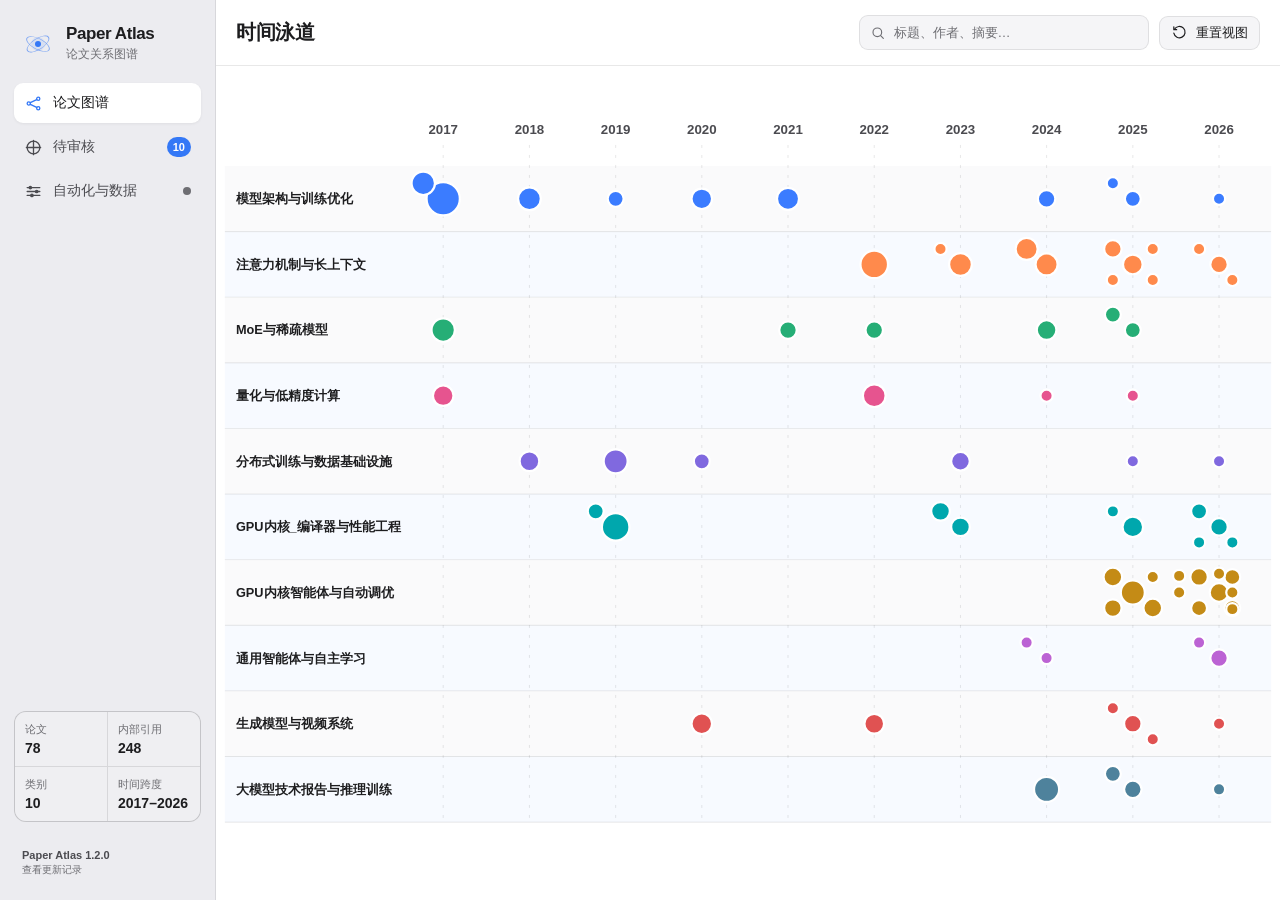
==== web/index.html @ 721827c5 "Improve discovery and review workflows" ====
<!doctype html>
<html lang="zh-CN">
<head>
  <meta charset="utf-8">
  <meta name="viewport" content="width=device-width, initial-scale=1">
  <meta name="description" content="Local interactive citation timeline for a categorized paper library">
  <meta name="theme-color" content="#edf1f8" media="(prefers-color-scheme: light)">
  <meta name="theme-color" content="#090c13" media="(prefers-color-scheme: dark)">
  <title>Paper Atlas · 论文关系图谱</title>
  <link rel="icon" href="data:,">
  <link rel="stylesheet" href="styles.css?v=203">
</head>
<body>
  <main class="app-shell">
    <header class="hero app-sidebar">
      <div class="brand-lockup">
        <div class="brand-mark" aria-hidden="true">
          <span class="brand-orbit orbit-one"></span>
          <span class="brand-orbit orbit-two"></span>
          <span class="brand-core"></span>
        </div>
        <div>
          <h1>Paper Atlas</h1>
          <strong class="brand-subtitle">论文关系图谱</strong>
        </div>
      </div>

      <nav class="sidebar-nav" aria-label="主导航">
        <button type="button" class="sidebar-nav-item active" data-view="graph" aria-pressed="true">
          <svg viewBox="0 0 24 24" aria-hidden="true"><circle cx="6" cy="12" r="2"></circle><circle cx="18" cy="6" r="2"></circle><circle cx="18" cy="18" r="2"></circle><path d="m8 11 8-4M8 13l8 4"></path></svg>
          <span>论文图谱</span>
        </button>
        <button type="button" class="sidebar-nav-item" data-view="discovery" aria-pressed="false">
          <svg viewBox="0 0 24 24" aria-hidden="true"><path d="M12 3v18M3 12h18"></path><circle cx="12" cy="12" r="8"></circle></svg>
          <span>待审核</span>
          <b id="nav-discovery-count" class="nav-count">0</b>
        </button>
        <button type="button" class="sidebar-nav-item" data-view="system" aria-pressed="false">
          <svg viewBox="0 0 24 24" aria-hidden="true"><path d="M4 7h16M4 12h16M4 17h16"></path><circle cx="8" cy="7" r="1.5"></circle><circle cx="16" cy="12" r="1.5"></circle><circle cx="10" cy="17" r="1.5"></circle></svg>
          <span>自动化与数据</span>
          <i id="nav-health-dot" class="nav-health-dot" aria-hidden="true"></i>
        </button>
      </nav>

      <dl class="metric-strip" aria-label="论文库统计">
        <div>
          <dt>论文</dt>
          <dd id="metric-papers">—</dd>
        </div>
        <div>
          <dt>内部引用</dt>
          <dd id="metric-citations">—</dd>
        </div>
        <div>
          <dt>类别</dt>
          <dd id="metric-categories">—</dd>
        </div>
        <div>
          <dt>时间跨度</dt>
          <dd id="metric-years">—</dd>
        </div>
      </dl>
      <footer class="app-footer">
        <button type="button" id="version-history" class="version-history-button" aria-haspopup="dialog">
          <strong>Paper Atlas 1.2.0</strong>
          <span>查看更新记录</span>
        </button>
      </footer>
    </header>

    <div class="workspace app-view active" data-view-panel="graph">
      <section class="graph-card" aria-labelledby="graph-heading">
        <header class="graph-card-header">
          <div class="graph-header-copy">
            <h2 id="graph-heading">时间泳道</h2>
          </div>
          <div class="graph-header-actions" aria-label="时间泳道控制">
            <label class="search-control graph-header-search" for="paper-search">
              <span class="search-shell">
                <svg viewBox="0 0 24 24" aria-hidden="true"><circle cx="11" cy="11" r="6.5"></circle><path d="m16 16 4 4"></path></svg>
                <input id="paper-search" type="search" aria-label="搜索论文" placeholder="标题、作者、摘要…" autocomplete="off">
                <button type="button" id="clear-search" aria-label="清除搜索" hidden>×</button>
              </span>
            </label>
            <button type="button" id="reset-view" class="reset-button">
              <svg viewBox="0 0 24 24" aria-hidden="true">
                <path d="M4.9 7.5A8 8 0 1 1 4 13"></path>
                <path d="M4 4v4h4"></path>
              </svg>
              重置视图
            </button>
          </div>
        </header>

        <div class="graph-stage">
          <div id="relation-legend" class="relation-legend" hidden>
            <strong id="relation-paper-title"></strong>
            <span class="legend-outgoing">本文引用 <b id="legend-outgoing-count">0</b></span>
            <span class="legend-incoming">引用本文 <b id="legend-incoming-count">0</b></span>
          </div>
          <svg id="graph-svg" viewBox="0 0 960 680" role="img" aria-labelledby="graph-title graph-description">
            <title id="graph-title">论文引用时间泳道图</title>
            <desc id="graph-description">每个节点代表一篇唯一论文，横向位置表示年份，纵向泳道表示论文类别。节点越大表示被库内论文引用越多。选择节点后，橙色表示本文引用，蓝色表示引用本文。单击节点聚焦引用关系，双击打开论文详情。</desc>
            <defs>
              <filter id="node-glow" x="-100%" y="-100%" width="300%" height="300%">
                <feGaussianBlur stdDeviation="5" result="blur"></feGaussianBlur>
                <feMerge><feMergeNode in="blur"></feMergeNode><feMergeNode in="SourceGraphic"></feMergeNode></feMerge>
              </filter>
            </defs>
            <g id="timeline-grid" class="timeline-grid" aria-hidden="true"></g>
            <g id="edge-layer"></g>
            <g id="node-layer"></g>
          </svg>
          <div id="tooltip" class="tooltip" role="status" aria-live="polite"></div>
        </div>

      </section>
    </div>

    <section class="system-card app-view" data-view-panel="system" aria-labelledby="system-heading" hidden>
      <header class="system-header">
        <div>
          <h2 id="system-heading">运行与数据</h2>
          <p id="health-summary">正在检查论文库</p>
        </div>
        <div class="system-actions">
          <button type="button" id="rebuild-graph" class="toolbar-action">重新检查并构建</button>
          <button type="button" id="export-backup" class="toolbar-action">导出备份</button>
          <button type="button" id="import-backup" class="toolbar-action">恢复备份</button>
          <input id="backup-file" type="file" accept="application/json,.json" hidden>
        </div>
      </header>
      <div id="health-panel" class="health-panel" data-status="checking">
        <span id="health-indicator" class="health-indicator" aria-hidden="true"></span>
        <div id="health-issues" class="health-issues"></div>
      </div>

      <section id="classification-review-panel" class="classification-review-panel" hidden>
        <header>
          <div>
            <h3>分类待审核</h3>
            <p id="classification-review-summary"></p>
          </div>
          <strong id="classification-review-count">0</strong>
        </header>
        <div id="classification-review-list" class="classification-review-list"></div>
      </section>

      <div class="task-center">
        <header class="task-center-header">
          <h3>App 本机每日任务</h3>
          <button type="button" id="save-tasks" class="toolbar-action primary-action">保存并启用</button>
        </header>
        <div id="task-list" class="task-list"></div>
      </div>

      <details class="discovery-debug-log">
        <summary>发现调试日志</summary>
        <pre id="discovery-debug-output">尚无日志</pre>
      </details>
    </section>

    <div id="detail-backdrop" class="detail-backdrop" hidden></div>
    <aside id="paper-detail" class="paper-detail" role="dialog" aria-modal="true" aria-labelledby="detail-title" aria-live="polite" hidden>
        <div id="detail-content">
          <div class="detail-heading">
            <span id="detail-main-badge" class="main-badge" hidden>类别主节点</span>
            <button type="button" id="detail-close" class="detail-close" aria-label="关闭论文详情">×</button>
          </div>
          <h2 id="detail-title"></h2>
          <p id="detail-meta" class="detail-meta"></p>
          <p id="detail-authors" class="detail-authors"></p>
          <a id="detail-pdf" class="pdf-button" target="_blank" rel="noopener">
            <svg viewBox="0 0 24 24" aria-hidden="true">
              <path d="M14 3h5v5"></path>
              <path d="m10 14 9-9"></path>
              <path d="M19 13v6a2 2 0 0 1-2 2H5a2 2 0 0 1-2-2V7a2 2 0 0 1 2-2h6"></path>
            </svg>
            打开本地 PDF
          </a>

          <section class="relation-overview" aria-label="论文引用关系">
            <article class="relation-panel relation-outgoing">
              <header id="outgoing-heading"><h3>本文引用</h3><strong id="outgoing-count">0</strong></header>
              <p>图谱中以橙色显示</p>
              <ul id="detail-outgoing" class="relation-list" aria-labelledby="outgoing-heading"></ul>
            </article>

            <article class="relation-panel relation-incoming">
              <header id="incoming-heading"><h3>引用本文</h3><strong id="incoming-count">0</strong></header>
              <p>图谱中以蓝色显示</p>
              <ul id="detail-incoming" class="relation-list" aria-labelledby="incoming-heading"></ul>
            </article>
          </section>

          <section class="detail-section abstract-section" aria-labelledby="abstract-heading">
            <h3 id="abstract-heading">摘要</h3>
            <p id="detail-abstract"></p>
          </section>
        </div>
    </aside>

    <div id="topics-backdrop" class="detail-backdrop" hidden></div>
    <section id="topics-dialog" class="topics-dialog" role="dialog" aria-modal="true" aria-labelledby="topics-title" hidden>
      <header class="topics-dialog-header">
        <div>
          <h2 id="topics-title">每日搜索主题</h2>
          <p>关键词用于描述研究方向：arXiv 匹配题目和摘要，高被引搜索按语义相近程度召回论文。</p>
        </div>
        <button type="button" id="topics-close" class="detail-close" aria-label="关闭搜索主题">×</button>
      </header>
      <section class="topic-templates" aria-labelledby="topic-templates-title">
        <h3 id="topic-templates-title">分类模板</h3>
        <div id="topic-templates-list" class="topic-templates-list"></div>
      </section>
      <div id="topics-list" class="topics-list"></div>
      <footer class="topics-actions">
        <button type="button" id="add-topic" class="topic-add-button">＋ 添加主题</button>
        <button type="button" id="save-topics" class="candidate-action secondary-action">保存主题</button>
        <button type="button" id="save-and-discover" class="candidate-action primary-action">保存并立即发现</button>
      </footer>
    </section>

    <div id="release-notes-backdrop" class="detail-backdrop" hidden></div>
    <section id="release-notes-dialog" class="topics-dialog release-notes-dialog" role="dialog" aria-modal="true" aria-labelledby="release-notes-title" hidden>
      <header class="topics-dialog-header">
        <div>
          <span class="release-current-badge">当前版本 · 1.2.0</span>
          <h2 id="release-notes-title">更新记录</h2>
        </div>
        <button type="button" id="release-notes-close" class="detail-close" aria-label="关闭更新记录">×</button>
      </header>
      <div id="release-notes-list" class="release-notes-list"></div>
    </section>

    <div id="app-toast" class="app-toast" role="status" aria-live="polite" hidden></div>

    <section class="discovery-card app-view" data-view-panel="discovery" aria-labelledby="discovery-heading" hidden>
      <header class="discovery-header">
        <div>
          <h2 id="discovery-heading">待审核论文</h2>
          <div class="discovery-summary" aria-label="候选统计">
            <span><strong id="discovery-count">0</strong> 篇待处理</span>
            <span id="discovery-updated" hidden>尚未运行发现任务</span>
          </div>
        </div>
        <div class="discovery-header-actions">
          <button type="button" id="manage-topics" class="toolbar-action">搜索主题</button>
          <details class="discovery-command-menu">
            <summary class="toolbar-action primary-action">发现论文⌄</summary>
            <div class="discovery-command-panel">
              <button type="button" id="run-discovery" class="command-row"><span>最新 arXiv</span><b>按主题</b></button>
              <div class="command-row command-row-with-input">
                <button type="button" id="run-highly-cited"><span>领域高被引</span></button>
                <label for="highly-cited-minimum">下限 <input id="highly-cited-minimum" type="number" min="1" max="1000000" step="1" value="50" aria-label="高被引次数下限"></label>
              </div>
              <div class="command-row command-row-with-input">
                <button type="button" id="run-shared-discovery"><span>共同引用</span></button>
                <label for="shared-reference-minimum">下限 <input id="shared-reference-minimum" type="number" min="2" max="20" step="1" value="2" aria-label="共同引用次数下限"></label>
              </div>
              <button type="button" id="clear-candidates" class="command-row command-danger"><span>清空待审核</span></button>
            </div>
          </details>
        </div>
      </header>

      <div id="discovery-progress" class="discovery-progress" role="status" aria-live="polite" hidden>
        <span class="discovery-spinner" aria-hidden="true"></span>
        <div>
          <strong id="discovery-progress-title">正在搜索 arXiv</strong>
          <span id="discovery-progress-meta">正在按搜索主题获取最新论文</span>
        </div>
      </div>

      <div id="discovery-result" class="discovery-result" role="status" aria-live="polite" hidden>
        <span class="discovery-result-icon" aria-hidden="true">✓</span>
        <div>
          <strong id="discovery-result-title">发现完成</strong>
          <span id="discovery-result-meta"></span>
        </div>
      </div>

      <div id="service-notice" class="service-notice" hidden>
        <strong>应用管理功能暂未连接</strong>
        <span>请退出并重新打开 Paper Atlas.app。</span>
      </div>

      <div class="review-workspace">
        <aside class="candidate-master" aria-label="候选论文列表">
          <div class="discovery-toolbar">
            <div class="filter-pills" role="group" aria-label="候选来源">
              <button type="button" class="filter-pill active" data-source="all">全部</button>
              <button type="button" class="filter-pill" data-source="shared_reference">共同引用</button>
              <button type="button" class="filter-pill" data-source="arxiv_topic">arXiv</button>
              <button type="button" class="filter-pill" data-source="highly_cited">高被引</button>
            </div>
            <p id="search-status" class="search-status" aria-live="polite" hidden></p>
          </div>
          <div id="discovery-list" class="discovery-list"></div>
          <div id="discovery-empty" class="discovery-empty" hidden>
            <h3>当前没有匹配的推荐</h3>
          </div>
        </aside>
        <section id="candidate-preview" class="candidate-preview" aria-live="polite">
          <div id="candidate-preview-empty" class="candidate-preview-empty">
            <span aria-hidden="true">◌</span>
            <h3>选择一篇论文</h3>
          </div>
        </section>
      </div>
    </section>
  </main>

  <script>
    document.write(`<script src="data/graph-data.js?v=${Date.now()}"><\/script>`);
  </script>
  <script src="data/discovery-data.js?v=202"></script>
  <script src="data/releases-data.js?v=120"></script>
  <script src="app.js?v=205"></script>
</body>
</html>
---- web/styles.css ----
:root {
  color-scheme: light dark;
  --background: #edf1f8;
  --foreground: #121a2a;
  --muted: #637089;
  --muted-strong: #46536b;
  --surface: rgba(250, 252, 255, 0.82);
  --surface-strong: rgba(255, 255, 255, 0.94);
  --surface-soft: rgba(229, 235, 246, 0.68);
  --border: rgba(35, 53, 86, 0.12);
  --border-strong: rgba(35, 53, 86, 0.20);
  --accent: #3267e3;
  --accent-bright: #6093ff;
  --accent-soft: rgba(50, 103, 227, 0.10);
  --accent-faint: rgba(50, 103, 227, 0.05);
  --citation: #3473f5;
  --shadow: 0 28px 72px rgba(36, 54, 88, 0.11), 0 2px 12px rgba(36, 54, 88, 0.04);
  --shadow-soft: 0 14px 34px rgba(36, 54, 88, 0.08);
  --cat-0: #3b7cff;
  --cat-1: #ff8a4c;
  --cat-2: #26ae76;
  --cat-3: #e6548f;
  --cat-4: #8069df;
  --cat-5: #00a7ad;
  --cat-6: #c48b16;
  --cat-7: #bc63d4;
  --cat-8: #e05252;
  --cat-9: #4e829c;
}

@media (prefers-color-scheme: dark) {
  :root {
    --background: #090c13;
    --foreground: #edf3ff;
    --muted: #99a8c1;
    --muted-strong: #bdc9dc;
    --surface: rgba(17, 22, 34, 0.82);
    --surface-strong: rgba(21, 27, 41, 0.94);
    --surface-soft: rgba(27, 35, 52, 0.72);
    --border: rgba(204, 220, 255, 0.11);
    --border-strong: rgba(204, 220, 255, 0.19);
    --accent: #78a7ff;
    --accent-bright: #a7c4ff;
    --accent-soft: rgba(120, 167, 255, 0.14);
    --accent-faint: rgba(120, 167, 255, 0.07);
    --citation: #76a8ff;
    --shadow: 0 30px 80px rgba(0, 0, 0, 0.34), 0 2px 14px rgba(0, 0, 0, 0.25);
    --shadow-soft: 0 14px 38px rgba(0, 0, 0, 0.25);
    --cat-0: #75a6ff;
    --cat-1: #ff9c66;
    --cat-2: #65d39b;
    --cat-3: #f17bac;
    --cat-4: #a493f2;
    --cat-5: #53cbd0;
    --cat-6: #e5ba5d;
    --cat-7: #db91ed;
    --cat-8: #f17c7c;
    --cat-9: #86b3c8;
  }
}

* { box-sizing: border-box; }
[hidden] { display: none !important; }

html { min-width: 320px; }

body {
  margin: 0;
  min-height: 100vh;
  background:
    radial-gradient(circle at 8% 0%, color-mix(in srgb, var(--accent) 10%, transparent), transparent 28rem),
    radial-gradient(circle at 92% 18%, color-mix(in srgb, var(--cat-7) 7%, transparent), transparent 25rem),
    var(--background);
  color: var(--foreground);
  font-family: Inter, ui-sans-serif, system-ui, -apple-system, BlinkMacSystemFont, "Segoe UI", sans-serif;
  -webkit-font-smoothing: antialiased;
}

button, input, select { font: inherit; }
button, select, a { -webkit-tap-highlight-color: transparent; }

button:focus-visible,
input:focus-visible,
select:focus-visible,
a:focus-visible,
.node:focus-visible .node-mark {
  outline: 3px solid color-mix(in srgb, var(--accent) 40%, transparent);
  outline-offset: 3px;
}

.app-shell {
  width: min(1440px, calc(100% - 48px));
  margin: 0 auto;
  padding: 36px 0 28px;
}

.hero {
  display: flex;
  align-items: flex-end;
  justify-content: space-between;
  gap: 40px;
  margin-bottom: 24px;
}

.brand-lockup { display: flex; align-items: center; gap: 18px; }

.brand-mark {
  position: relative;
  flex: 0 0 58px;
  width: 58px;
  height: 58px;
}

.brand-orbit {
  position: absolute;
  inset: 7px;
  border: 1px solid color-mix(in srgb, var(--accent) 62%, transparent);
  border-radius: 50%;
}

.orbit-one { transform: rotate(28deg) scaleY(0.43); }
.orbit-two { transform: rotate(-33deg) scaleY(0.43); }

.brand-core {
  position: absolute;
  top: 24px;
  left: 24px;
  width: 10px;
  height: 10px;
  border-radius: 50%;
  background: var(--accent);
  box-shadow: 0 0 0 7px var(--accent-soft), 0 0 24px var(--accent);
}

.eyebrow,
.section-label {
  margin: 0;
  color: var(--accent);
  font-size: 0.69rem;
  font-weight: 700;
  letter-spacing: 0.16em;
}

h1 {
  margin: 3px 0 0;
  font-size: clamp(2rem, 4vw, 3.35rem);
  line-height: 1.04;
  letter-spacing: -0.055em;
}

.hero-copy { margin: 8px 0 0; color: var(--muted); font-size: 0.93rem; }

.metric-strip {
  display: flex;
  margin: 0;
  padding: 0;
  color: var(--muted);
}

.metric-strip > div {
  min-width: 92px;
  padding: 0 22px;
  border-left: 1px solid var(--border);
}

.metric-strip > div:last-child { padding-right: 0; }
.metric-strip dt { margin-bottom: 5px; font-size: 0.9rem; font-weight: 600; }
.metric-strip dd { margin: 0; color: var(--foreground); font-size: 1.35rem; font-weight: 700; font-variant-numeric: tabular-nums; }

.control-dock {
  display: flex;
  align-items: center;
  justify-content: space-between;
  gap: 16px;
  margin-bottom: 16px;
  padding: 11px 12px 11px 16px;
  border: 1px solid var(--border);
  border-radius: 18px;
  background: var(--surface);
  box-shadow: var(--shadow-soft);
  backdrop-filter: blur(20px);
}

.control-group { display: flex; align-items: center; gap: 28px; min-width: 0; }

.switch-control { display: flex; align-items: center; gap: 10px; cursor: pointer; }
.switch-control input { position: absolute; opacity: 0; pointer-events: none; }

.switch-track {
  position: relative;
  flex: 0 0 36px;
  width: 36px;
  height: 22px;
  border: 1px solid var(--border-strong);
  border-radius: 999px;
  background: var(--surface-soft);
  transition: 160ms ease;
}

.switch-track span {
  position: absolute;
  top: 3px;
  left: 3px;
  width: 14px;
  height: 14px;
  border-radius: 50%;
  background: var(--muted);
  transition: 160ms ease;
}

.switch-control input:checked + .switch-track { border-color: var(--accent); background: var(--accent-soft); }
.switch-control input:checked + .switch-track span { left: 17px; background: var(--accent); box-shadow: 0 0 12px color-mix(in srgb, var(--accent) 50%, transparent); }
.switch-control input:focus-visible + .switch-track { outline: 3px solid color-mix(in srgb, var(--accent) 30%, transparent); outline-offset: 2px; }

.control-copy { display: grid; gap: 1px; }
.control-copy strong { font-size: 0.96rem; font-weight: 650; }
.control-copy small { color: var(--muted); font-size: 0.7rem; }

.search-control { display: flex; align-items: center; gap: 10px; min-width: 0; }
.search-shell { position: relative; display: block; min-width: 230px; }
.search-shell > svg {
  position: absolute;
  left: 11px;
  top: 50%;
  width: 16px;
  height: 16px;
  transform: translateY(-50%);
  fill: none;
  stroke: var(--muted);
  stroke-width: 1.7;
  stroke-linecap: round;
  pointer-events: none;
}
.search-shell input {
  width: 100%;
  border: 1px solid var(--border);
  border-radius: 10px;
  background: var(--surface-soft);
  color: var(--foreground);
  padding: 0.54rem 2.1rem 0.54rem 2.1rem;
  font-size: 0.96rem;
}
.search-shell input::placeholder { color: var(--muted); }
.search-shell input:focus { border-color: var(--accent); outline: 3px solid color-mix(in srgb, var(--accent) 18%, transparent); }
.search-shell input::-webkit-search-cancel-button { display: none; }
.search-shell button {
  position: absolute;
  right: 7px;
  top: 50%;
  width: 24px;
  height: 24px;
  padding: 0;
  transform: translateY(-50%);
  border: 0;
  border-radius: 50%;
  background: transparent;
  color: var(--muted);
  cursor: pointer;
}
.search-shell button:hover { background: var(--accent-soft); color: var(--accent); }

.reset-button,
.pdf-button {
  display: inline-flex;
  align-items: center;
  justify-content: center;
  gap: 8px;
  border: 1px solid var(--border);
  border-radius: 10px;
  color: var(--foreground);
  text-decoration: none;
  cursor: pointer;
  transition: 160ms ease;
}

.reset-button {
  flex: 0 0 auto;
  background: transparent;
  padding: 0.58rem 0.78rem;
  font-size: 0.94rem;
}

.reset-button svg,
.pdf-button svg { width: 17px; height: 17px; fill: none; stroke: currentColor; stroke-width: 1.7; stroke-linecap: round; stroke-linejoin: round; }
.reset-button:hover { border-color: var(--accent); background: var(--accent-soft); color: var(--accent); }

.workspace {
  display: block;
}

.graph-card,
.paper-detail {
  border: 1px solid var(--border);
  background: var(--surface);
  box-shadow: var(--shadow);
  backdrop-filter: blur(22px);
}

.graph-card { overflow: hidden; border-radius: 24px; }

.graph-card-header {
  display: flex;
  align-items: center;
  justify-content: space-between;
  gap: 24px;
  padding: 20px 22px 15px;
  border-bottom: 1px solid var(--border);
}

.graph-header-copy { display: grid; min-width: 0; gap: 5px; }
.graph-header-actions { display: flex; align-items: center; justify-content: flex-end; flex: 1 1 auto; gap: 14px; }
.graph-header-search { width: min(420px, 45vw); }
.graph-header-search .search-shell { width: 100%; }
.graph-card-header h2 { margin: 0; font-size: 1.4rem; letter-spacing: -0.03em; }

.graph-stage {
  position: relative;
  overflow: hidden;
  background:
    linear-gradient(var(--accent-faint) 1px, transparent 1px),
    linear-gradient(90deg, var(--accent-faint) 1px, transparent 1px);
  background-size: 42px 42px;
  touch-action: none;
}

.graph-stage::before {
  content: "";
  position: absolute;
  inset: 0;
  pointer-events: none;
  background: radial-gradient(circle at 50% 50%, transparent 35%, color-mix(in srgb, var(--surface-strong) 68%, transparent) 100%);
}

.relation-legend {
  position: absolute;
  z-index: 5;
  top: 14px;
  left: 50%;
  display: flex;
  max-width: calc(100% - 32px);
  align-items: center;
  gap: 12px;
  transform: translateX(-50%);
  border: 1px solid var(--border-strong);
  border-radius: 999px;
  background: var(--surface-strong);
  box-shadow: var(--shadow-soft);
  padding: 8px 13px;
  white-space: nowrap;
}
.relation-legend strong { max-width: 360px; overflow: hidden; text-overflow: ellipsis; }
.relation-legend span { border-radius: 999px; padding: 4px 8px; font-weight: 650; }
.relation-legend span::before { content: ""; display: inline-block; width: 7px; height: 7px; margin-right: 6px; border-radius: 50%; background: currentColor; }
.legend-outgoing { background: color-mix(in srgb, #f08a3e 14%, transparent); color: #d86f26; }
.legend-incoming { background: var(--accent-soft); color: var(--citation); }

#graph-svg {
  position: relative;
  display: block;
  width: 100%;
  height: min(72vh, 760px);
  min-height: 560px;
  cursor: default;
}

.timeline-grid .lane-fill { fill: color-mix(in srgb, var(--surface-soft) 48%, transparent); }
.timeline-grid .lane-fill.alternate { fill: color-mix(in srgb, var(--accent-faint) 72%, transparent); }
.timeline-grid .lane-rule,
.timeline-grid .year-rule {
  stroke: var(--border);
  stroke-width: 1;
  vector-effect: non-scaling-stroke;
}
.timeline-grid .year-rule { stroke-dasharray: 3 7; }
.timeline-grid text {
  fill: var(--muted-strong);
  font-size: 12px;
  font-weight: 620;
  font-variant-numeric: tabular-nums;
}
.timeline-grid .lane-label { fill: var(--foreground); font-size: 11.5px; }
.timeline-grid .year-label { text-anchor: middle; }

.edge {
  fill: none;
  vector-effect: non-scaling-stroke;
  transition: opacity 180ms ease, stroke-width 180ms ease;
}

.edge.citation { stroke: var(--muted); stroke-width: 1; stroke-opacity: 0.14; }
.edge.focused { stroke-width: 2.4; stroke-opacity: 0.94; }
.edge.focused.outgoing { stroke: #f08a3e; }
.edge.focused.incoming { stroke: var(--citation); }

.node { cursor: pointer; transition: opacity 180ms ease; }
.node-hit { fill: transparent; stroke: none; pointer-events: all; transition: fill 160ms ease; }
.node .node-mark { stroke: var(--surface-strong); stroke-width: 2.2; vector-effect: non-scaling-stroke; transition: stroke-width 160ms ease, filter 160ms ease; }
.node:hover .node-hit { fill: var(--accent-soft); }
.node:hover .node-mark { stroke-width: 3.1; filter: drop-shadow(0 0 5px color-mix(in srgb, var(--accent) 55%, transparent)); }
.node.referenced-by-selected .node-hit { fill: color-mix(in srgb, #f08a3e 13%, transparent); }
.node.referenced-by-selected .node-mark { stroke: #f08a3e; stroke-width: 3; }
.node.cites-selected .node-hit { fill: color-mix(in srgb, var(--citation) 13%, transparent); }
.node.cites-selected .node-mark { stroke: var(--citation); stroke-width: 3; }
.node.selected .node-mark { stroke: var(--foreground); stroke-width: 3.4; filter: url(#node-glow); }
.node.search-match .node-mark { stroke: var(--foreground); stroke-width: 3; filter: drop-shadow(0 0 7px color-mix(in srgb, var(--accent) 55%, transparent)); }
.node.dimmed { opacity: 0.075; }

.node text {
  fill: var(--foreground);
  font-size: 14px;
  font-weight: 650;
  paint-order: stroke;
  stroke: var(--surface-strong);
  stroke-width: 5px;
  stroke-linejoin: round;
  pointer-events: none;
}

.tooltip {
  position: absolute;
  z-index: 4;
  display: none;
  max-width: 340px;
  padding: 9px 11px;
  border: 1px solid var(--border-strong);
  border-radius: 10px;
  background: var(--surface-strong);
  color: var(--foreground);
  box-shadow: var(--shadow-soft);
  font-size: 0.96rem;
  line-height: 1.4;
  pointer-events: none;
}

.system-card {
  margin-top: 16px;
  overflow: hidden;
  border: 1px solid var(--border);
  border-radius: 24px;
  background: var(--surface);
  box-shadow: var(--shadow);
  backdrop-filter: blur(22px);
}
.system-header,
.task-center-header {
  display: flex;
  align-items: center;
  justify-content: space-between;
  gap: 18px;
}
.system-header { padding: 22px 26px; border-bottom: 1px solid var(--border); }
.system-header h2 { margin: 0; font-size: 1.5rem; }
.system-header p { margin: 7px 0 0; color: var(--muted-strong); font-size: 1rem; }
.system-actions { display: flex; flex-wrap: wrap; justify-content: flex-end; gap: 8px; }
.health-panel {
  display: flex;
  align-items: flex-start;
  gap: 14px;
  padding: 16px 26px;
  border-bottom: 1px solid var(--border);
  background: var(--accent-faint);
}
.health-indicator { flex: 0 0 12px; width: 12px; height: 12px; margin-top: 5px; border-radius: 50%; background: var(--muted); box-shadow: 0 0 0 5px color-mix(in srgb, var(--muted) 12%, transparent); }
.health-panel[data-status="healthy"] .health-indicator { background: var(--cat-2); box-shadow: 0 0 0 5px color-mix(in srgb, var(--cat-2) 14%, transparent); }
.health-panel[data-status="warning"] .health-indicator { background: var(--cat-6); box-shadow: 0 0 0 5px color-mix(in srgb, var(--cat-6) 14%, transparent); }
.health-panel[data-status="error"] .health-indicator { background: var(--cat-8); box-shadow: 0 0 0 5px color-mix(in srgb, var(--cat-8) 14%, transparent); }
.health-issues { display: grid; flex: 1; gap: 8px; }
.health-issue { display: grid; gap: 2px; }
.health-issue span { color: var(--muted-strong); font-size: 0.94rem; line-height: 1.45; }
.health-error strong { color: var(--cat-8); }
.health-warning strong { color: var(--cat-6); }
.task-center { padding: 20px 26px 24px; }
.task-center-header h3 { margin: 0; font-size: 1.15rem; }
.task-list { display: grid; grid-template-columns: repeat(2, minmax(0, 1fr)); gap: 12px; margin-top: 14px; }
.task-item { padding: 16px; border: 1px solid var(--border); border-radius: 16px; background: var(--surface-strong); }
.task-heading { display: flex; align-items: center; justify-content: space-between; gap: 12px; }
.task-toggle { display: flex; align-items: center; gap: 9px; cursor: pointer; }
.task-toggle input { width: 18px; height: 18px; accent-color: var(--accent); }
.task-heading input[type="time"] { border: 1px solid var(--border); border-radius: 9px; background: var(--surface-soft); color: var(--foreground); padding: 0.5rem 0.6rem; }
.task-status { min-height: 2.7em; margin: 12px 0; color: var(--muted-strong); font-size: 0.94rem; line-height: 1.45; }
.task-failed { color: var(--cat-8); }
.task-running { color: var(--accent); }
.task-actions { display: flex; align-items: center; gap: 12px; }
.task-actions details { min-width: 0; }
.task-actions summary { color: var(--accent); cursor: pointer; font-weight: 650; }
.task-actions pre { max-height: 180px; max-width: 580px; overflow: auto; padding: 10px; border-radius: 8px; background: var(--surface-soft); color: var(--muted-strong); white-space: pre-wrap; }

.graph-legend {
  display: flex;
  align-items: center;
  flex-wrap: wrap;
  gap: 17px;
  min-height: 44px;
  padding: 9px 20px;
  border-top: 1px solid var(--border);
  color: var(--muted);
  font-size: 0.72rem;
}

.graph-legend span { display: inline-flex; align-items: center; gap: 7px; }
.legend-line { position: relative; width: 26px; height: 1px; background: var(--citation); }
.legend-line::after { content: ""; position: absolute; right: -1px; top: -3px; border: 3.5px solid transparent; border-left-color: var(--citation); }
.legend-orbit { width: 14px; height: 8px; border: 1px solid var(--muted); border-radius: 50%; transform: rotate(-16deg); }
.legend-node { width: 10px; height: 10px; border-radius: 50%; background: var(--accent); box-shadow: -10px 3px 0 -3px var(--accent); }

.paper-detail {
  position: fixed;
  z-index: 21;
  top: 50%;
  left: 50%;
  width: min(860px, calc(100vw - 40px));
  max-height: min(84vh, 820px);
  min-width: 0;
  overflow: auto;
  transform: translate(-50%, -50%);
  border-radius: 24px;
  padding: 26px 28px 30px;
  overflow-wrap: anywhere;
}

.detail-backdrop {
  position: fixed;
  z-index: 20;
  inset: 0;
  background: color-mix(in srgb, var(--background) 45%, transparent);
  backdrop-filter: blur(8px);
}

#detail-backdrop {
  background: color-mix(in srgb, var(--background) 10%, transparent);
  backdrop-filter: none;
}

body.detail-open,
body.topics-open { overflow: hidden; }

.detail-empty { min-height: 500px; display: flex; flex-direction: column; justify-content: center; }
.detail-empty h2 { margin: 9px 0 8px; font-size: 1.55rem; letter-spacing: -0.035em; }
.detail-empty > p:not(.section-label) { margin: 0; color: var(--muted-strong); font-size: 1rem; line-height: 1.65; }

.detail-constellation {
  position: relative;
  width: 128px;
  height: 128px;
  margin: 0 auto 38px;
  border: 1px solid color-mix(in srgb, var(--accent) 22%, transparent);
  border-radius: 50%;
  box-shadow: inset 0 0 40px var(--accent-faint), 0 0 55px var(--accent-faint);
}

.detail-constellation::before,
.detail-constellation::after {
  content: "";
  position: absolute;
  inset: 23px -10px;
  border: 1px dashed color-mix(in srgb, var(--accent) 30%, transparent);
  border-radius: 50%;
  transform: rotate(32deg);
}

.detail-constellation::after { transform: rotate(-32deg); }
.detail-constellation span { position: absolute; width: 8px; height: 8px; border-radius: 50%; background: var(--accent); box-shadow: 0 0 14px var(--accent); }
.detail-constellation span:nth-child(1) { top: 27px; left: 24px; }
.detail-constellation span:nth-child(2) { top: 42px; right: 15px; width: 5px; height: 5px; }
.detail-constellation span:nth-child(3) { bottom: 18px; left: 50px; width: 6px; height: 6px; }
.detail-constellation span:nth-child(4) { top: 58px; left: 58px; width: 12px; height: 12px; }

.detail-guide { display: grid; gap: 10px; margin: 28px 0 0; padding: 18px 0 0; border-top: 1px solid var(--border); list-style: none; }
.detail-guide li { display: flex; align-items: center; gap: 10px; color: var(--muted-strong); font-size: 0.78rem; }
.detail-guide span { color: var(--accent); font-size: 0.68rem; font-variant-numeric: tabular-nums; }

.detail-heading { display: flex; min-height: 38px; align-items: center; justify-content: space-between; gap: 10px; }
.detail-close {
  margin-left: auto;
  width: 38px;
  height: 38px;
  border: 1px solid var(--border);
  border-radius: 50%;
  background: var(--surface-soft);
  color: var(--foreground);
  font-size: 1.55rem;
  line-height: 1;
  cursor: pointer;
}
.detail-close:hover { border-color: var(--accent); background: var(--accent-soft); color: var(--accent); }
.main-badge { border: 1px solid color-mix(in srgb, var(--accent) 28%, transparent); border-radius: 999px; background: var(--accent-soft); color: var(--accent); padding: 0.36rem 0.66rem; font-size: 0.9rem; white-space: nowrap; }
.paper-detail h2 { margin: 12px 0 12px; font-size: 1.5rem; line-height: 1.35; letter-spacing: -0.03em; }
.detail-meta { margin: 0 0 10px; color: var(--accent); font-size: 0.96rem; }
.detail-authors { margin: 0 0 18px; color: var(--muted-strong); font-size: 0.96rem; line-height: 1.55; }

.pdf-button {
  width: 100%;
  border-color: var(--accent);
  background: var(--accent);
  color: light-dark(#ffffff, #09101d);
  padding: 0.66rem 0.85rem;
  font-size: 0.98rem;
  font-weight: 650;
}

.pdf-button:hover { background: var(--accent-bright); border-color: var(--accent-bright); transform: translateY(-1px); box-shadow: 0 8px 20px color-mix(in srgb, var(--accent) 22%, transparent); }

.detail-section { margin-top: 22px; padding-top: 17px; border-top: 1px solid var(--border); }
.detail-section h3 { margin: 0 0 12px; font-size: 1.05rem; }
.abstract-section p { margin: 0; color: var(--muted-strong); font-size: 0.96rem; line-height: 1.7; }

.relation-overview {
  display: grid;
  grid-template-columns: 1fr 1fr;
  gap: 12px;
  margin-top: 22px;
}

.relation-panel {
  min-width: 0;
  border: 1px solid var(--border);
  border-radius: 14px;
  background: var(--surface-soft);
  padding: 14px;
}

.relation-panel header {
  display: flex;
  align-items: center;
  justify-content: space-between;
  gap: 10px;
}

.relation-panel h3 { margin: 0; font-size: 1rem; }
.relation-panel header strong {
  min-width: 29px;
  border-radius: 999px;
  background: var(--surface-strong);
  padding: 0.25rem 0.5rem;
  text-align: center;
  font-size: 0.9rem;
}
.relation-panel > p { margin: 5px 0 9px; color: var(--muted); font-size: 0.82rem; }
.relation-outgoing header strong { color: #d96f24; }
.relation-incoming header strong { color: var(--citation); }
.relation-list {
  display: grid;
  gap: 4px;
  max-height: 190px;
  margin: 0;
  padding: 0;
  overflow: auto;
  list-style: none;
}

.relation-button {
  position: relative;
  width: 100%;
  border: 0;
  border-radius: 9px;
  background: transparent;
  color: var(--muted-strong);
  padding: 0.5rem 0.55rem 0.5rem 1.25rem;
  text-align: left;
  font-size: 0.92rem;
  line-height: 1.42;
  cursor: pointer;
  transition: 140ms ease;
}
.relation-list li { display: flex; align-items: center; gap: 6px; }
.relation-confidence { flex: 0 0 auto; border-radius: 999px; padding: 0.24rem 0.45rem; font-size: 0.78rem; font-weight: 700; }
.relation-confidence.confidence-high { background: color-mix(in srgb, var(--cat-2) 15%, transparent); color: var(--cat-2); }
.relation-confidence.confidence-medium { background: color-mix(in srgb, var(--cat-6) 16%, transparent); color: var(--cat-6); }

.relation-button::before { content: ""; position: absolute; left: 0.48rem; top: 0.88rem; width: 4px; height: 4px; border-radius: 50%; background: var(--accent); }
.relation-outgoing .relation-button::before { background: #f08a3e; }
.relation-incoming .relation-button::before { background: var(--citation); }
.relation-button:hover { background: var(--accent-soft); color: var(--foreground); transform: translateX(2px); }
.empty-relation { color: var(--muted); font-size: 0.92rem; }

.discovery-card {
  margin-top: 16px;
  overflow: hidden;
  border: 1px solid var(--border);
  border-radius: 24px;
  background: var(--surface);
  box-shadow: var(--shadow);
  backdrop-filter: blur(22px);
}

.discovery-header {
  display: flex;
  align-items: flex-end;
  justify-content: space-between;
  gap: 28px;
  padding: 24px 26px 20px;
  border-bottom: 1px solid var(--border);
}
.discovery-header h2 { margin: 0; font-size: 1.5rem; letter-spacing: -0.035em; }
.discovery-copy { max-width: 720px; margin: 0; color: var(--muted); font-size: 0.82rem; line-height: 1.55; }
.discovery-summary { display: flex; align-items: center; gap: 16px; color: var(--muted-strong); font-size: 1rem; white-space: nowrap; }
.discovery-summary span:first-child { padding-right: 16px; border-right: 1px solid var(--border); }
.discovery-summary strong { color: var(--accent); font-size: 1.5rem; font-variant-numeric: tabular-nums; }
.discovery-header-actions { display: flex; align-items: center; justify-content: flex-end; flex-wrap: wrap; gap: 10px; }
.threshold-discovery-action {
  display: flex;
  align-items: center;
  gap: 7px;
  border: 1px solid var(--border);
  border-radius: 12px;
  background: var(--surface-soft);
  padding: 4px;
}
.threshold-discovery-action label { padding-left: 7px; color: var(--muted-strong); font-size: 0.86rem; font-weight: 650; white-space: nowrap; }
.threshold-discovery-action input {
  width: 48px;
  border: 1px solid var(--border-strong);
  border-radius: 8px;
  background: var(--surface-strong);
  color: var(--foreground);
  padding: 0.48rem 0.35rem;
  text-align: center;
  font-size: 0.94rem;
  font-weight: 700;
}
.threshold-discovery-action .toolbar-action { border-color: transparent; background: var(--accent-soft); color: var(--accent); }
.clear-action { color: var(--muted-strong); }
.clear-action:hover { border-color: var(--cat-8); color: var(--cat-8); }
.toolbar-action,
.candidate-action,
.topic-add-button {
  border: 1px solid var(--border-strong);
  border-radius: 10px;
  background: var(--surface-soft);
  color: var(--foreground);
  padding: 0.62rem 0.85rem;
  font-size: 0.94rem;
  font-weight: 650;
  cursor: pointer;
}
.toolbar-action:hover,
.candidate-action:hover,
.topic-add-button:hover { border-color: var(--accent); color: var(--accent); }
.primary-action { border-color: var(--accent); background: var(--accent); color: light-dark(#fff, #09101d); }
.primary-action:hover { background: var(--accent-bright); color: light-dark(#fff, #09101d); }
button:disabled,
select:disabled { opacity: 0.55; cursor: wait; }

.discovery-progress {
  display: flex;
  align-items: center;
  gap: 13px;
  border-bottom: 1px solid color-mix(in srgb, var(--accent) 30%, var(--border));
  background: color-mix(in srgb, var(--accent) 9%, var(--surface));
  padding: 14px 26px;
}
.discovery-progress[hidden] { display: none; }
.discovery-progress > div { display: grid; gap: 3px; }
.discovery-progress strong { color: var(--foreground); font-size: 0.98rem; }
.discovery-progress span:not(.discovery-spinner) { color: var(--muted-strong); font-size: 0.88rem; }
.discovery-spinner {
  width: 18px;
  height: 18px;
  flex: 0 0 18px;
  border: 2px solid color-mix(in srgb, var(--accent) 25%, transparent);
  border-top-color: var(--accent);
  border-radius: 50%;
  animation: discovery-spin 0.8s linear infinite;
}
@keyframes discovery-spin { to { transform: rotate(360deg); } }

.discovery-result {
  display: flex;
  align-items: center;
  gap: 13px;
  border-bottom: 1px solid color-mix(in srgb, var(--accent) 35%, var(--border));
  background: linear-gradient(90deg, color-mix(in srgb, var(--accent) 13%, var(--surface)), var(--surface));
  padding: 14px 26px;
}
.discovery-result[hidden] { display: none; }
.discovery-result > div { display: grid; gap: 3px; }
.discovery-result strong { color: var(--foreground); font-size: 1rem; }
.discovery-result span:not(.discovery-result-icon) { color: var(--muted-strong); font-size: 0.9rem; }
.discovery-result-icon {
  display: grid;
  width: 24px;
  height: 24px;
  flex: 0 0 24px;
  place-items: center;
  border-radius: 50%;
  background: var(--accent);
  color: light-dark(#fff, #09101d);
  font-size: 0.84rem;
  font-weight: 800;
}
.discovery-result[data-tone="empty"] { background: var(--surface-soft); }
.discovery-result[data-tone="empty"] .discovery-result-icon { background: var(--muted); }

.discovery-toolbar {
  display: flex;
  align-items: center;
  justify-content: space-between;
  gap: 18px;
  padding: 13px 26px;
  border-bottom: 1px solid var(--border);
  background: var(--accent-faint);
}
.filter-pills { display: flex; gap: 7px; }
.filter-pill {
  border: 1px solid var(--border);
  border-radius: 999px;
  background: transparent;
  color: var(--muted-strong);
  padding: 0.4rem 0.72rem;
  font-size: 0.9rem;
  cursor: pointer;
  transition: 150ms ease;
}
.filter-pill:hover { border-color: var(--accent); color: var(--accent); }
.filter-pill.active { border-color: var(--accent); background: var(--accent); color: light-dark(#fff, #09101d); }
.search-status { margin: 0; color: var(--muted); font-size: 0.72rem; }
.service-notice {
  display: flex;
  align-items: center;
  gap: 12px;
  border-bottom: 1px solid color-mix(in srgb, var(--cat-6) 35%, var(--border));
  background: color-mix(in srgb, var(--cat-6) 10%, var(--surface));
  padding: 14px 26px;
  color: var(--muted-strong);
  font-size: 0.96rem;
  line-height: 1.5;
}
.service-notice strong { color: var(--cat-6); white-space: nowrap; }

.discovery-list {
  display: grid;
  grid-template-columns: repeat(2, minmax(0, 1fr));
  gap: 16px;
  padding: 20px;
}
.candidate-card {
  position: relative;
  display: flex;
  min-width: 0;
  min-height: 430px;
  flex-direction: column;
  padding: 19px;
  border: 1px solid var(--border);
  border-radius: 19px;
  background:
    linear-gradient(150deg, color-mix(in srgb, var(--surface-strong) 96%, var(--accent) 4%), var(--surface-strong));
  box-shadow: 0 8px 24px color-mix(in srgb, var(--foreground) 4%, transparent);
  transition: 160ms ease;
}
.candidate-card:hover { border-color: color-mix(in srgb, var(--accent) 42%, var(--border)); transform: translateY(-2px); box-shadow: var(--shadow-soft); }
.candidate-card:has(.candidate-inspector[open]) { z-index: 6; border-color: color-mix(in srgb, var(--accent) 52%, var(--border)); }
.candidate-card.is-discovery-result {
  position: relative;
  border-color: color-mix(in srgb, var(--accent) 78%, var(--border));
  box-shadow: 0 0 0 3px color-mix(in srgb, var(--accent) 14%, transparent), var(--shadow-soft);
  animation: discovery-result-pulse 1.8s ease-in-out 3;
}
.candidate-card.is-discovery-result::after {
  content: "本次发现";
  position: absolute;
  top: -10px;
  right: 12px;
  border-radius: 999px;
  background: var(--accent);
  color: light-dark(#fff, #09101d);
  padding: 0.28rem 0.52rem;
  font-size: 0.78rem;
  font-weight: 750;
  box-shadow: 0 5px 14px color-mix(in srgb, var(--accent) 22%, transparent);
}
@keyframes discovery-result-pulse {
  0%, 100% { box-shadow: 0 0 0 3px color-mix(in srgb, var(--accent) 12%, transparent), var(--shadow-soft); }
  50% { box-shadow: 0 0 0 7px color-mix(in srgb, var(--accent) 22%, transparent), var(--shadow); }
}
.candidate-top { position: relative; display: flex; min-height: 34px; align-items: flex-start; justify-content: space-between; gap: 12px; }
.candidate-badges { display: flex; min-width: 0; flex-wrap: wrap; gap: 5px; }
.candidate-inspectors { display: flex; flex: 0 0 auto; gap: 6px; }
.candidate-inspector { position: static; margin: 0; padding: 0; border: 0; }
.candidate-inspector > summary {
  display: inline-flex;
  min-height: 30px;
  align-items: center;
  border: 1px solid var(--border);
  border-radius: 999px;
  background: var(--surface-soft);
  color: var(--muted-strong);
  padding: 0.32rem 0.62rem;
  font-size: 0.86rem;
  font-weight: 680;
  line-height: 1;
  list-style: none;
  cursor: pointer;
  transition: 150ms ease;
}
.candidate-inspector > summary::-webkit-details-marker { display: none; }
.candidate-inspector > summary:hover,
.candidate-inspector[open] > summary { border-color: var(--accent); background: var(--accent-soft); color: var(--accent); }
.candidate-validation:has(.validation-warning) > summary { color: var(--cat-8); }
.candidate-inspector-panel {
  position: absolute;
  z-index: 8;
  top: 40px;
  right: 0;
  width: min(390px, calc(100vw - 72px));
  max-height: 320px;
  overflow: auto;
  border: 1px solid color-mix(in srgb, var(--accent) 28%, var(--border));
  border-radius: 14px;
  background: color-mix(in srgb, var(--surface-strong) 97%, transparent);
  box-shadow: 0 18px 48px color-mix(in srgb, var(--foreground) 16%, transparent);
  padding: 15px;
  backdrop-filter: blur(22px);
}
.candidate-abstract .candidate-inspector-panel p { margin: 0; color: var(--muted-strong); font-size: 0.94rem; line-height: 1.7; }
.candidate-validation .candidate-inspector-panel ul { display: grid; gap: 7px; margin: 12px 0 0; padding-left: 1.15rem; color: var(--muted); font-size: 0.9rem; line-height: 1.45; }
.candidate-validation .validation-warning { color: var(--cat-8); }
.candidate-quality { display: flex; flex-wrap: wrap; gap: 6px; }
.source-badge { border-radius: 999px; padding: 0.32rem 0.58rem; font-size: 0.9rem; font-weight: 650; }
.source-shared_reference { background: color-mix(in srgb, var(--cat-2) 15%, transparent); color: var(--cat-2); }
.source-arxiv_topic { background: color-mix(in srgb, var(--cat-4) 15%, transparent); color: var(--cat-4); }
.source-highly_cited { background: color-mix(in srgb, var(--cat-6) 16%, transparent); color: var(--cat-6); }
.confidence-badge { border-radius: 999px; padding: 0.32rem 0.58rem; font-size: 0.9rem; font-weight: 650; }
.confidence-high { background: color-mix(in srgb, var(--cat-2) 15%, transparent); color: var(--cat-2); }
.confidence-medium { background: color-mix(in srgb, var(--cat-6) 16%, transparent); color: var(--cat-6); }
.confidence-review { background: color-mix(in srgb, var(--cat-8) 14%, transparent); color: var(--cat-8); }
.relevance-badge { border-radius: 999px; padding: 0.32rem 0.58rem; font-size: 0.9rem; font-weight: 650; }
.relevance-high { background: var(--accent-soft); color: var(--accent); }
.relevance-medium { background: color-mix(in srgb, var(--cat-6) 16%, transparent); color: var(--cat-6); }
.relevance-review { background: color-mix(in srgb, var(--cat-8) 14%, transparent); color: var(--cat-8); }
.category-badge { border-radius: 999px; padding: 0.32rem 0.58rem; font-size: 0.9rem; font-weight: 650; }
.category-high { background: var(--accent-soft); color: var(--accent); }
.category-medium { background: color-mix(in srgb, var(--cat-6) 14%, transparent); color: var(--cat-6); }
.category-review { background: var(--surface-soft); color: var(--muted-strong); }
.candidate-score { color: var(--muted); font-size: 0.64rem; white-space: nowrap; }
.candidate-heading { display: grid; min-height: 8.6rem; align-content: start; margin-top: 15px; }
.candidate-card h3 {
  display: -webkit-box;
  min-height: 4.95rem;
  overflow: hidden;
  margin: 0 0 9px;
  font-size: 1.2rem;
  line-height: 1.38;
  letter-spacing: -0.025em;
  -webkit-box-orient: vertical;
  -webkit-line-clamp: 3;
}
.candidate-meta {
  display: -webkit-box;
  min-height: 2.85rem;
  overflow: hidden;
  margin: 0;
  color: var(--muted);
  font-size: 0.92rem;
  line-height: 1.5;
  -webkit-box-orient: vertical;
  -webkit-line-clamp: 2;
}
.candidate-classification { display: flex; min-height: 32px; align-items: flex-start; margin-top: 8px; }
.candidate-classification .category-badge { max-width: 100%; overflow: hidden; text-overflow: ellipsis; white-space: nowrap; }
.candidate-reason {
  display: -webkit-box;
  min-height: 3.1rem;
  overflow: hidden;
  margin: 12px 0 0;
  color: var(--muted-strong);
  font-size: 0.94rem;
  line-height: 1.6;
  -webkit-box-orient: vertical;
  -webkit-line-clamp: 2;
}
.candidate-reason::before { content: "✦"; margin-right: 7px; color: var(--accent); }
.candidate-relevance { margin: 7px 0 0; color: var(--accent); font-size: 0.88rem; line-height: 1.5; }
.candidate-support { margin-top: 13px; border-top: 1px solid var(--border); padding-top: 11px; }
.candidate-support summary { color: var(--accent); font-size: 0.9rem; cursor: pointer; }
.candidate-support ul { display: grid; gap: 3px; margin: 8px 0 0; padding: 0; list-style: none; }
.candidate-support button { width: 100%; border: 0; border-radius: 7px; background: transparent; color: var(--muted); padding: 0.48rem; text-align: left; font-size: 0.9rem; line-height: 1.45; cursor: pointer; }
.candidate-support button:hover { background: var(--accent-soft); color: var(--foreground); }
.candidate-footer { display: flex; align-items: stretch; flex-direction: column; gap: 12px; margin-top: auto; padding-top: 16px; }
.candidate-links { display: flex; min-height: 1.35rem; align-items: center; gap: 11px; }
.candidate-links a { color: var(--accent); font-size: 0.92rem; font-weight: 650; text-decoration: none; }
.candidate-links a:hover { text-decoration: underline; }
.candidate-footer code { max-width: 48%; overflow: hidden; color: var(--muted); font-size: 0.58rem; text-overflow: ellipsis; white-space: nowrap; }
.candidate-review { display: grid; grid-template-columns: minmax(0, 1fr) auto; align-items: center; gap: 9px; padding-top: 13px; border-top: 1px solid var(--border); }
.candidate-review select {
  width: 100%;
  min-width: 0;
  border: 1px solid var(--border);
  border-radius: 10px;
  background: var(--surface-soft);
  color: var(--foreground);
  padding: 0.64rem 0.72rem;
  font-size: 0.94rem;
}
.candidate-review-actions { display: grid; grid-template-columns: auto auto; gap: 8px; }
.candidate-card.is-busy { opacity: 0.68; }
.candidate-action-status {
  position: relative;
  margin: 12px 0 0;
  padding: 10px 12px 10px 34px;
  border-radius: 10px;
  background: color-mix(in srgb, var(--accent) 10%, var(--surface-soft));
  color: var(--muted-strong);
  font-size: 0.9rem;
  font-weight: 650;
  line-height: 1.4;
}

.app-footer { padding: 22px 4px 0; color: var(--muted); text-align: center; font-size: 0.92rem; }
.candidate-action-status::before {
  content: "";
  position: absolute;
  top: 12px;
  left: 12px;
  width: 12px;
  height: 12px;
  border: 2px solid color-mix(in srgb, var(--accent) 24%, transparent);
  border-top-color: var(--accent);
  border-radius: 50%;
  animation: discovery-spin 0.8s linear infinite;
}

.topics-dialog {
  position: fixed;
  z-index: 21;
  top: 50%;
  left: 50%;
  width: min(820px, calc(100vw - 40px));
  max-height: min(88vh, 900px);
  overflow: auto;
  transform: translate(-50%, -50%);
  border: 1px solid var(--border);
  border-radius: 24px;
  background: var(--surface-strong);
  box-shadow: var(--shadow);
  padding: 26px;
}
.topics-dialog-header { display: flex; align-items: flex-start; justify-content: space-between; gap: 24px; }
.topics-dialog-header h2 { margin: 0; font-size: 1.55rem; }
.topics-dialog-header p { margin: 8px 0 0; color: var(--muted-strong); font-size: 1rem; line-height: 1.5; }
.topic-templates { margin-top: 22px; padding-top: 18px; border-top: 1px solid var(--border); }
.topic-templates h3 { margin: 0 0 12px; font-size: 1.05rem; }
.topic-templates-list { display: grid; grid-template-columns: repeat(2, minmax(0, 1fr)); gap: 8px; }
.topic-template-button {
  display: flex;
  align-items: center;
  justify-content: space-between;
  gap: 12px;
  min-width: 0;
  border: 1px solid var(--border);
  border-radius: 11px;
  background: var(--surface-soft);
  color: var(--foreground);
  padding: 0.68rem 0.75rem;
  text-align: left;
  cursor: pointer;
}
.topic-template-button strong { overflow: hidden; font-size: 0.9rem; font-weight: 650; text-overflow: ellipsis; white-space: nowrap; }
.topic-template-button span { flex: 0 0 auto; color: var(--accent); font-size: 0.84rem; font-weight: 650; }
.topic-template-button:hover { border-color: var(--accent); background: var(--accent-soft); }
.topic-template-button.added { border-color: color-mix(in srgb, var(--accent) 32%, var(--border)); background: var(--accent-soft); }
.topics-list { display: grid; gap: 14px; margin-top: 22px; }
.topic-row { display: grid; grid-template-columns: 1fr 1fr; gap: 13px; border: 1px solid var(--border); border-radius: 16px; background: var(--surface-soft); padding: 16px; }
.topic-row-heading { grid-column: 1 / -1; display: flex; align-items: center; justify-content: space-between; }
.topic-row label { display: grid; gap: 7px; color: var(--muted-strong); font-size: 0.94rem; font-weight: 650; }
.topic-row label:nth-of-type(2),
.topic-row label:nth-of-type(3) { grid-column: 1 / -1; }
.topic-row input[type="text"],
.topic-row input[type="number"],
.topic-row textarea {
  width: 100%;
  border: 1px solid var(--border);
  border-radius: 10px;
  background: var(--surface-strong);
  color: var(--foreground);
  padding: 0.68rem 0.75rem;
  font-size: 0.96rem;
  resize: vertical;
}
.topic-enabled { display: flex !important; grid-auto-flow: column; align-items: center; gap: 8px !important; }
.topic-enabled input { width: 18px; height: 18px; accent-color: var(--accent); }
.topic-remove { border: 0; background: transparent; color: var(--cat-8); font-size: 0.94rem; cursor: pointer; }
.topic-add-button { margin-right: auto; border-style: dashed; }
.topics-actions { position: sticky; bottom: -26px; display: flex; justify-content: flex-end; gap: 10px; margin: 22px -26px -26px; padding: 18px 26px 26px; border-top: 1px solid var(--border); background: color-mix(in srgb, var(--surface-strong) 94%, transparent); backdrop-filter: blur(18px); }
.app-toast { position: fixed; z-index: 40; right: 24px; bottom: 24px; max-width: min(460px, calc(100vw - 48px)); border: 1px solid color-mix(in srgb, var(--cat-2) 45%, var(--border)); border-radius: 14px; background: var(--surface-strong); color: var(--foreground); box-shadow: var(--shadow); padding: 0.9rem 1rem; font-size: 1rem; font-weight: 650; }
.app-toast[data-tone="error"] { border-color: color-mix(in srgb, var(--cat-8) 55%, var(--border)); color: var(--cat-8); }
.app-toast[data-tone="warning"] { border-color: color-mix(in srgb, var(--cat-6) 55%, var(--border)); color: var(--cat-6); }

.discovery-empty { padding: 64px 24px; text-align: center; }
.discovery-empty > span { color: var(--accent); font-size: 2rem; }
.discovery-empty h3 { margin: 10px 0 7px; font-size: 1rem; }
.discovery-empty p { margin: 0; color: var(--muted); font-size: 0.78rem; }
.discovery-empty code, .discovery-note code { border-radius: 5px; background: var(--surface-soft); padding: 0.16rem 0.3rem; color: var(--muted-strong); }
.discovery-note { display: flex; justify-content: space-between; gap: 20px; padding: 12px 26px; border-top: 1px solid var(--border); color: var(--muted); font-size: 0.67rem; }

.page-footer {
  display: flex;
  align-items: center;
  justify-content: space-between;
  gap: 20px;
  padding: 16px 4px 0;
  color: var(--muted);
  font-size: 0.67rem;
  letter-spacing: 0.04em;
}

@media (max-width: 1100px) {
  .hero { align-items: flex-start; flex-direction: column; gap: 22px; }
  .metric-strip > div:first-child { padding-left: 0; border-left: 0; }
  .control-group { gap: 16px; }
  .search-shell { min-width: 190px; }
  .discovery-list { grid-template-columns: repeat(2, minmax(0, 1fr)); }
  .task-list { grid-template-columns: 1fr; }
}

@media (max-width: 900px) {
  .paper-detail { padding: 24px; }
}

@media (max-width: 720px) {
  .app-shell { width: min(100% - 20px, 1440px); padding-top: 20px; }
  .brand-lockup { align-items: flex-start; gap: 12px; }
  .brand-mark { flex-basis: 46px; width: 46px; height: 46px; }
  .brand-orbit { inset: 4px; }
  .brand-core { top: 18px; left: 18px; }
  h1 { font-size: 2rem; }
  .hero-copy { font-size: 0.82rem; }
  .metric-strip { width: 100%; display: grid; grid-template-columns: repeat(2, 1fr); gap: 0; }
  .metric-strip > div { min-width: 0; padding: 9px 13px; border-top: 1px solid var(--border); }
  .metric-strip > div:nth-child(odd) { padding-left: 0; border-left: 0; }
  .metric-strip > div:nth-child(even) { padding-right: 0; }
  .control-dock { align-items: stretch; flex-direction: column; }
  .control-group { align-items: stretch; flex-direction: column; gap: 13px; }
  .switch-control { min-height: 42px; }
  .search-control { align-items: stretch; flex-direction: column; gap: 6px; }
  .search-shell { width: 100%; min-width: 0; }
  .reset-button { width: 100%; }
  .graph-card-header { align-items: flex-start; flex-direction: column; gap: 9px; padding: 16px; }
  .graph-header-copy,
  .graph-header-actions { width: 100%; }
  .graph-header-actions { display: grid; grid-template-columns: 1fr auto; justify-content: stretch; }
  .graph-header-search { grid-column: 1 / -1; width: 100%; max-width: none; }
  .graph-header-actions .reset-button { width: auto; }
  .relation-legend { left: 12px; right: 12px; max-width: none; transform: none; border-radius: 14px; }
  .relation-legend strong { display: none; }
  #graph-svg { height: 500px; min-height: 500px; }
  .node text { display: none; }
  .graph-legend { gap: 11px 15px; padding: 11px 14px; }
  .paper-detail { width: calc(100vw - 20px); max-height: 88vh; border-radius: 20px; padding: 18px; }
  .relation-overview { grid-template-columns: 1fr; }
  .discovery-header { align-items: flex-start; flex-direction: column; gap: 15px; padding: 20px 18px; }
  .system-header { align-items: flex-start; flex-direction: column; padding: 20px 18px; }
  .system-actions { width: 100%; justify-content: flex-start; }
  .health-panel { padding: 16px 18px; }
  .task-center { padding: 18px; }
  .task-center-header { align-items: flex-start; }
  .task-heading { align-items: flex-start; flex-direction: column; }
  .discovery-header-actions { width: 100%; flex-wrap: wrap; }
  .threshold-discovery-action { order: 2; width: 100%; justify-content: space-between; }
  .discovery-summary { width: 100%; justify-content: space-between; }
  .discovery-toolbar { align-items: flex-start; flex-direction: column; padding: 12px 18px; }
  .discovery-progress { align-items: flex-start; padding: 14px 18px; }
  .discovery-result { align-items: flex-start; padding: 14px 18px; }
  .service-notice { align-items: flex-start; flex-direction: column; gap: 5px; padding: 14px 18px; }
  .filter-pills { width: 100%; overflow-x: auto; }
  .filter-pill { flex: 0 0 auto; }
  .discovery-list { grid-template-columns: 1fr; padding: 12px; }
  .candidate-card { min-height: 0; }
  .candidate-heading { min-height: 0; }
  .candidate-review { grid-template-columns: 1fr; }
  .candidate-review-actions { grid-template-columns: 0.7fr 1.3fr; }
  .topics-dialog { width: calc(100vw - 20px); padding: 18px; }
  .topic-templates-list { grid-template-columns: 1fr; }
  .topic-row { grid-template-columns: 1fr; }
  .topic-row label { grid-column: 1 !important; }
  .topics-actions { bottom: -18px; flex-direction: column; margin: 22px -18px -18px; padding: 18px; }
  .topic-add-button { width: 100%; margin-right: 0; }
  .discovery-note { align-items: flex-start; flex-direction: column; gap: 5px; padding: 12px 18px; }
  .page-footer { align-items: flex-start; flex-direction: column; gap: 5px; }
}

@media (prefers-reduced-motion: reduce) {
  *, *::before, *::after { scroll-behavior: auto !important; transition-duration: 0.01ms !important; animation-duration: 0.01ms !important; }
}

/* Paper Atlas workbench — compact, native and task-focused. */
:root {
  --background: #f5f5f7;
  --foreground: #1d1d1f;
  --muted: #6e6e73;
  --muted-strong: #4b4b50;
  --surface: #ffffff;
  --surface-strong: #ffffff;
  --surface-soft: #f5f5f7;
  --sidebar: #ececf0;
  --border: rgba(29, 29, 31, 0.10);
  --border-strong: rgba(29, 29, 31, 0.18);
  --accent: #3478f6;
  --accent-bright: #3478f6;
  --accent-soft: rgba(52, 120, 246, 0.11);
  --accent-faint: rgba(52, 120, 246, 0.055);
  --citation: #3478f6;
  --shadow: 0 18px 48px rgba(0, 0, 0, 0.12), 0 2px 8px rgba(0, 0, 0, 0.06);
  --shadow-soft: 0 8px 24px rgba(0, 0, 0, 0.08);
}

@media (prefers-color-scheme: dark) {
  :root {
    --background: #171719;
    --foreground: #f5f5f7;
    --muted: #a1a1a6;
    --muted-strong: #d0d0d4;
    --surface: #242426;
    --surface-strong: #2b2b2e;
    --surface-soft: #323235;
    --sidebar: #1f1f21;
    --border: rgba(255, 255, 255, 0.10);
    --border-strong: rgba(255, 255, 255, 0.18);
    --accent: #6a9cff;
    --accent-bright: #83adff;
    --accent-soft: rgba(106, 156, 255, 0.16);
    --accent-faint: rgba(106, 156, 255, 0.08);
    --citation: #6a9cff;
    --shadow: 0 18px 48px rgba(0, 0, 0, 0.38), 0 2px 8px rgba(0, 0, 0, 0.22);
    --shadow-soft: 0 8px 24px rgba(0, 0, 0, 0.24);
  }
}

html,
body { width: 100%; height: 100%; overflow: hidden; }

body {
  min-height: 0;
  background: var(--background);
  font-family: -apple-system, BlinkMacSystemFont, "SF Pro Text", "PingFang SC", "Helvetica Neue", sans-serif;
  font-size: 14px;
}

button,
input,
select,
textarea { font-family: inherit; }

.app-shell {
  display: grid;
  grid-template: 100vh / 216px minmax(0, 1fr);
  width: 100%;
  max-width: none;
  height: 100vh;
  margin: 0;
  padding: 0;
}

.app-sidebar {
  z-index: 5;
  grid-area: 1 / 1;
  display: flex;
  align-items: stretch;
  flex-direction: column;
  justify-content: flex-start;
  gap: 20px;
  height: 100vh;
  margin: 0;
  padding: 24px 14px 16px;
  border-right: 1px solid var(--border);
  background: var(--sidebar);
}

.brand-lockup { gap: 11px; padding: 0 7px; }
.brand-mark { flex-basis: 34px; width: 34px; height: 34px; }
.brand-orbit { inset: 4px; }
.brand-core {
  top: 14px;
  left: 14px;
  width: 6px;
  height: 6px;
  box-shadow: 0 0 0 4px var(--accent-soft);
}
.brand-lockup h1 { margin: 0; font-size: 17px; line-height: 1.2; letter-spacing: -0.025em; }
.brand-subtitle { display: block; margin-top: 2px; color: var(--muted); font-size: 12px; font-weight: 500; }

.sidebar-nav { display: grid; gap: 4px; }
.sidebar-nav-item {
  position: relative;
  display: grid;
  grid-template-columns: 20px minmax(0, 1fr) auto;
  align-items: center;
  gap: 9px;
  width: 100%;
  min-height: 40px;
  border: 0;
  border-radius: 9px;
  background: transparent;
  color: var(--muted-strong);
  padding: 8px 10px;
  text-align: left;
  font-size: 14px;
  font-weight: 590;
  cursor: pointer;
}
.sidebar-nav-item:hover { background: color-mix(in srgb, var(--foreground) 5%, transparent); color: var(--foreground); }
.sidebar-nav-item.active { background: var(--surface); color: var(--foreground); box-shadow: 0 1px 3px rgba(0, 0, 0, 0.06); }
.sidebar-nav-item svg { width: 19px; height: 19px; fill: none; stroke: currentColor; stroke-width: 1.65; stroke-linecap: round; stroke-linejoin: round; }
.sidebar-nav-item.active svg { color: var(--accent); }
.nav-count {
  min-width: 20px;
  border-radius: 999px;
  background: var(--accent);
  color: white;
  padding: 2px 6px;
  text-align: center;
  font-size: 11px;
  line-height: 16px;
}
.nav-health-dot { width: 8px; height: 8px; border-radius: 50%; background: var(--muted); }
.nav-health-dot[data-status="healthy"] { background: #2fa563; }
.nav-health-dot[data-status="warning"] { background: #d99a19; }
.nav-health-dot[data-status="error"] { background: #df4949; }

.metric-strip {
  display: grid;
  grid-template-columns: repeat(2, minmax(0, 1fr));
  gap: 1px;
  margin-top: auto;
  border: 1px solid var(--border);
  border-radius: 12px;
  background: var(--border);
  overflow: hidden;
}
.metric-strip > div,
.metric-strip > div:first-child,
.metric-strip > div:last-child {
  min-width: 0;
  border: 0;
  background: color-mix(in srgb, var(--sidebar) 86%, var(--surface));
  padding: 10px;
}
.metric-strip dt { margin: 0 0 3px; color: var(--muted); font-size: 11px; font-weight: 550; }
.metric-strip dd { overflow: hidden; font-size: 14px; font-weight: 650; text-overflow: ellipsis; white-space: nowrap; }
.app-footer { padding: 0; }
.version-history-button {
  display: grid;
  width: 100%;
  gap: 2px;
  border: 0;
  border-radius: 9px;
  background: transparent;
  color: var(--muted);
  padding: 7px 8px;
  text-align: left;
  cursor: pointer;
  transition: background 150ms ease, color 150ms ease;
}
.version-history-button strong { color: var(--muted-strong); font-size: 11px; font-weight: 650; }
.version-history-button span { font-size: 10px; }
.version-history-button:hover,
.version-history-button:focus-visible { background: var(--accent-soft); color: var(--accent); outline: none; }
.version-history-button:hover strong,
.version-history-button:focus-visible strong { color: var(--accent); }

.app-view {
  grid-area: 1 / 2;
  min-width: 0;
  min-height: 0;
  height: 100vh;
  margin: 0;
  border: 0;
  border-radius: 0;
  background: var(--surface);
  box-shadow: none;
}
.app-view.active { display: flex; }

.graph-card { width: 100%; height: 100%; border: 0; border-radius: 0; background: var(--surface); box-shadow: none; }
.graph-card-header {
  min-height: 66px;
  padding: 12px 20px;
  border-bottom: 1px solid var(--border);
  background: var(--surface);
}
.graph-card-header h2 { font-size: 20px; letter-spacing: -0.025em; }
.graph-header-actions { gap: 10px; }
.graph-header-search { width: min(290px, 30vw); max-width: none; }
.search-shell { min-width: 0; }
.search-shell input,
.candidate-detail-footer select,
.task-heading input[type="time"] {
  border-radius: 9px;
  background: var(--surface-soft);
  font-size: 13px;
}
.switch-control { gap: 8px; }
.switch-track { width: 34px; flex-basis: 34px; height: 20px; }
.switch-track span { top: 3px; width: 12px; height: 12px; }
.switch-control input:checked + .switch-track span { left: 17px; }
.control-copy strong { font-size: 13px; font-weight: 550; }
.reset-button,
.toolbar-action,
.candidate-action {
  min-height: 34px;
  border: 1px solid var(--border);
  border-radius: 9px;
  background: var(--surface-soft);
  color: var(--foreground);
  padding: 7px 11px;
  font-size: 13px;
  font-weight: 570;
  box-shadow: none;
}
.reset-button:hover,
.toolbar-action:hover,
.candidate-action:hover { border-color: var(--border-strong); background: color-mix(in srgb, var(--surface-soft) 82%, var(--foreground)); }
.primary-action { border-color: var(--accent); background: var(--accent); color: #fff; }
.primary-action:hover { border-color: var(--accent-bright); background: var(--accent-bright); }
.graph-stage { height: calc(100vh - 66px); min-height: 0; background: var(--surface); }
.graph-stage::before { display: none; }
#graph-svg { width: 100%; height: 100%; min-height: 0; background: var(--surface); touch-action: none; }
.lane-fill { fill: color-mix(in srgb, var(--foreground) 1.8%, transparent); }
.lane-fill.alternate { fill: color-mix(in srgb, var(--foreground) 3.5%, transparent); }
.lane-rule,
.year-rule { stroke: var(--border); }
.lane-label,
.year-label { fill: var(--muted); }
.relation-legend {
  top: auto;
  right: auto;
  bottom: 18px;
  left: 50%;
  border-radius: 11px;
  background: var(--surface-strong);
  box-shadow: var(--shadow-soft);
  padding: 10px 14px;
}

.discovery-card { flex-direction: column; overflow: hidden; background: var(--surface); }
.discovery-header {
  z-index: 6;
  display: flex;
  align-items: center;
  justify-content: space-between;
  flex: 0 0 auto;
  gap: 20px;
  min-height: 74px;
  border-bottom: 1px solid var(--border);
  background: var(--surface);
  padding: 14px 24px;
}
.discovery-header h2 { margin: 0; font-size: 20px; letter-spacing: -0.025em; }
.discovery-summary { margin-top: 3px; color: var(--muted); font-size: 12px; }
.discovery-summary strong { color: var(--accent); font-size: inherit; font-weight: 650; }
.discovery-header-actions { display: flex; flex-wrap: nowrap; gap: 8px; }
.discovery-command-menu { position: relative; }
.discovery-command-menu > summary { display: flex; align-items: center; list-style: none; cursor: pointer; }
.discovery-command-menu > summary::-webkit-details-marker { display: none; }
.discovery-command-panel {
  position: absolute;
  z-index: 20;
  top: calc(100% + 8px);
  right: 0;
  display: grid;
  width: 310px;
  overflow: hidden;
  border: 1px solid var(--border);
  border-radius: 12px;
  background: var(--surface-strong);
  box-shadow: var(--shadow);
  padding: 6px;
}
.command-row,
.command-row-with-input {
  display: flex;
  align-items: center;
  justify-content: space-between;
  min-height: 40px;
  border: 0;
  border-radius: 8px;
  background: transparent;
  color: var(--foreground);
  padding: 8px 10px;
  text-align: left;
  font-size: 13px;
}
button.command-row,
.command-row-with-input > button { cursor: pointer; }
button.command-row:hover,
.command-row-with-input:hover { background: var(--surface-soft); }
.command-row b { color: var(--muted); font-size: 11px; font-weight: 500; }
.command-row-with-input > button { flex: 1; border: 0; background: transparent; color: inherit; padding: 0; text-align: left; }
.command-row-with-input label { display: flex; align-items: center; gap: 6px; color: var(--muted); font-size: 11px; }
.command-row-with-input input { width: 66px; border: 1px solid var(--border); border-radius: 7px; background: var(--surface-soft); color: var(--foreground); padding: 5px 6px; font-size: 12px; }
.command-danger { color: #d33b3b; }

.discovery-progress,
.discovery-result,
.service-notice { z-index: 4; flex: 0 0 auto; border-radius: 0; padding: 10px 24px; font-size: 13px; }
.discovery-progress { border-bottom: 1px solid var(--border); }
.discovery-result { border-bottom: 1px solid color-mix(in srgb, #2fa563 24%, var(--border)); }
.review-workspace {
  display: grid;
  grid-template-columns: 360px minmax(0, 1fr);
  flex: 1 1 auto;
  min-width: 0;
  min-height: 0;
  overflow: hidden;
}
.candidate-master {
  display: flex;
  min-width: 0;
  min-height: 0;
  flex-direction: column;
  border-right: 1px solid var(--border);
  background: color-mix(in srgb, var(--surface) 94%, var(--background));
}
.discovery-toolbar { flex: 0 0 auto; padding: 12px; border-bottom: 1px solid var(--border); }
.filter-pills {
  display: grid;
  grid-template-columns: repeat(4, minmax(0, 1fr));
  width: 100%;
  gap: 2px;
  border-radius: 9px;
  background: var(--surface-soft);
  padding: 2px;
}
.filter-pill {
  min-width: 0;
  border: 0;
  border-radius: 7px;
  background: transparent;
  color: var(--muted);
  padding: 6px 4px;
  font-size: 12px;
  font-weight: 550;
  white-space: nowrap;
}
.filter-pill.active { background: var(--surface); color: var(--foreground); box-shadow: 0 1px 3px rgba(0, 0, 0, 0.08); }
.search-status { margin: 8px 2px 0; font-size: 12px; }
.discovery-list { display: flex; flex: 1 1 auto; min-height: 0; flex-direction: column; gap: 3px; overflow-y: auto; padding: 7px; }
.candidate-row {
  position: relative;
  display: grid;
  grid-template-columns: minmax(0, 1fr) auto;
  gap: 5px 10px;
  flex: 0 0 auto;
  width: 100%;
  min-height: 96px;
  border: 0;
  border-radius: 10px;
  background: transparent;
  color: var(--foreground);
  padding: 11px 12px;
  text-align: left;
  cursor: pointer;
}
.candidate-row:hover { background: var(--surface-soft); }
.candidate-row.active { background: var(--accent-soft); }
.candidate-row.is-discovery-result::before { content: ""; position: absolute; top: 10px; bottom: 10px; left: 3px; width: 3px; border-radius: 2px; background: var(--accent); }
.candidate-row-source {
  align-self: center;
  justify-self: start;
  width: max-content;
  border-radius: 999px;
  padding: 2px 6px;
  color: var(--accent);
  font-size: 11px;
  font-weight: 650;
}
.candidate-row > strong {
  grid-column: 1 / -1;
  display: -webkit-box;
  overflow: hidden;
  font-size: 13px;
  font-weight: 620;
  line-height: 1.4;
  -webkit-box-orient: vertical;
  -webkit-line-clamp: 2;
}
.candidate-row-category { overflow: hidden; color: var(--muted-strong); font-size: 11px; text-overflow: ellipsis; white-space: nowrap; }
.candidate-row-meta { color: var(--muted); font-size: 11px; text-align: right; white-space: nowrap; }
.discovery-empty { margin: auto; padding: 24px; color: var(--muted); }
.discovery-empty h3 { font-size: 13px; font-weight: 550; }

.candidate-preview { min-width: 0; min-height: 0; overflow: hidden; background: var(--surface); }
.candidate-preview-empty { display: grid; height: 100%; place-content: center; color: var(--muted); text-align: center; }
.candidate-preview-empty > span { color: color-mix(in srgb, var(--muted) 40%, transparent); font-size: 42px; }
.candidate-preview-empty h3 { margin: 8px 0; font-size: 14px; font-weight: 550; }
.candidate-detail-card {
  display: grid;
  grid-template-rows: auto auto auto auto auto minmax(0, 1fr) auto;
  width: min(900px, 100%);
  height: 100%;
  margin: 0 auto;
  overflow: hidden;
  background: var(--surface);
  padding: 26px 32px 0;
}
.candidate-detail-header { display: flex; align-items: center; justify-content: space-between; gap: 16px; min-height: 24px; }
.candidate-badges { display: flex; flex-wrap: wrap; gap: 6px; }
.source-badge,
.confidence-badge,
.relevance-badge,
.category-badge { border-radius: 999px; padding: 4px 8px; font-size: 11px; font-weight: 620; }
.candidate-links { min-height: 0; gap: 12px; }
.candidate-links a { font-size: 12px; font-weight: 550; }
.candidate-detail-card > h3 {
  margin: 20px 0 8px;
  font-size: clamp(22px, 2.3vw, 32px);
  line-height: 1.18;
  letter-spacing: -0.035em;
}
.candidate-detail-card > .candidate-meta { display: block; min-height: 0; margin: 0; font-size: 13px; line-height: 1.55; }
.candidate-classification-summary { display: flex; align-items: center; gap: 10px; min-width: 0; margin: 16px 0 18px; color: var(--muted); font-size: 12px; }
.candidate-classification-summary > span:last-child { overflow: hidden; text-overflow: ellipsis; white-space: nowrap; }
.candidate-detail-tabs {
  display: grid;
  grid-template-columns: repeat(3, 1fr);
  width: min(390px, 100%);
  border-radius: 9px;
  background: var(--surface-soft);
  padding: 2px;
}
.candidate-detail-tab { border: 0; border-radius: 7px; background: transparent; color: var(--muted); padding: 6px 10px; font-size: 12px; font-weight: 570; cursor: pointer; }
.candidate-detail-tab[aria-selected="true"] { background: var(--surface); color: var(--foreground); box-shadow: 0 1px 3px rgba(0, 0, 0, 0.08); }
.candidate-detail-panels { min-height: 0; overflow: hidden; padding: 18px 2px; }
.candidate-detail-panel { height: 100%; overflow-y: auto; color: var(--muted-strong); font-size: 14px; line-height: 1.75; }
.candidate-detail-panel > p { max-width: 76ch; margin: 0; }
.candidate-quality { display: flex; flex-wrap: wrap; gap: 8px; margin-bottom: 16px; }
.candidate-validation-list { display: grid; gap: 8px; margin: 0; padding: 0; list-style: none; }
.candidate-validation-list li { border-bottom: 1px solid var(--border); padding: 8px 0; }
.candidate-validation-list li::before { content: "✓"; margin-right: 8px; color: #2fa563; }
.candidate-validation-list li.validation-warning::before { content: "!"; color: #d99a19; font-weight: 700; }
.candidate-support-list { display: grid; gap: 4px; margin-top: 16px; }
.candidate-support-list button { border: 0; border-radius: 8px; background: var(--surface-soft); color: var(--foreground); padding: 9px 11px; text-align: left; font-size: 13px; cursor: pointer; }
.candidate-support-list button:hover { background: var(--accent-soft); color: var(--accent); }
.candidate-detail-footer {
  display: grid;
  grid-template-columns: minmax(220px, 1fr) auto auto;
  gap: 8px;
  align-items: center;
  margin: 0 -32px;
  border-top: 1px solid var(--border);
  background: var(--surface);
  padding: 14px 32px 18px;
}
.candidate-detail-footer select { width: 100%; min-width: 0; border: 1px solid var(--border); color: var(--foreground); padding: 8px 10px; }
.candidate-detail-card.is-busy { opacity: 0.72; }
.candidate-action-status { grid-column: 1 / -1; margin: 0 0 8px; }

.system-card { flex-direction: column; overflow-y: auto; background: var(--background); }
.system-header {
  display: flex;
  align-items: center;
  justify-content: space-between;
  flex: 0 0 auto;
  gap: 20px;
  min-height: 76px;
  border-bottom: 1px solid var(--border);
  background: var(--surface);
  padding: 14px 24px;
}
.system-header h2 { margin: 0; font-size: 20px; letter-spacing: -0.025em; }
.system-header p { margin: 3px 0 0; color: var(--muted); font-size: 12px; }
.system-actions { gap: 8px; }
.health-panel {
  display: flex;
  align-items: flex-start;
  gap: 12px;
  width: min(900px, calc(100% - 48px));
  margin: 24px auto 0;
  border: 1px solid var(--border);
  border-radius: 14px;
  background: var(--surface);
  padding: 16px;
}
.health-indicator { width: 9px; height: 9px; flex-basis: 9px; margin-top: 5px; box-shadow: none; }
.health-panel[data-status="healthy"] .health-indicator,
.health-panel[data-status="warning"] .health-indicator,
.health-panel[data-status="error"] .health-indicator { box-shadow: none; }
.health-issues { font-size: 13px; }
.task-center {
  width: min(900px, calc(100% - 48px));
  margin: 16px auto 24px;
  border: 1px solid var(--border);
  border-radius: 14px;
  background: var(--surface);
  padding: 0;
  overflow: hidden;
}
.task-center-header { min-height: 58px; padding: 11px 16px; border-bottom: 1px solid var(--border); }
.task-center-header h3 { font-size: 15px; }
.task-list { display: block; margin: 0; }
.task-item { position: relative; display: grid; grid-template-columns: minmax(260px, 1fr) minmax(240px, 1fr) auto; align-items: center; gap: 16px; border: 0; border-bottom: 1px solid var(--border); border-radius: 0; background: var(--surface); padding: 14px 16px; }
.task-item:last-child { border-bottom: 0; }
.task-heading { justify-content: flex-start; }
.task-heading input[type="time"] { margin-left: auto; border: 1px solid var(--border); padding: 6px 8px; }
.task-toggle strong { font-size: 13px; }
.task-status { min-height: 0; margin: 0; font-size: 12px; }
.task-actions { justify-content: flex-end; overflow: visible; font-size: 12px; }
.task-center { overflow: visible; }
.classification-review-panel,
.discovery-debug-log {
  width: min(900px, calc(100% - 48px));
  margin: 16px auto 0;
  border: 1px solid color-mix(in srgb, var(--cat-6) 35%, var(--border));
  border-radius: 14px;
  background: var(--surface);
  overflow: hidden;
}
.classification-review-panel > header {
  display: flex;
  align-items: center;
  justify-content: space-between;
  gap: 16px;
  min-height: 58px;
  border-bottom: 1px solid var(--border);
  padding: 11px 16px;
}
.classification-review-panel h3 { margin: 0; font-size: 15px; }
.classification-review-panel header p { margin: 3px 0 0; color: var(--muted); font-size: 12px; }
.classification-review-panel header > strong {
  min-width: 28px;
  border-radius: 999px;
  background: color-mix(in srgb, var(--cat-6) 14%, transparent);
  color: var(--cat-6);
  padding: 5px 9px;
  text-align: center;
}
.classification-review-item {
  display: grid;
  grid-template-columns: minmax(0, 1fr) minmax(220px, 0.7fr) auto;
  align-items: center;
  gap: 12px;
  border-bottom: 1px solid var(--border);
  padding: 13px 16px;
}
.classification-review-item:last-child { border-bottom: 0; }
.classification-review-item strong { display: block; overflow: hidden; text-overflow: ellipsis; white-space: nowrap; font-size: 13px; }
.classification-review-item p { margin: 4px 0 0; color: var(--muted); font-size: 12px; }
.classification-review-item select { width: 100%; min-width: 0; border: 1px solid var(--border); color: var(--foreground); padding: 8px 10px; }
.discovery-debug-log { margin-bottom: 24px; border-color: var(--border); }
.discovery-debug-log > summary {
  min-height: 48px;
  padding: 15px 16px;
  color: var(--muted-strong);
  font-size: 13px;
  font-weight: 600;
  cursor: pointer;
}
.discovery-debug-log > pre {
  max-height: 360px;
  margin: 0;
  overflow: auto;
  border-top: 1px solid var(--border);
  background: var(--surface-soft);
  padding: 16px;
  color: var(--muted-strong);
  font: 11px/1.55 ui-monospace, SFMono-Regular, Menlo, monospace;
  white-space: pre-wrap;
}
.task-log { position: relative; }
.task-log > summary {
  display: inline-flex;
  align-items: center;
  gap: 7px;
  min-height: 34px;
  border: 1px solid var(--border);
  border-radius: 9px;
  background: transparent;
  color: var(--muted-strong);
  padding: 7px 10px;
  font-size: 12px;
  font-weight: 570;
  line-height: 1;
  list-style: none;
  cursor: pointer;
}
.task-log > summary::-webkit-details-marker { display: none; }
.task-log > summary::before { content: "⌘"; color: var(--muted); font-size: 11px; font-weight: 650; }
.task-log > summary::after { content: "⌄"; color: var(--muted); font-size: 11px; transition: transform 150ms ease; }
.task-log > summary:hover,
.task-log[open] > summary { border-color: var(--accent); background: var(--accent-soft); color: var(--accent); }
.task-log[open] > summary::after { transform: rotate(180deg); }
.task-log > pre {
  position: absolute;
  z-index: 30;
  top: calc(100% + 8px);
  right: 0;
  width: min(560px, calc(100vw - 120px));
  max-height: 260px;
  overflow: auto;
  margin: 0;
  border: 1px solid var(--border-strong);
  border-radius: 11px;
  background: var(--surface-strong);
  color: var(--muted-strong);
  box-shadow: var(--shadow-soft);
  padding: 14px 16px;
  font: 11.5px/1.6 ui-monospace, "SFMono-Regular", Menlo, monospace;
  white-space: pre-wrap;
}

.paper-detail,
.topics-dialog {
  border-radius: 14px;
  background: var(--surface-strong);
  box-shadow: var(--shadow);
}
.paper-detail { width: min(820px, calc(100vw - 40px)); padding: 24px; }
.detail-backdrop { background: rgba(0, 0, 0, 0.32); backdrop-filter: none; }
.topics-dialog { padding: 24px; }
.release-notes-dialog { width: min(680px, calc(100vw - 40px)); }
.release-current-badge {
  display: inline-flex;
  margin-bottom: 7px;
  border-radius: 999px;
  background: var(--accent-soft);
  color: var(--accent);
  padding: 4px 8px;
  font-size: 11px;
  font-weight: 650;
}
.release-notes-list { display: grid; gap: 0; margin-top: 18px; }
.release-note {
  display: grid;
  grid-template-columns: 92px minmax(0, 1fr);
  gap: 18px;
  border-top: 1px solid var(--border);
  padding: 18px 0;
}
.release-note:first-child { border-top: 0; padding-top: 0; }
.release-note-version { display: grid; align-content: start; gap: 4px; }
.release-note-version strong { color: var(--foreground); font-size: 14px; }
.release-note-version time { color: var(--muted); font-size: 11px; }
.release-note ul { display: grid; gap: 7px; margin: 0; padding-left: 18px; }
.release-note li { color: var(--muted-strong); font-size: 13px; line-height: 1.5; }
.topic-row { border-radius: 12px; background: var(--surface-soft); }
.topics-actions { background: var(--surface-strong); backdrop-filter: none; }
.app-toast { border-radius: 11px; box-shadow: var(--shadow-soft); }

@media (max-width: 980px) {
  .app-shell { grid-template-columns: 72px minmax(0, 1fr); }
  .app-sidebar { padding: 18px 10px 12px; }
  .brand-lockup { justify-content: center; padding: 0; }
  .brand-lockup > div:last-child,
  .sidebar-nav-item > span,
  .nav-count,
  .nav-health-dot,
  .metric-strip,
  .app-footer { display: none !important; }
  .sidebar-nav-item { display: flex; justify-content: center; padding: 9px; }
  .sidebar-nav-item svg { width: 21px; height: 21px; }
  .app-view { grid-column: 2; }
  .review-workspace { grid-template-columns: 310px minmax(0, 1fr); }
  .candidate-detail-card { padding-right: 24px; padding-left: 24px; }
  .candidate-detail-footer { margin-right: -24px; margin-left: -24px; padding-right: 24px; padding-left: 24px; }
  .graph-header-search { width: 220px; }
  .task-item { grid-template-columns: 1fr auto; }
  .task-status { grid-row: 2; }
  .task-actions { grid-row: 1 / 3; grid-column: 2; }
}

@media (max-width: 720px) {
  html,
  body { overflow: hidden; }
  .app-shell { grid-template: 58px minmax(0, 1fr) / 1fr; }
  .app-sidebar {
    grid-area: 1 / 1;
    align-items: center;
    flex-direction: row;
    gap: 8px;
    width: 100%;
    height: 58px;
    border-right: 0;
    border-bottom: 1px solid var(--border);
    padding: 8px 10px;
  }
  .brand-mark { flex-basis: 30px; width: 30px; height: 30px; }
  .brand-core { top: 12px; left: 12px; }
  .sidebar-nav { display: flex; flex: 1; justify-content: flex-end; gap: 2px; }
  .sidebar-nav-item { width: 42px; min-height: 40px; }
  .app-view { grid-area: 2 / 1; height: calc(100vh - 58px); }
  .graph-card-header { min-height: 104px; align-items: stretch; flex-direction: column; padding: 10px 12px; }
  .graph-card-header h2 { font-size: 17px; }
  .graph-header-actions { display: grid; grid-template-columns: minmax(0, 1fr) auto auto; width: 100%; }
  .graph-header-search { grid-column: auto; width: auto; }
  .graph-stage { height: calc(100vh - 162px); }
  .relation-legend { right: 10px; bottom: 10px; left: 10px; transform: none; }
  .relation-legend strong { display: none; }
  .discovery-header { min-height: 66px; padding: 10px 14px; }
  .discovery-header h2 { font-size: 17px; }
  .discovery-updated { display: none; }
  .review-workspace { grid-template: minmax(190px, 42%) minmax(0, 1fr) / 1fr; }
  .candidate-master { grid-row: 1; border-right: 0; border-bottom: 1px solid var(--border); }
  .candidate-preview { grid-row: 2; }
  .candidate-detail-card { padding: 16px 16px 0; }
  .candidate-detail-card > h3 { margin-top: 12px; font-size: 20px; }
  .candidate-classification-summary { margin: 10px 0 12px; }
  .candidate-detail-footer { grid-template-columns: 1fr auto; margin: 0 -16px; padding: 10px 16px 12px; }
  .candidate-detail-footer select { grid-column: 1 / -1; }
  .system-header { align-items: flex-start; flex-direction: column; padding: 12px 14px; }
  .system-actions { width: 100%; overflow-x: auto; flex-wrap: nowrap; }
  .health-panel,
  .task-center,
  .classification-review-panel,
  .discovery-debug-log { width: calc(100% - 24px); margin-top: 12px; }
  .task-item { grid-template-columns: 1fr; gap: 9px; }
  .classification-review-item { grid-template-columns: 1fr; }
  .task-status,
  .task-actions { grid-area: auto; justify-content: flex-start; }
  .paper-detail { width: calc(100vw - 20px); padding: 18px; }
  .release-notes-dialog { width: calc(100vw - 20px); }
  .release-note { grid-template-columns: 1fr; gap: 9px; }
  .release-note-version { grid-template-columns: auto 1fr; align-items: baseline; }
}
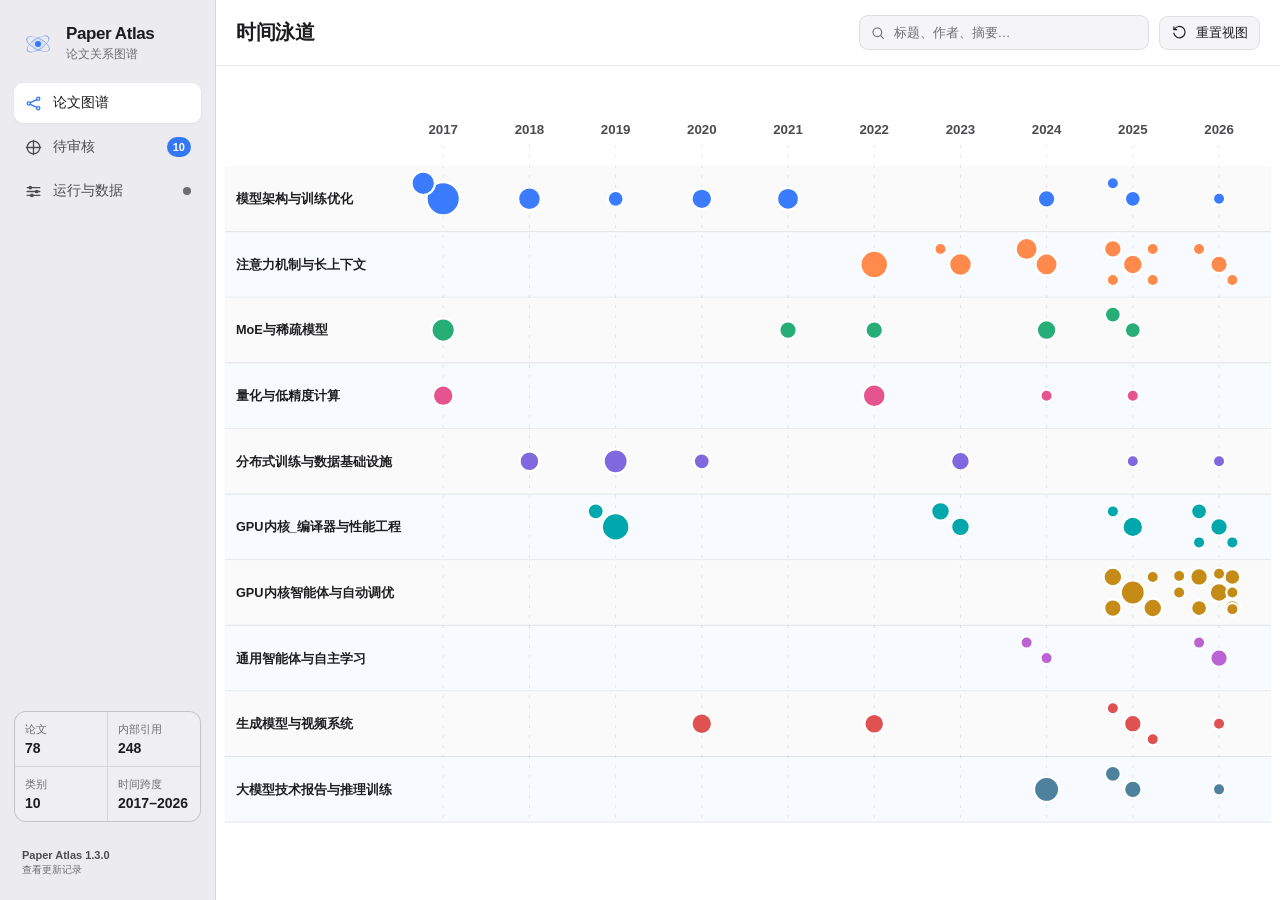
==== commit 9b640dc1: "Release Paper Atlas v1.3.0" ====
--- a/web/index.html
+++ b/web/index.html
@@ -37,7 +37,7 @@
         </button>
         <button type="button" class="sidebar-nav-item" data-view="system" aria-pressed="false">
           <svg viewBox="0 0 24 24" aria-hidden="true"><path d="M4 7h16M4 12h16M4 17h16"></path><circle cx="8" cy="7" r="1.5"></circle><circle cx="16" cy="12" r="1.5"></circle><circle cx="10" cy="17" r="1.5"></circle></svg>
-          <span>自动化与数据</span>
+          <span>运行与数据</span>
           <i id="nav-health-dot" class="nav-health-dot" aria-hidden="true"></i>
         </button>
       </nav>
@@ -62,7 +62,7 @@
       </dl>
       <footer class="app-footer">
         <button type="button" id="version-history" class="version-history-button" aria-haspopup="dialog">
-          <strong>Paper Atlas 1.2.0</strong>
+          <strong>Paper Atlas 1.3.0</strong>
           <span>查看更新记录</span>
         </button>
       </footer>
@@ -124,6 +124,7 @@
           <p id="health-summary">正在检查论文库</p>
         </div>
         <div class="system-actions">
+          <button type="button" id="run-diagnostics" class="toolbar-action">运行诊断</button>
           <button type="button" id="rebuild-graph" class="toolbar-action">重新检查并构建</button>
           <button type="button" id="export-backup" class="toolbar-action">导出备份</button>
           <button type="button" id="import-backup" class="toolbar-action">恢复备份</button>
@@ -134,6 +135,18 @@
         <span id="health-indicator" class="health-indicator" aria-hidden="true"></span>
         <div id="health-issues" class="health-issues"></div>
       </div>
+
+      <section id="diagnostics-panel" class="diagnostics-panel" hidden>
+        <header>
+          <div>
+            <h3>系统诊断</h3>
+            <p id="diagnostics-summary">尚未运行</p>
+          </div>
+          <button type="button" id="copy-diagnostics" class="toolbar-action">复制报告</button>
+        </header>
+        <div id="diagnostics-metrics" class="diagnostics-metrics"></div>
+        <div id="diagnostics-checks" class="diagnostics-checks"></div>
+      </section>
 
       <section id="classification-review-panel" class="classification-review-panel" hidden>
         <header>
@@ -225,7 +238,7 @@
     <section id="release-notes-dialog" class="topics-dialog release-notes-dialog" role="dialog" aria-modal="true" aria-labelledby="release-notes-title" hidden>
       <header class="topics-dialog-header">
         <div>
-          <span class="release-current-badge">当前版本 · 1.2.0</span>
+          <span class="release-current-badge">当前版本 · 1.3.0</span>
           <h2 id="release-notes-title">更新记录</h2>
         </div>
         <button type="button" id="release-notes-close" class="detail-close" aria-label="关闭更新记录">×</button>
@@ -315,7 +328,7 @@
     document.write(`<script src="data/graph-data.js?v=${Date.now()}"><\/script>`);
   </script>
   <script src="data/discovery-data.js?v=202"></script>
-  <script src="data/releases-data.js?v=120"></script>
+  <script src="data/releases-data.js?v=130"></script>
   <script src="app.js?v=205"></script>
 </body>
 </html>
--- a/web/styles.css
+++ b/web/styles.css
@@ -1630,6 +1630,15 @@
 .candidate-support-list { display: grid; gap: 4px; margin-top: 16px; }
 .candidate-support-list button { border: 0; border-radius: 8px; background: var(--surface-soft); color: var(--foreground); padding: 9px 11px; text-align: left; font-size: 13px; cursor: pointer; }
 .candidate-support-list button:hover { background: var(--accent-soft); color: var(--accent); }
+.candidate-ranking { display: grid; gap: 4px; margin-top: 16px; border: 1px solid var(--border); border-radius: 10px; background: var(--surface-soft); padding: 11px 12px; }
+.candidate-ranking strong { color: var(--foreground); font-size: 13px; }
+.candidate-ranking p,
+.candidate-version-summary { margin: 0; color: var(--muted); font-size: 12px; }
+.candidate-feedback { display: flex; align-items: center; flex-wrap: wrap; gap: 6px; margin-top: 14px; }
+.candidate-feedback > span { margin-right: 3px; color: var(--muted); font-size: 12px; }
+.candidate-feedback button { border: 1px solid var(--border); border-radius: 999px; background: transparent; color: var(--muted-strong); padding: 4px 8px; font-size: 11px; cursor: pointer; }
+.candidate-feedback button:hover,
+.candidate-feedback button.active { border-color: var(--accent); background: var(--accent-soft); color: var(--accent); }
 .candidate-detail-footer {
   display: grid;
   grid-template-columns: minmax(220px, 1fr) auto auto;
@@ -1641,6 +1650,13 @@
   padding: 14px 32px 18px;
 }
 .candidate-detail-footer select { width: 100%; min-width: 0; border: 1px solid var(--border); color: var(--foreground); padding: 8px 10px; }
+.candidate-more-actions { position: relative; }
+.candidate-more-actions > summary { min-width: 86px; border: 1px solid var(--border); border-radius: 9px; padding: 8px 11px; color: var(--muted-strong); cursor: pointer; list-style: none; text-align: center; font-size: 12px; font-weight: 600; }
+.candidate-more-actions > summary::-webkit-details-marker { display: none; }
+.candidate-more-panel { position: absolute; z-index: 8; right: 0; bottom: calc(100% + 9px); display: grid; width: 310px; gap: 7px; border: 1px solid var(--border); border-radius: 13px; background: var(--surface-strong); box-shadow: var(--shadow); padding: 10px; }
+.candidate-more-panel button { border: 0; border-radius: 8px; background: var(--surface-soft); color: var(--foreground); padding: 8px 10px; text-align: left; cursor: pointer; }
+.candidate-more-panel button:hover { background: var(--accent-soft); color: var(--accent); }
+.candidate-more-panel select { font-size: 12px; }
 .candidate-detail-card.is-busy { opacity: 0.72; }
 .candidate-action-status { grid-column: 1 / -1; margin: 0 0 8px; }
 
@@ -1675,6 +1691,29 @@
 .health-panel[data-status="warning"] .health-indicator,
 .health-panel[data-status="error"] .health-indicator { box-shadow: none; }
 .health-issues { font-size: 13px; }
+.diagnostics-panel {
+  width: min(900px, calc(100% - 48px));
+  margin: 16px auto 0;
+  border: 1px solid var(--border);
+  border-radius: 14px;
+  background: var(--surface);
+  overflow: hidden;
+}
+.diagnostics-panel > header { display: flex; align-items: center; justify-content: space-between; gap: 16px; padding: 14px 16px; border-bottom: 1px solid var(--border); }
+.diagnostics-panel h3 { margin: 0; font-size: 15px; }
+.diagnostics-panel header p { margin: 3px 0 0; color: var(--muted); font-size: 12px; }
+.diagnostics-metrics { display: grid; grid-template-columns: repeat(4, 1fr); gap: 1px; background: var(--border); }
+.diagnostics-metric { display: grid; gap: 3px; background: var(--surface); padding: 13px 16px; }
+.diagnostics-metric strong { font-size: 18px; }
+.diagnostics-metric span { color: var(--muted); font-size: 11px; }
+.diagnostics-checks { display: grid; }
+.diagnostics-check { display: grid; grid-template-columns: 10px minmax(0, 1fr); gap: 10px; padding: 12px 16px; border-top: 1px solid var(--border); }
+.diagnostics-check:first-child { border-top: 0; }
+.diagnostics-check-dot { width: 8px; height: 8px; margin-top: 5px; border-radius: 50%; background: var(--cat-2); }
+.diagnostics-check[data-status="warning"] .diagnostics-check-dot { background: var(--cat-6); }
+.diagnostics-check[data-status="failed"] .diagnostics-check-dot { background: var(--cat-8); }
+.diagnostics-check strong { display: block; font-size: 13px; }
+.diagnostics-check p { margin: 2px 0 0; color: var(--muted); font-size: 12px; }
 .task-center {
   width: min(900px, calc(100% - 48px));
   margin: 16px auto 24px;
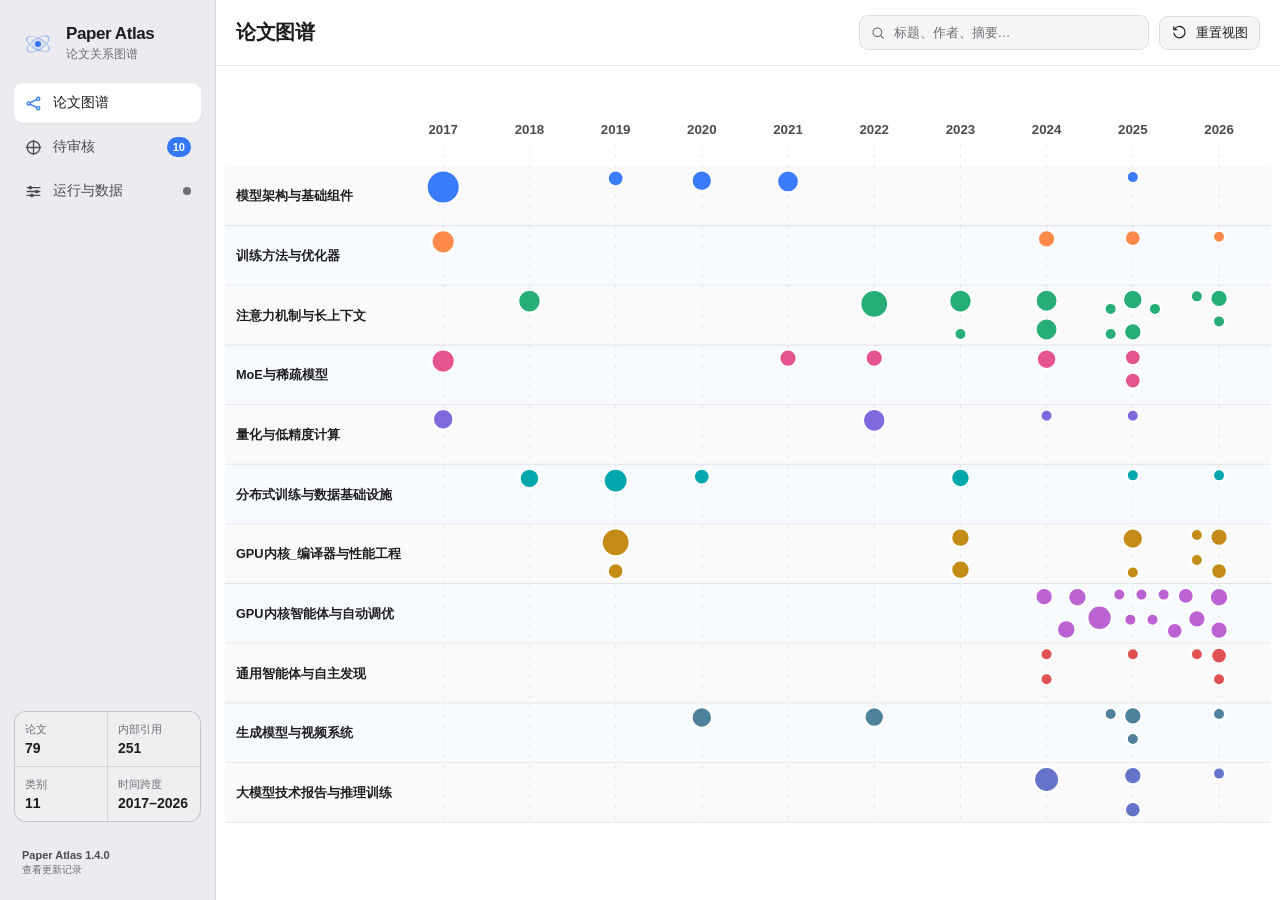
==== commit 581bbaf1: "release: Paper Atlas v1.4.0" ====
--- a/web/index.html
+++ b/web/index.html
@@ -8,7 +8,7 @@
   <meta name="theme-color" content="#090c13" media="(prefers-color-scheme: dark)">
   <title>Paper Atlas · 论文关系图谱</title>
   <link rel="icon" href="data:,">
-  <link rel="stylesheet" href="styles.css?v=203">
+  <link rel="stylesheet" href="styles.css?v=214">
 </head>
 <body>
   <main class="app-shell">
@@ -62,7 +62,7 @@
       </dl>
       <footer class="app-footer">
         <button type="button" id="version-history" class="version-history-button" aria-haspopup="dialog">
-          <strong>Paper Atlas 1.3.0</strong>
+          <strong>Paper Atlas 1.4.0</strong>
           <span>查看更新记录</span>
         </button>
       </footer>
@@ -72,9 +72,9 @@
       <section class="graph-card" aria-labelledby="graph-heading">
         <header class="graph-card-header">
           <div class="graph-header-copy">
-            <h2 id="graph-heading">时间泳道</h2>
-          </div>
-          <div class="graph-header-actions" aria-label="时间泳道控制">
+            <h2 id="graph-heading">论文图谱</h2>
+          </div>
+          <div class="graph-header-actions" aria-label="论文图谱控制">
             <label class="search-control graph-header-search" for="paper-search">
               <span class="search-shell">
                 <svg viewBox="0 0 24 24" aria-hidden="true"><circle cx="11" cy="11" r="6.5"></circle><path d="m16 16 4 4"></path></svg>
@@ -99,7 +99,7 @@
             <span class="legend-incoming">引用本文 <b id="legend-incoming-count">0</b></span>
           </div>
           <svg id="graph-svg" viewBox="0 0 960 680" role="img" aria-labelledby="graph-title graph-description">
-            <title id="graph-title">论文引用时间泳道图</title>
+            <title id="graph-title">论文引用图谱</title>
             <desc id="graph-description">每个节点代表一篇唯一论文，横向位置表示年份，纵向泳道表示论文类别。节点越大表示被库内论文引用越多。选择节点后，橙色表示本文引用，蓝色表示引用本文。单击节点聚焦引用关系，双击打开论文详情。</desc>
             <defs>
               <filter id="node-glow" x="-100%" y="-100%" width="300%" height="300%">
@@ -125,6 +125,7 @@
         </div>
         <div class="system-actions">
           <button type="button" id="run-diagnostics" class="toolbar-action">运行诊断</button>
+          <button type="button" id="open-runtime-logs" class="toolbar-action">运行日志</button>
           <button type="button" id="rebuild-graph" class="toolbar-action">重新检查并构建</button>
           <button type="button" id="export-backup" class="toolbar-action">导出备份</button>
           <button type="button" id="import-backup" class="toolbar-action">恢复备份</button>
@@ -167,10 +168,7 @@
         <div id="task-list" class="task-list"></div>
       </div>
 
-      <details class="discovery-debug-log">
-        <summary>发现调试日志</summary>
-        <pre id="discovery-debug-output">尚无日志</pre>
-      </details>
+      <pre id="discovery-debug-output" hidden>尚无日志</pre>
     </section>
 
     <div id="detail-backdrop" class="detail-backdrop" hidden></div>
@@ -183,14 +181,16 @@
           <h2 id="detail-title"></h2>
           <p id="detail-meta" class="detail-meta"></p>
           <p id="detail-authors" class="detail-authors"></p>
-          <a id="detail-pdf" class="pdf-button" target="_blank" rel="noopener">
-            <svg viewBox="0 0 24 24" aria-hidden="true">
-              <path d="M14 3h5v5"></path>
-              <path d="m10 14 9-9"></path>
-              <path d="M19 13v6a2 2 0 0 1-2 2H5a2 2 0 0 1-2-2V7a2 2 0 0 1 2-2h6"></path>
-            </svg>
-            打开本地 PDF
-          </a>
+          <div class="detail-file-actions">
+            <a id="detail-pdf" class="pdf-button" target="_blank" rel="noopener">
+              <svg viewBox="0 0 24 24" aria-hidden="true">
+                <path d="M14 3h5v5"></path>
+                <path d="m10 14 9-9"></path>
+                <path d="M19 13v6a2 2 0 0 1-2 2H5a2 2 0 0 1-2-2V7a2 2 0 0 1 2-2h6"></path>
+              </svg>
+              打开本地 PDF
+            </a>
+          </div>
 
           <section class="relation-overview" aria-label="论文引用关系">
             <article class="relation-panel relation-outgoing">
@@ -210,6 +210,11 @@
             <h3 id="abstract-heading">摘要</h3>
             <p id="detail-abstract"></p>
           </section>
+
+          <footer class="detail-removal-actions">
+            <span>论文不再需要时，可以从当前图谱移出，原 PDF 会保存在可恢复归档中。</span>
+            <button type="button" id="remove-graph-node" class="remove-node-button">从图谱移出</button>
+          </footer>
         </div>
     </aside>
 
@@ -238,12 +243,29 @@
     <section id="release-notes-dialog" class="topics-dialog release-notes-dialog" role="dialog" aria-modal="true" aria-labelledby="release-notes-title" hidden>
       <header class="topics-dialog-header">
         <div>
-          <span class="release-current-badge">当前版本 · 1.3.0</span>
+          <span class="release-current-badge">当前版本 · 1.4.0</span>
           <h2 id="release-notes-title">更新记录</h2>
         </div>
         <button type="button" id="release-notes-close" class="detail-close" aria-label="关闭更新记录">×</button>
       </header>
       <div id="release-notes-list" class="release-notes-list"></div>
+    </section>
+
+    <div id="logs-backdrop" class="detail-backdrop" hidden></div>
+    <section id="logs-dialog" class="topics-dialog logs-dialog" role="dialog" aria-modal="true" aria-labelledby="logs-title" hidden>
+      <header class="topics-dialog-header">
+        <div>
+          <span class="release-current-badge">本机运行记录</span>
+          <h2 id="logs-title">运行日志</h2>
+        </div>
+        <button type="button" id="logs-close" class="detail-close" aria-label="关闭运行日志">×</button>
+      </header>
+      <div id="logs-tabs" class="logs-tabs" role="tablist" aria-label="日志来源"></div>
+      <pre id="logs-output" class="logs-output">正在读取…</pre>
+      <footer class="logs-actions">
+        <button type="button" id="refresh-logs" class="toolbar-action">刷新</button>
+        <button type="button" id="copy-log" class="toolbar-action primary-action">复制当前日志</button>
+      </footer>
     </section>
 
     <div id="app-toast" class="app-toast" role="status" aria-live="polite" hidden></div>
@@ -257,23 +279,24 @@
             <span id="discovery-updated" hidden>尚未运行发现任务</span>
           </div>
         </div>
-        <div class="discovery-header-actions">
-          <button type="button" id="manage-topics" class="toolbar-action">搜索主题</button>
-          <details class="discovery-command-menu">
-            <summary class="toolbar-action primary-action">发现论文⌄</summary>
-            <div class="discovery-command-panel">
-              <button type="button" id="run-discovery" class="command-row"><span>最新 arXiv</span><b>按主题</b></button>
-              <div class="command-row command-row-with-input">
-                <button type="button" id="run-highly-cited"><span>领域高被引</span></button>
-                <label for="highly-cited-minimum">下限 <input id="highly-cited-minimum" type="number" min="1" max="1000000" step="1" value="50" aria-label="高被引次数下限"></label>
-              </div>
-              <div class="command-row command-row-with-input">
-                <button type="button" id="run-shared-discovery"><span>共同引用</span></button>
-                <label for="shared-reference-minimum">下限 <input id="shared-reference-minimum" type="number" min="2" max="20" step="1" value="2" aria-label="共同引用次数下限"></label>
-              </div>
-              <button type="button" id="clear-candidates" class="command-row command-danger"><span>清空待审核</span></button>
+        <div class="discovery-header-actions discovery-action-groups">
+          <section class="discovery-action-group topic-discovery-actions" aria-labelledby="topic-actions-title">
+            <header><strong id="topic-actions-title">搜索主题控制</strong><button type="button" id="manage-topics">编辑主题</button></header>
+            <div>
+              <button type="button" id="run-discovery">最新 arXiv</button>
+              <button type="button" id="run-highly-cited">领域高被引</button>
+              <label for="highly-cited-minimum">被引下限 <input id="highly-cited-minimum" type="number" min="1" max="1000000" step="1" value="50" aria-label="高被引次数下限"></label>
+              <button type="button" id="run-topic-discovery" class="primary-action">两项一起发现</button>
             </div>
-          </details>
+          </section>
+          <section class="discovery-action-group library-discovery-actions" aria-labelledby="library-actions-title">
+            <header><strong id="library-actions-title">论文库关系</strong></header>
+            <div>
+              <button type="button" id="run-shared-discovery">共同引用</button>
+              <label for="shared-reference-minimum">共同次数 <input id="shared-reference-minimum" type="number" min="2" max="20" step="1" value="2" aria-label="共同引用次数下限"></label>
+              <button type="button" id="clear-candidates" class="command-danger">清空待审核</button>
+            </div>
+          </section>
         </div>
       </header>
 
@@ -328,7 +351,7 @@
     document.write(`<script src="data/graph-data.js?v=${Date.now()}"><\/script>`);
   </script>
   <script src="data/discovery-data.js?v=202"></script>
-  <script src="data/releases-data.js?v=130"></script>
-  <script src="app.js?v=205"></script>
+  <script src="data/releases-data.js?v=140"></script>
+  <script src="app.js?v=214"></script>
 </body>
 </html>
--- a/web/styles.css
+++ b/web/styles.css
@@ -26,6 +26,7 @@
   --cat-7: #bc63d4;
   --cat-8: #e05252;
   --cat-9: #4e829c;
+  --cat-10: #6574c9;
 }
 
 @media (prefers-color-scheme: dark) {
@@ -56,6 +57,7 @@
     --cat-7: #db91ed;
     --cat-8: #f17c7c;
     --cat-9: #86b3c8;
+    --cat-10: #9ba7ff;
   }
 }
 
@@ -1178,6 +1180,148 @@
   .page-footer { align-items: flex-start; flex-direction: column; gap: 5px; }
 }
 
+/* Explicit discovery controls, runtime logs, and recoverable graph actions. */
+.discovery-action-groups {
+  align-items: stretch;
+  gap: 10px;
+}
+.discovery-action-group {
+  display: grid;
+  gap: 7px;
+  min-width: 0;
+  border: 1px solid var(--border);
+  border-radius: 12px;
+  background: var(--surface-soft);
+  padding: 8px 10px;
+}
+.discovery-action-group > header,
+.discovery-action-group > div {
+  display: flex;
+  align-items: center;
+  gap: 7px;
+}
+.discovery-action-group > header { justify-content: space-between; }
+.discovery-action-group > header strong {
+  color: var(--muted);
+  font-size: 10px;
+  font-weight: 700;
+  letter-spacing: 0.08em;
+  text-transform: uppercase;
+}
+.discovery-action-group button,
+.discovery-action-group label {
+  min-height: 30px;
+  border: 1px solid var(--border);
+  border-radius: 8px;
+  background: var(--surface-strong);
+  color: var(--foreground);
+  padding: 6px 9px;
+  font-size: 11px;
+  font-weight: 620;
+  white-space: nowrap;
+}
+.discovery-action-group button { cursor: pointer; }
+.discovery-action-group button:hover { border-color: var(--accent); color: var(--accent); }
+.discovery-action-group button.primary-action { border-color: var(--accent); background: var(--accent); color: #fff; }
+.discovery-action-group header button { min-height: auto; border: 0; background: transparent; color: var(--accent); padding: 0; }
+.discovery-action-group label { display: flex; align-items: center; gap: 5px; color: var(--muted-strong); }
+.discovery-action-group input {
+  width: 57px;
+  border: 0;
+  border-left: 1px solid var(--border);
+  background: transparent;
+  color: var(--foreground);
+  padding-left: 6px;
+  font: inherit;
+  outline: 0;
+}
+.discovery-action-group .command-danger { color: #c73c3c; }
+.topic-discovery-actions { border-color: color-mix(in srgb, var(--accent) 30%, var(--border)); }
+
+.detail-file-actions { display: flex; align-items: center; flex-wrap: wrap; gap: 9px; }
+.detail-removal-actions {
+  display: flex;
+  align-items: center;
+  justify-content: space-between;
+  gap: 18px;
+  margin-top: 24px;
+  border-top: 1px solid var(--border);
+  padding-top: 16px;
+}
+.detail-removal-actions span { color: var(--muted); font-size: 12px; line-height: 1.45; }
+.remove-node-button {
+  flex: 0 0 auto;
+  min-height: 40px;
+  border: 1px solid color-mix(in srgb, #cf4848 38%, var(--border));
+  border-radius: 10px;
+  background: color-mix(in srgb, #cf4848 7%, var(--surface-strong));
+  color: #bd3b3b;
+  padding: 0.68rem 0.9rem;
+  font-weight: 650;
+  cursor: pointer;
+}
+.remove-node-button:hover { border-color: #cf4848; background: color-mix(in srgb, #cf4848 12%, var(--surface-strong)); }
+
+.node-port {
+  display: none;
+  pointer-events: none;
+  vector-effect: non-scaling-stroke;
+  stroke: var(--surface);
+  stroke-width: 1.5;
+}
+.node-port.outgoing-port { fill: #f08a3e; }
+.node-port.incoming-port { fill: var(--citation); }
+.edge.focused {
+  stroke-linecap: round;
+  stroke-linejoin: round;
+  filter: drop-shadow(0 1px 1px rgba(20, 35, 52, 0.12));
+}
+
+.logs-dialog { width: min(900px, calc(100vw - 40px)); }
+.logs-tabs { display: flex; gap: 6px; margin-top: 18px; overflow-x: auto; padding-bottom: 6px; }
+.logs-tab {
+  flex: 0 0 auto;
+  border: 1px solid var(--border);
+  border-radius: 9px;
+  background: var(--surface-soft);
+  color: var(--muted-strong);
+  padding: 8px 11px;
+  font-size: 12px;
+  font-weight: 650;
+  cursor: pointer;
+}
+.logs-tab.active { border-color: var(--accent); background: var(--accent-soft); color: var(--accent); }
+.logs-output {
+  height: min(52vh, 480px);
+  margin: 10px 0 0;
+  overflow: auto;
+  border: 1px solid var(--border);
+  border-radius: 11px;
+  background: var(--surface-soft);
+  color: var(--muted-strong);
+  padding: 16px;
+  font: 11.5px/1.65 ui-monospace, "SFMono-Regular", Menlo, monospace;
+  white-space: pre-wrap;
+  user-select: text;
+}
+.logs-actions { display: flex; justify-content: flex-end; gap: 8px; margin-top: 12px; }
+.paper-detail p,
+.paper-detail h2,
+.candidate-preview p,
+.candidate-preview h3,
+.logs-output { -webkit-user-select: text; user-select: text; }
+
+@media (max-width: 1120px) {
+  .discovery-header { align-items: flex-start; flex-direction: column; }
+  .discovery-action-groups { width: 100%; overflow-x: auto; justify-content: flex-start; }
+}
+
+@media (max-width: 720px) {
+  .discovery-action-groups { display: flex; }
+  .discovery-action-group { flex: 0 0 auto; }
+  .logs-dialog { width: calc(100vw - 20px); padding: 18px; }
+}
+
 @media (prefers-reduced-motion: reduce) {
   *, *::before, *::after { scroll-behavior: auto !important; transition-duration: 0.01ms !important; animation-duration: 0.01ms !important; }
 }
@@ -1641,7 +1785,7 @@
 .candidate-feedback button.active { border-color: var(--accent); background: var(--accent-soft); color: var(--accent); }
 .candidate-detail-footer {
   display: grid;
-  grid-template-columns: minmax(220px, 1fr) auto auto;
+  grid-template-columns: minmax(220px, 1fr) auto auto auto;
   gap: 8px;
   align-items: center;
   margin: 0 -32px;
@@ -1650,13 +1794,9 @@
   padding: 14px 32px 18px;
 }
 .candidate-detail-footer select { width: 100%; min-width: 0; border: 1px solid var(--border); color: var(--foreground); padding: 8px 10px; }
-.candidate-more-actions { position: relative; }
-.candidate-more-actions > summary { min-width: 86px; border: 1px solid var(--border); border-radius: 9px; padding: 8px 11px; color: var(--muted-strong); cursor: pointer; list-style: none; text-align: center; font-size: 12px; font-weight: 600; }
-.candidate-more-actions > summary::-webkit-details-marker { display: none; }
-.candidate-more-panel { position: absolute; z-index: 8; right: 0; bottom: calc(100% + 9px); display: grid; width: 310px; gap: 7px; border: 1px solid var(--border); border-radius: 13px; background: var(--surface-strong); box-shadow: var(--shadow); padding: 10px; }
-.candidate-more-panel button { border: 0; border-radius: 8px; background: var(--surface-soft); color: var(--foreground); padding: 8px 10px; text-align: left; cursor: pointer; }
-.candidate-more-panel button:hover { background: var(--accent-soft); color: var(--accent); }
-.candidate-more-panel select { font-size: 12px; }
+.candidate-action-quiet { border-color: var(--border); background: transparent; color: var(--muted-strong); }
+.candidate-action-danger { color: #c24545; }
+.candidate-action-danger:hover { border-color: #c24545; background: color-mix(in srgb, #c24545 8%, transparent); color: #c24545; }
 .candidate-detail-card.is-busy { opacity: 0.72; }
 .candidate-action-status { grid-column: 1 / -1; margin: 0 0 8px; }
 
@@ -1932,8 +2072,10 @@
   .candidate-detail-card { padding: 16px 16px 0; }
   .candidate-detail-card > h3 { margin-top: 12px; font-size: 20px; }
   .candidate-classification-summary { margin: 10px 0 12px; }
-  .candidate-detail-footer { grid-template-columns: 1fr auto; margin: 0 -16px; padding: 10px 16px 12px; }
+  .candidate-detail-footer { grid-template-columns: repeat(3, minmax(0, 1fr)); margin: 0 -16px; padding: 10px 16px 12px; }
   .candidate-detail-footer select { grid-column: 1 / -1; }
+  .candidate-detail-footer .candidate-action { width: 100%; padding-inline: 8px; }
+  .detail-removal-actions { align-items: stretch; flex-direction: column; }
   .system-header { align-items: flex-start; flex-direction: column; padding: 12px 14px; }
   .system-actions { width: 100%; overflow-x: auto; flex-wrap: nowrap; }
   .health-panel,
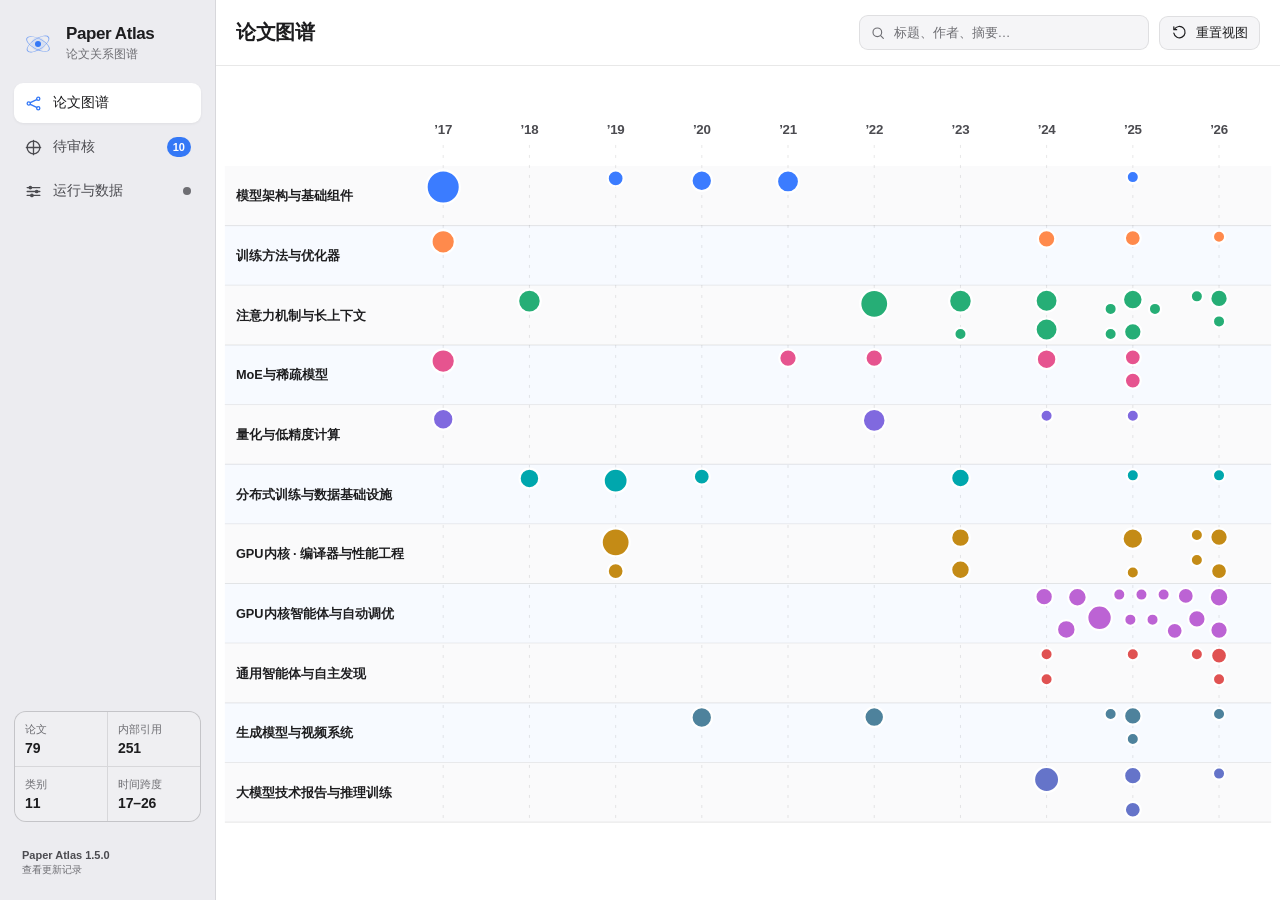
==== commit f28b2885: "release: Paper Atlas v1.5.0" ====
--- a/web/index.html
+++ b/web/index.html
@@ -8,7 +8,7 @@
   <meta name="theme-color" content="#090c13" media="(prefers-color-scheme: dark)">
   <title>Paper Atlas · 论文关系图谱</title>
   <link rel="icon" href="data:,">
-  <link rel="stylesheet" href="styles.css?v=214">
+  <link rel="stylesheet" href="styles.css?v=216">
 </head>
 <body>
   <main class="app-shell">
@@ -62,7 +62,7 @@
       </dl>
       <footer class="app-footer">
         <button type="button" id="version-history" class="version-history-button" aria-haspopup="dialog">
-          <strong>Paper Atlas 1.4.0</strong>
+          <strong>Paper Atlas 1.5.0</strong>
           <span>查看更新记录</span>
         </button>
       </footer>
@@ -82,12 +82,12 @@
                 <button type="button" id="clear-search" aria-label="清除搜索" hidden>×</button>
               </span>
             </label>
-            <button type="button" id="reset-view" class="reset-button">
+            <button type="button" id="reset-view" class="reset-button" aria-live="polite">
               <svg viewBox="0 0 24 24" aria-hidden="true">
                 <path d="M4.9 7.5A8 8 0 1 1 4 13"></path>
                 <path d="M4 4v4h4"></path>
               </svg>
-              重置视图
+              <span class="reset-label">重置视图</span>
             </button>
           </div>
         </header>
@@ -147,6 +147,7 @@
         </header>
         <div id="diagnostics-metrics" class="diagnostics-metrics"></div>
         <div id="diagnostics-checks" class="diagnostics-checks"></div>
+        <div id="diagnostics-actions" class="diagnostics-actions"></div>
       </section>
 
       <section id="classification-review-panel" class="classification-review-panel" hidden>
@@ -176,7 +177,13 @@
         <div id="detail-content">
           <div class="detail-heading">
             <span id="detail-main-badge" class="main-badge" hidden>类别主节点</span>
-            <button type="button" id="detail-close" class="detail-close" aria-label="关闭论文详情">×</button>
+            <div class="detail-heading-actions">
+              <button type="button" id="remove-graph-node" class="remove-node-button" title="PDF 会保存在可恢复归档中">
+                <svg viewBox="0 0 24 24" aria-hidden="true"><path d="M4 7h16M9 7V4h6v3M7 7l1 13h8l1-13M10 11v5M14 11v5"></path></svg>
+                <span>移出图谱</span>
+              </button>
+              <button type="button" id="detail-close" class="detail-close" aria-label="关闭论文详情">×</button>
+            </div>
           </div>
           <h2 id="detail-title"></h2>
           <p id="detail-meta" class="detail-meta"></p>
@@ -211,10 +218,6 @@
             <p id="detail-abstract"></p>
           </section>
 
-          <footer class="detail-removal-actions">
-            <span>论文不再需要时，可以从当前图谱移出，原 PDF 会保存在可恢复归档中。</span>
-            <button type="button" id="remove-graph-node" class="remove-node-button">从图谱移出</button>
-          </footer>
         </div>
     </aside>
 
@@ -243,7 +246,7 @@
     <section id="release-notes-dialog" class="topics-dialog release-notes-dialog" role="dialog" aria-modal="true" aria-labelledby="release-notes-title" hidden>
       <header class="topics-dialog-header">
         <div>
-          <span class="release-current-badge">当前版本 · 1.4.0</span>
+          <span class="release-current-badge">当前版本 · 1.5.0</span>
           <h2 id="release-notes-title">更新记录</h2>
         </div>
         <button type="button" id="release-notes-close" class="detail-close" aria-label="关闭更新记录">×</button>
@@ -351,7 +354,7 @@
     document.write(`<script src="data/graph-data.js?v=${Date.now()}"><\/script>`);
   </script>
   <script src="data/discovery-data.js?v=202"></script>
-  <script src="data/releases-data.js?v=140"></script>
-  <script src="app.js?v=214"></script>
+  <script src="data/releases-data.js?v=150"></script>
+  <script src="app.js?v=216"></script>
 </body>
 </html>
--- a/web/styles.css
+++ b/web/styles.css
@@ -390,8 +390,14 @@
 }
 
 .edge.citation { stroke: var(--muted); stroke-width: 1; stroke-opacity: 0.14; }
-.edge.focused { stroke-width: 2.4; stroke-opacity: 0.94; }
-.edge.focused.outgoing { stroke: #f08a3e; }
+.edge.focused {
+  stroke-width: 1.8;
+  stroke-opacity: 0.78;
+  stroke-linecap: round;
+  stroke-linejoin: round;
+  filter: drop-shadow(0 1px 1px rgba(20, 35, 52, 0.08));
+}
+.edge.focused.outgoing { stroke: #ed7b2c; }
 .edge.focused.incoming { stroke: var(--citation); }
 
 .node { cursor: pointer; transition: opacity 180ms ease; }
@@ -1239,44 +1245,38 @@
 .topic-discovery-actions { border-color: color-mix(in srgb, var(--accent) 30%, var(--border)); }
 
 .detail-file-actions { display: flex; align-items: center; flex-wrap: wrap; gap: 9px; }
-.detail-removal-actions {
-  display: flex;
-  align-items: center;
-  justify-content: space-between;
-  gap: 18px;
-  margin-top: 24px;
-  border-top: 1px solid var(--border);
-  padding-top: 16px;
-}
-.detail-removal-actions span { color: var(--muted); font-size: 12px; line-height: 1.45; }
+.detail-heading-actions { display: flex; align-items: center; gap: 8px; margin-left: auto; }
 .remove-node-button {
-  flex: 0 0 auto;
-  min-height: 40px;
-  border: 1px solid color-mix(in srgb, #cf4848 38%, var(--border));
-  border-radius: 10px;
-  background: color-mix(in srgb, #cf4848 7%, var(--surface-strong));
-  color: #bd3b3b;
-  padding: 0.68rem 0.9rem;
-  font-weight: 650;
+  display: inline-flex;
+  min-height: 32px;
+  align-items: center;
+  gap: 6px;
+  border: 1px solid transparent;
+  border-radius: 8px;
+  background: transparent;
+  color: var(--muted-strong);
+  padding: 5px 8px;
+  font-size: 12px;
+  font-weight: 590;
   cursor: pointer;
 }
-.remove-node-button:hover { border-color: #cf4848; background: color-mix(in srgb, #cf4848 12%, var(--surface-strong)); }
+.remove-node-button svg { width: 15px; height: 15px; fill: none; stroke: currentColor; stroke-width: 1.65; stroke-linecap: round; stroke-linejoin: round; }
+.remove-node-button:hover { border-color: color-mix(in srgb, #cf4848 34%, var(--border)); background: color-mix(in srgb, #cf4848 8%, var(--surface-strong)); color: #bd3b3b; }
+.remove-node-button:disabled { cursor: wait; opacity: 0.55; }
 
 .node-port {
   display: none;
   pointer-events: none;
   vector-effect: non-scaling-stroke;
-  stroke: var(--surface);
-  stroke-width: 1.5;
+  stroke: var(--surface-strong);
+  stroke-width: 2;
+  filter: drop-shadow(0 1px 2px rgba(18, 31, 48, 0.22));
 }
 .node-port.outgoing-port { fill: #f08a3e; }
 .node-port.incoming-port { fill: var(--citation); }
-.edge.focused {
-  stroke-linecap: round;
-  stroke-linejoin: round;
-  filter: drop-shadow(0 1px 1px rgba(20, 35, 52, 0.12));
-}
-
+.node-port-stem { display: none; pointer-events: none; vector-effect: non-scaling-stroke; stroke-width: 2.2; stroke-linecap: round; }
+.outgoing-port-stem { stroke: #f08a3e; }
+.incoming-port-stem { stroke: var(--citation); }
 .logs-dialog { width: min(900px, calc(100vw - 40px)); }
 .logs-tabs { display: flex; gap: 6px; margin-top: 18px; overflow-x: auto; padding-bottom: 6px; }
 .logs-tab {
@@ -1479,7 +1479,7 @@
   padding: 10px;
 }
 .metric-strip dt { margin: 0 0 3px; color: var(--muted); font-size: 11px; font-weight: 550; }
-.metric-strip dd { overflow: hidden; font-size: 14px; font-weight: 650; text-overflow: ellipsis; white-space: nowrap; }
+.metric-strip dd { overflow: hidden; font-size: 14px; font-weight: 650; letter-spacing: -0.01em; text-overflow: ellipsis; white-space: nowrap; }
 .app-footer { padding: 0; }
 .version-history-button {
   display: grid;
@@ -1553,6 +1553,9 @@
 .reset-button:hover,
 .toolbar-action:hover,
 .candidate-action:hover { border-color: var(--border-strong); background: color-mix(in srgb, var(--surface-soft) 82%, var(--foreground)); }
+.reset-button.is-confirmed { border-color: color-mix(in srgb, #2fa563 48%, var(--border)); background: color-mix(in srgb, #2fa563 11%, var(--surface)); color: #23824d; }
+.reset-button.is-confirmed svg { animation: reset-view-confirm 520ms cubic-bezier(0.22, 0.82, 0.32, 1); }
+@keyframes reset-view-confirm { from { transform: rotate(-105deg); } to { transform: rotate(0); } }
 .primary-action { border-color: var(--accent); background: var(--accent); color: #fff; }
 .primary-action:hover { border-color: var(--accent-bright); background: var(--accent-bright); }
 .graph-stage { height: calc(100vh - 66px); min-height: 0; background: var(--surface); }
@@ -1564,6 +1567,7 @@
 .year-rule { stroke: var(--border); }
 .lane-label,
 .year-label { fill: var(--muted); }
+.year-label { font-size: 10.5px; font-weight: 560; letter-spacing: -0.02em; }
 .relation-legend {
   top: auto;
   right: auto;
@@ -1831,6 +1835,30 @@
 .health-panel[data-status="warning"] .health-indicator,
 .health-panel[data-status="error"] .health-indicator { box-shadow: none; }
 .health-issues { font-size: 13px; }
+.health-issue {
+  grid-template-columns: minmax(0, 1fr) auto;
+  align-items: center;
+  gap: 12px;
+}
+.health-issue-copy { display: grid; gap: 3px; }
+.health-action-bar { display: flex; flex-wrap: wrap; gap: 8px; padding-top: 4px; }
+.health-action-button,
+.diagnostics-action-button {
+  min-height: 30px;
+  flex: 0 0 auto;
+  border: 1px solid color-mix(in srgb, var(--accent) 38%, var(--border));
+  border-radius: 8px;
+  background: var(--accent-soft);
+  color: var(--accent);
+  padding: 5px 9px;
+  font-size: 12px;
+  font-weight: 620;
+  cursor: pointer;
+}
+.health-action-button:hover,
+.diagnostics-action-button:hover { border-color: var(--accent); background: color-mix(in srgb, var(--accent) 15%, var(--surface)); }
+.health-action-button:disabled,
+.diagnostics-action-button:disabled { cursor: wait; opacity: 0.58; }
 .diagnostics-panel {
   width: min(900px, calc(100% - 48px));
   margin: 16px auto 0;
@@ -1847,13 +1875,16 @@
 .diagnostics-metric strong { font-size: 18px; }
 .diagnostics-metric span { color: var(--muted); font-size: 11px; }
 .diagnostics-checks { display: grid; }
-.diagnostics-check { display: grid; grid-template-columns: 10px minmax(0, 1fr); gap: 10px; padding: 12px 16px; border-top: 1px solid var(--border); }
+.diagnostics-check { display: grid; grid-template-columns: 10px minmax(0, 1fr) auto; align-items: center; gap: 10px; padding: 12px 16px; border-top: 1px solid var(--border); }
 .diagnostics-check:first-child { border-top: 0; }
 .diagnostics-check-dot { width: 8px; height: 8px; margin-top: 5px; border-radius: 50%; background: var(--cat-2); }
 .diagnostics-check[data-status="warning"] .diagnostics-check-dot { background: var(--cat-6); }
 .diagnostics-check[data-status="failed"] .diagnostics-check-dot { background: var(--cat-8); }
 .diagnostics-check strong { display: block; font-size: 13px; }
 .diagnostics-check p { margin: 2px 0 0; color: var(--muted); font-size: 12px; }
+.diagnostics-check-actions,
+.diagnostics-actions { display: flex; flex-wrap: wrap; justify-content: flex-end; gap: 7px; }
+.diagnostics-actions { border-top: 1px solid var(--border); padding: 12px 16px; }
 .task-center {
   width: min(900px, calc(100% - 48px));
   margin: 16px auto 24px;
@@ -2075,13 +2106,18 @@
   .candidate-detail-footer { grid-template-columns: repeat(3, minmax(0, 1fr)); margin: 0 -16px; padding: 10px 16px 12px; }
   .candidate-detail-footer select { grid-column: 1 / -1; }
   .candidate-detail-footer .candidate-action { width: 100%; padding-inline: 8px; }
-  .detail-removal-actions { align-items: stretch; flex-direction: column; }
+  .remove-node-button { width: 32px; justify-content: center; padding-inline: 0; }
+  .remove-node-button span { display: none; }
   .system-header { align-items: flex-start; flex-direction: column; padding: 12px 14px; }
   .system-actions { width: 100%; overflow-x: auto; flex-wrap: nowrap; }
   .health-panel,
   .task-center,
   .classification-review-panel,
   .discovery-debug-log { width: calc(100% - 24px); margin-top: 12px; }
+  .health-issue { grid-template-columns: 1fr; }
+  .diagnostics-check { grid-template-columns: 10px minmax(0, 1fr); }
+  .health-action-button { justify-self: start; }
+  .diagnostics-check-actions { grid-column: 2; justify-self: start; }
   .task-item { grid-template-columns: 1fr; gap: 9px; }
   .classification-review-item { grid-template-columns: 1fr; }
   .task-status,
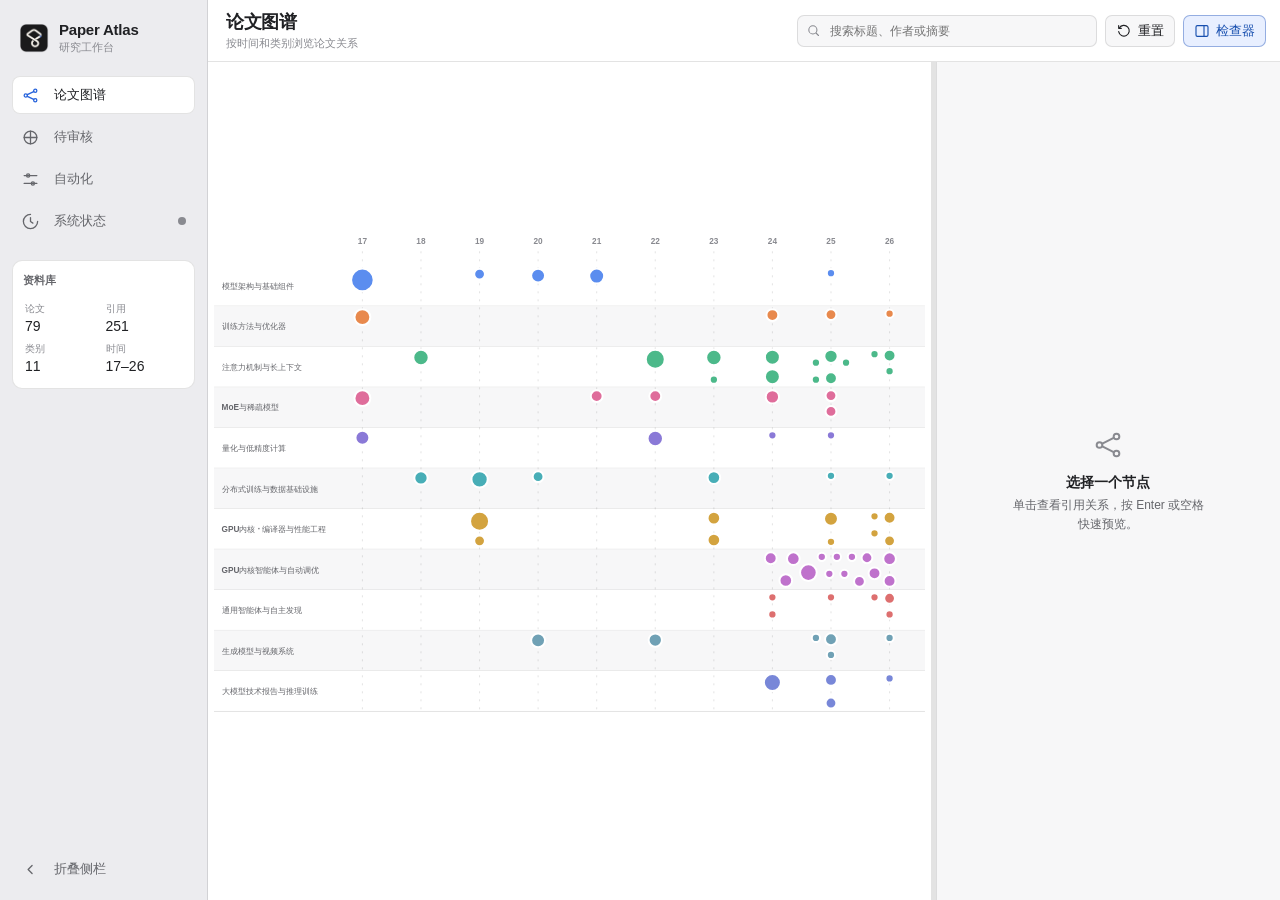
==== commit 27806c4d: "完成后端 API v1 迁移并固定审核操作栏" ====
--- a/web/index.html
+++ b/web/index.html
@@ -3,358 +3,89 @@
 <head>
   <meta charset="utf-8">
   <meta name="viewport" content="width=device-width, initial-scale=1">
-  <meta name="description" content="Local interactive citation timeline for a categorized paper library">
-  <meta name="theme-color" content="#edf1f8" media="(prefers-color-scheme: light)">
-  <meta name="theme-color" content="#090c13" media="(prefers-color-scheme: dark)">
-  <title>Paper Atlas · 论文关系图谱</title>
-  <link rel="icon" href="data:,">
-  <link rel="stylesheet" href="styles.css?v=216">
+  <meta name="description" content="Paper Atlas — 本地论文关系、发现与审核工作台">
+  <meta name="theme-color" content="#f4f4f6" media="(prefers-color-scheme: light)">
+  <meta name="theme-color" content="#18181a" media="(prefers-color-scheme: dark)">
+  <title>Paper Atlas</title>
+  <link rel="icon" href="[data-uri]">
+  <link rel="stylesheet" href="styles.css?v=305">
 </head>
 <body>
-  <main class="app-shell">
-    <header class="hero app-sidebar">
+  <main class="app-shell" data-app-version="Paper Atlas 1.5.0">
+    <aside class="app-sidebar" aria-label="Paper Atlas 导航">
       <div class="brand-lockup">
-        <div class="brand-mark" aria-hidden="true">
-          <span class="brand-orbit orbit-one"></span>
-          <span class="brand-orbit orbit-two"></span>
-          <span class="brand-core"></span>
-        </div>
-        <div>
-          <h1>Paper Atlas</h1>
-          <strong class="brand-subtitle">论文关系图谱</strong>
-        </div>
+      <div class="brand-mark" aria-hidden="true"><img class="brand-mark-image" src="[data-uri]" alt=""></div>
+        <div class="brand-copy"><h1>Paper Atlas</h1><span>研究工作台</span></div>
       </div>
+      <nav class="sidebar-nav" aria-label="工作区">
+        <button type="button" class="sidebar-nav-item active" data-view="graph" aria-pressed="true"><svg viewBox="0 0 24 24" aria-hidden="true"><circle cx="6" cy="12" r="2"></circle><circle cx="18" cy="6" r="2"></circle><circle cx="18" cy="18" r="2"></circle><path d="m8 11 8-4M8 13l8 4"></path></svg><span>论文图谱</span></button>
+        <button type="button" class="sidebar-nav-item" data-view="discovery" aria-pressed="false"><svg viewBox="0 0 24 24" aria-hidden="true"><path d="M12 4v16M4 12h16"></path><circle cx="12" cy="12" r="8"></circle></svg><span>待审核</span><b id="nav-discovery-count" class="nav-count">0</b></button>
+        <button type="button" class="sidebar-nav-item" data-view="automation" aria-pressed="false"><svg viewBox="0 0 24 24" aria-hidden="true"><path d="M4 7h16M4 17h16"></path><circle cx="9" cy="7" r="2"></circle><circle cx="15" cy="17" r="2"></circle></svg><span>自动化</span></button>
+        <button type="button" class="sidebar-nav-item" data-view="system" aria-pressed="false"><svg viewBox="0 0 24 24" aria-hidden="true"><path d="M12 3a9 9 0 1 0 9 9"></path><path d="M12 7v5l3 2"></path></svg><span>系统状态</span><i id="nav-health-dot" class="nav-health-dot" aria-hidden="true"></i></button>
+      </nav>
+      <section class="sidebar-library" aria-label="资料库概览"><div class="sidebar-section-label">资料库</div><dl class="sidebar-metrics"><div><dt>论文</dt><dd id="metric-papers">—</dd></div><div><dt>引用</dt><dd id="metric-citations">—</dd></div><div><dt>类别</dt><dd id="metric-categories">—</dd></div><div><dt>时间</dt><dd id="metric-years" title=""></dd></div></dl></section>
+      <div class="sidebar-spacer"></div>
+      <button type="button" id="sidebar-collapse" class="sidebar-utility" aria-label="折叠侧栏" title="折叠侧栏"><svg viewBox="0 0 24 24" aria-hidden="true"><path d="m14 7-5 5 5 5"></path></svg><span>折叠侧栏</span></button>
+    </aside>
 
-      <nav class="sidebar-nav" aria-label="主导航">
-        <button type="button" class="sidebar-nav-item active" data-view="graph" aria-pressed="true">
-          <svg viewBox="0 0 24 24" aria-hidden="true"><circle cx="6" cy="12" r="2"></circle><circle cx="18" cy="6" r="2"></circle><circle cx="18" cy="18" r="2"></circle><path d="m8 11 8-4M8 13l8 4"></path></svg>
-          <span>论文图谱</span>
-        </button>
-        <button type="button" class="sidebar-nav-item" data-view="discovery" aria-pressed="false">
-          <svg viewBox="0 0 24 24" aria-hidden="true"><path d="M12 3v18M3 12h18"></path><circle cx="12" cy="12" r="8"></circle></svg>
-          <span>待审核</span>
-          <b id="nav-discovery-count" class="nav-count">0</b>
-        </button>
-        <button type="button" class="sidebar-nav-item" data-view="system" aria-pressed="false">
-          <svg viewBox="0 0 24 24" aria-hidden="true"><path d="M4 7h16M4 12h16M4 17h16"></path><circle cx="8" cy="7" r="1.5"></circle><circle cx="16" cy="12" r="1.5"></circle><circle cx="10" cy="17" r="1.5"></circle></svg>
-          <span>运行与数据</span>
-          <i id="nav-health-dot" class="nav-health-dot" aria-hidden="true"></i>
-        </button>
-      </nav>
-
-      <dl class="metric-strip" aria-label="论文库统计">
-        <div>
-          <dt>论文</dt>
-          <dd id="metric-papers">—</dd>
-        </div>
-        <div>
-          <dt>内部引用</dt>
-          <dd id="metric-citations">—</dd>
-        </div>
-        <div>
-          <dt>类别</dt>
-          <dd id="metric-categories">—</dd>
-        </div>
-        <div>
-          <dt>时间跨度</dt>
-          <dd id="metric-years">—</dd>
-        </div>
-      </dl>
-      <footer class="app-footer">
-        <button type="button" id="version-history" class="version-history-button" aria-haspopup="dialog">
-          <strong>Paper Atlas 1.5.0</strong>
-          <span>查看更新记录</span>
-        </button>
-      </footer>
-    </header>
-
-    <div class="workspace app-view active" data-view-panel="graph">
-      <section class="graph-card" aria-labelledby="graph-heading">
-        <header class="graph-card-header">
-          <div class="graph-header-copy">
-            <h2 id="graph-heading">论文图谱</h2>
-          </div>
-          <div class="graph-header-actions" aria-label="论文图谱控制">
-            <label class="search-control graph-header-search" for="paper-search">
-              <span class="search-shell">
-                <svg viewBox="0 0 24 24" aria-hidden="true"><circle cx="11" cy="11" r="6.5"></circle><path d="m16 16 4 4"></path></svg>
-                <input id="paper-search" type="search" aria-label="搜索论文" placeholder="标题、作者、摘要…" autocomplete="off">
-                <button type="button" id="clear-search" aria-label="清除搜索" hidden>×</button>
-              </span>
-            </label>
-            <button type="button" id="reset-view" class="reset-button" aria-live="polite">
-              <svg viewBox="0 0 24 24" aria-hidden="true">
-                <path d="M4.9 7.5A8 8 0 1 1 4 13"></path>
-                <path d="M4 4v4h4"></path>
-              </svg>
-              <span class="reset-label">重置视图</span>
-            </button>
-          </div>
-        </header>
-
-        <div class="graph-stage">
-          <div id="relation-legend" class="relation-legend" hidden>
-            <strong id="relation-paper-title"></strong>
-            <span class="legend-outgoing">本文引用 <b id="legend-outgoing-count">0</b></span>
-            <span class="legend-incoming">引用本文 <b id="legend-incoming-count">0</b></span>
-          </div>
-          <svg id="graph-svg" viewBox="0 0 960 680" role="img" aria-labelledby="graph-title graph-description">
-            <title id="graph-title">论文引用图谱</title>
-            <desc id="graph-description">每个节点代表一篇唯一论文，横向位置表示年份，纵向泳道表示论文类别。节点越大表示被库内论文引用越多。选择节点后，橙色表示本文引用，蓝色表示引用本文。单击节点聚焦引用关系，双击打开论文详情。</desc>
-            <defs>
-              <filter id="node-glow" x="-100%" y="-100%" width="300%" height="300%">
-                <feGaussianBlur stdDeviation="5" result="blur"></feGaussianBlur>
-                <feMerge><feMergeNode in="blur"></feMergeNode><feMergeNode in="SourceGraphic"></feMergeNode></feMerge>
-              </filter>
-            </defs>
-            <g id="timeline-grid" class="timeline-grid" aria-hidden="true"></g>
-            <g id="edge-layer"></g>
-            <g id="node-layer"></g>
-          </svg>
-          <div id="tooltip" class="tooltip" role="status" aria-live="polite"></div>
-        </div>
-
-      </section>
-    </div>
-
-    <section class="system-card app-view" data-view-panel="system" aria-labelledby="system-heading" hidden>
-      <header class="system-header">
-        <div>
-          <h2 id="system-heading">运行与数据</h2>
-          <p id="health-summary">正在检查论文库</p>
-        </div>
-        <div class="system-actions">
-          <button type="button" id="run-diagnostics" class="toolbar-action">运行诊断</button>
-          <button type="button" id="open-runtime-logs" class="toolbar-action">运行日志</button>
-          <button type="button" id="rebuild-graph" class="toolbar-action">重新检查并构建</button>
-          <button type="button" id="export-backup" class="toolbar-action">导出备份</button>
-          <button type="button" id="import-backup" class="toolbar-action">恢复备份</button>
-          <input id="backup-file" type="file" accept="application/json,.json" hidden>
-        </div>
+    <section class="app-view active" data-view-panel="graph" aria-labelledby="graph-heading">
+      <header class="page-toolbar">
+        <div class="page-title-group"><h2 id="graph-heading">论文图谱</h2><span id="graph-subtitle">按时间和类别浏览论文关系</span></div><div class="toolbar-spacer"></div>
+        <label class="toolbar-search" for="paper-search"><svg viewBox="0 0 24 24" aria-hidden="true"><circle cx="11" cy="11" r="6.5"></circle><path d="m16 16 4 4"></path></svg><input id="paper-search" type="search" aria-label="搜索论文" placeholder="搜索标题、作者或摘要" autocomplete="off"><button type="button" id="clear-search" aria-label="清除搜索" hidden>×</button></label>
+        <button type="button" id="reset-view" class="toolbar-button" aria-live="polite"><svg viewBox="0 0 24 24" aria-hidden="true"><path d="M5 7.5A8 8 0 1 1 4 13"></path><path d="M4 4v4h4"></path></svg><span class="reset-label">重置</span></button>
+        <button type="button" id="toggle-graph-inspector" class="toolbar-button active" aria-pressed="true" title="显示或隐藏关系检查器"><svg viewBox="0 0 24 24" aria-hidden="true"><rect x="3" y="4" width="18" height="16" rx="2"></rect><path d="M15 4v16"></path></svg><span>检查器</span></button>
       </header>
-      <div id="health-panel" class="health-panel" data-status="checking">
-        <span id="health-indicator" class="health-indicator" aria-hidden="true"></span>
-        <div id="health-issues" class="health-issues"></div>
+      <div class="graph-workspace resizable-workspace" id="graph-workspace">
+        <section class="graph-canvas-panel" aria-label="论文关系画布">
+          <div id="graph-search-results" class="graph-search-results" hidden><div><strong id="graph-search-count">0 个结果</strong><span id="graph-search-position"></span></div><div><button type="button" id="graph-search-prev" aria-label="上一个搜索结果">↑</button><button type="button" id="graph-search-next" aria-label="下一个搜索结果">↓</button></div></div>
+          <div id="relation-legend" class="relation-legend" hidden><strong id="relation-paper-title"></strong><span class="legend-outgoing"><i aria-hidden="true"></i>本文引用 <b id="legend-outgoing-count">0</b></span><span class="legend-incoming"><i aria-hidden="true"></i>引用本文 <b id="legend-incoming-count">0</b></span></div>
+          <div class="graph-stage"><svg id="graph-svg" viewBox="0 0 960 680" role="img" aria-labelledby="graph-title graph-description"><title id="graph-title">论文引用图谱</title><desc id="graph-description">每个节点代表一篇论文。横向位置表示年份，纵向泳道表示类别。单击节点查看引用关系，按 Enter 或空格快速预览论文。</desc><g id="timeline-grid" class="timeline-grid" aria-hidden="true"></g><g id="edge-layer"></g><g id="node-layer"></g></svg><div id="tooltip" class="tooltip" role="status" aria-live="polite"></div></div>
+        </section>
+        <div class="pane-resizer" id="graph-resizer" role="separator" aria-orientation="vertical" aria-label="调整关系检查器宽度" tabindex="0"></div>
+        <aside id="graph-inspector" class="context-inspector" aria-label="论文关系检查器"><div id="graph-inspector-empty" class="inspector-empty"><svg viewBox="0 0 24 24" aria-hidden="true"><circle cx="6" cy="12" r="2"></circle><circle cx="18" cy="6" r="2"></circle><circle cx="18" cy="18" r="2"></circle><path d="m8 11 8-4M8 13l8 4"></path></svg><h3>选择一个节点</h3><p>单击查看引用关系，按 Enter 或空格快速预览。</p></div><div id="graph-inspector-content" class="inspector-content" hidden><div class="inspector-kicker"><span id="graph-inspector-year"></span><span id="graph-inspector-category"></span></div><h3 id="graph-inspector-title"></h3><p id="graph-inspector-authors" class="inspector-authors"></p><div class="inspector-actions"><button type="button" id="graph-inspector-preview" class="primary-button">快速预览</button><button type="button" id="graph-inspector-open-pdf" class="secondary-button">打开 PDF</button></div><div class="relation-tabs" role="tablist" aria-label="引用方向"><button type="button" class="relation-tab active" data-relation-tab="outgoing" aria-selected="true">本文引用 <b id="inspector-outgoing-count">0</b></button><button type="button" class="relation-tab" data-relation-tab="incoming" aria-selected="false">引用本文 <b id="inspector-incoming-count">0</b></button></div><ul id="inspector-outgoing-list" class="inspector-relation-list"></ul><ul id="inspector-incoming-list" class="inspector-relation-list" hidden></ul></div></aside>
       </div>
-
-      <section id="diagnostics-panel" class="diagnostics-panel" hidden>
-        <header>
-          <div>
-            <h3>系统诊断</h3>
-            <p id="diagnostics-summary">尚未运行</p>
-          </div>
-          <button type="button" id="copy-diagnostics" class="toolbar-action">复制报告</button>
-        </header>
-        <div id="diagnostics-metrics" class="diagnostics-metrics"></div>
-        <div id="diagnostics-checks" class="diagnostics-checks"></div>
-        <div id="diagnostics-actions" class="diagnostics-actions"></div>
-      </section>
-
-      <section id="classification-review-panel" class="classification-review-panel" hidden>
-        <header>
-          <div>
-            <h3>分类待审核</h3>
-            <p id="classification-review-summary"></p>
-          </div>
-          <strong id="classification-review-count">0</strong>
-        </header>
-        <div id="classification-review-list" class="classification-review-list"></div>
-      </section>
-
-      <div class="task-center">
-        <header class="task-center-header">
-          <h3>App 本机每日任务</h3>
-          <button type="button" id="save-tasks" class="toolbar-action primary-action">保存并启用</button>
-        </header>
-        <div id="task-list" class="task-list"></div>
-      </div>
-
-      <pre id="discovery-debug-output" hidden>尚无日志</pre>
     </section>
 
-    <div id="detail-backdrop" class="detail-backdrop" hidden></div>
-    <aside id="paper-detail" class="paper-detail" role="dialog" aria-modal="true" aria-labelledby="detail-title" aria-live="polite" hidden>
-        <div id="detail-content">
-          <div class="detail-heading">
-            <span id="detail-main-badge" class="main-badge" hidden>类别主节点</span>
-            <div class="detail-heading-actions">
-              <button type="button" id="remove-graph-node" class="remove-node-button" title="PDF 会保存在可恢复归档中">
-                <svg viewBox="0 0 24 24" aria-hidden="true"><path d="M4 7h16M9 7V4h6v3M7 7l1 13h8l1-13M10 11v5M14 11v5"></path></svg>
-                <span>移出图谱</span>
-              </button>
-              <button type="button" id="detail-close" class="detail-close" aria-label="关闭论文详情">×</button>
-            </div>
-          </div>
-          <h2 id="detail-title"></h2>
-          <p id="detail-meta" class="detail-meta"></p>
-          <p id="detail-authors" class="detail-authors"></p>
-          <div class="detail-file-actions">
-            <a id="detail-pdf" class="pdf-button" target="_blank" rel="noopener">
-              <svg viewBox="0 0 24 24" aria-hidden="true">
-                <path d="M14 3h5v5"></path>
-                <path d="m10 14 9-9"></path>
-                <path d="M19 13v6a2 2 0 0 1-2 2H5a2 2 0 0 1-2-2V7a2 2 0 0 1 2-2h6"></path>
-              </svg>
-              打开本地 PDF
-            </a>
-          </div>
-
-          <section class="relation-overview" aria-label="论文引用关系">
-            <article class="relation-panel relation-outgoing">
-              <header id="outgoing-heading"><h3>本文引用</h3><strong id="outgoing-count">0</strong></header>
-              <p>图谱中以橙色显示</p>
-              <ul id="detail-outgoing" class="relation-list" aria-labelledby="outgoing-heading"></ul>
-            </article>
-
-            <article class="relation-panel relation-incoming">
-              <header id="incoming-heading"><h3>引用本文</h3><strong id="incoming-count">0</strong></header>
-              <p>图谱中以蓝色显示</p>
-              <ul id="detail-incoming" class="relation-list" aria-labelledby="incoming-heading"></ul>
-            </article>
-          </section>
-
-          <section class="detail-section abstract-section" aria-labelledby="abstract-heading">
-            <h3 id="abstract-heading">摘要</h3>
-            <p id="detail-abstract"></p>
-          </section>
-
-        </div>
-    </aside>
-
-    <div id="topics-backdrop" class="detail-backdrop" hidden></div>
-    <section id="topics-dialog" class="topics-dialog" role="dialog" aria-modal="true" aria-labelledby="topics-title" hidden>
-      <header class="topics-dialog-header">
-        <div>
-          <h2 id="topics-title">每日搜索主题</h2>
-          <p>关键词用于描述研究方向：arXiv 匹配题目和摘要，高被引搜索按语义相近程度召回论文。</p>
-        </div>
-        <button type="button" id="topics-close" class="detail-close" aria-label="关闭搜索主题">×</button>
-      </header>
-      <section class="topic-templates" aria-labelledby="topic-templates-title">
-        <h3 id="topic-templates-title">分类模板</h3>
-        <div id="topic-templates-list" class="topic-templates-list"></div>
-      </section>
-      <div id="topics-list" class="topics-list"></div>
-      <footer class="topics-actions">
-        <button type="button" id="add-topic" class="topic-add-button">＋ 添加主题</button>
-        <button type="button" id="save-topics" class="candidate-action secondary-action">保存主题</button>
-        <button type="button" id="save-and-discover" class="candidate-action primary-action">保存并立即发现</button>
-      </footer>
+    <section class="app-view" data-view-panel="discovery" aria-labelledby="discovery-heading" hidden>
+      <header class="page-toolbar"><div class="page-title-group"><h2 id="discovery-heading">待审核</h2><span><strong id="discovery-count">0</strong> 篇待处理 <span id="discovery-updated" hidden></span></span></div><div class="toolbar-spacer"></div><label class="toolbar-select" for="candidate-source-filter"><span class="sr-only">推荐来源</span><select id="candidate-source-filter" aria-label="按推荐来源筛选待审核论文"><option value="all">全部来源</option><option value="shared_reference">共同引用</option><option value="arxiv_topic">最新 arXiv</option><option value="highly_cited">领域高被引</option></select></label><label class="toolbar-select wide-select" for="candidate-category-filter"><span class="sr-only">论文类别</span><select id="candidate-category-filter" aria-label="按论文类别筛选待审核论文"><option value="all">全部类别</option></select></label><button type="button" id="open-discovery-sheet" class="toolbar-button review-toolbar-button review-discover-button">发现论文</button><button type="button" id="clear-candidates" class="toolbar-button review-toolbar-button danger-text">清空审核</button></header>
+      <div id="discovery-progress" class="inline-activity" role="status" aria-live="polite" hidden><span class="activity-spinner" aria-hidden="true"></span><div><strong id="discovery-progress-title">正在发现论文</strong><span id="discovery-progress-meta"></span></div></div>
+      <div id="discovery-result" class="inline-result" role="status" aria-live="polite" hidden><span aria-hidden="true">✓</span><div><strong id="discovery-result-title">发现完成</strong><span id="discovery-result-meta"></span></div></div>
+      <div id="service-notice" class="inline-warning" hidden><strong>应用管理功能暂未连接</strong><span>请退出并重新打开 Paper Atlas.app。</span></div>
+      <div class="batch-toolbar" id="batch-toolbar" hidden><strong id="batch-count">已选择 0 篇</strong><button type="button" id="batch-select-all">选择当前结果</button><button type="button" id="batch-dismiss">批量移除</button><button type="button" id="batch-clear">取消选择</button></div>
+      <div class="review-workspace" id="review-workspace"><aside class="candidate-master" aria-label="候选论文列表"><div id="discovery-list" class="discovery-list"></div><div id="discovery-empty" class="empty-state" hidden><h3>没有匹配的论文</h3><p>调整来源或类别后重试。</p></div></aside><div class="pane-resizer" id="review-resizer" role="separator" aria-orientation="vertical" aria-label="调整候选列表宽度" tabindex="0"></div><section id="candidate-preview" class="candidate-preview" aria-live="polite"><div id="candidate-preview-empty" class="empty-state"><h3>选择一篇论文</h3><p>在这里阅读摘要、检查元数据并决定是否加入论文库。</p></div></section></div>
     </section>
 
-    <div id="release-notes-backdrop" class="detail-backdrop" hidden></div>
-    <section id="release-notes-dialog" class="topics-dialog release-notes-dialog" role="dialog" aria-modal="true" aria-labelledby="release-notes-title" hidden>
-      <header class="topics-dialog-header">
-        <div>
-          <span class="release-current-badge">当前版本 · 1.5.0</span>
-          <h2 id="release-notes-title">更新记录</h2>
-        </div>
-        <button type="button" id="release-notes-close" class="detail-close" aria-label="关闭更新记录">×</button>
-      </header>
-      <div id="release-notes-list" class="release-notes-list"></div>
+    <section class="app-view" data-view-panel="automation" aria-labelledby="automation-heading" hidden>
+      <header class="page-toolbar"><div class="page-title-group"><h2 id="automation-heading">自动化</h2><span>搜索主题与本机每日任务</span></div><div class="toolbar-spacer"></div><button type="button" id="manage-topics" class="toolbar-button">管理搜索主题</button><button type="button" id="save-tasks" class="primary-button">保存更改</button></header>
+      <div class="settings-scroll"><section class="settings-section"><header><div><h3>搜索主题</h3></div></header><div id="automation-topic-summary" class="topic-summary-grid"></div></section><section class="settings-section"><header><div><h3>每日任务</h3></div></header><div id="task-list" class="task-list"></div></section><section id="classification-review-panel" class="settings-section review-alert" hidden><header><div><h3>分类待审核</h3><p id="classification-review-summary"></p></div><strong id="classification-review-count">0</strong></header><div id="classification-review-list" class="classification-review-list"></div></section></div>
     </section>
 
-    <div id="logs-backdrop" class="detail-backdrop" hidden></div>
-    <section id="logs-dialog" class="topics-dialog logs-dialog" role="dialog" aria-modal="true" aria-labelledby="logs-title" hidden>
-      <header class="topics-dialog-header">
-        <div>
-          <span class="release-current-badge">本机运行记录</span>
-          <h2 id="logs-title">运行日志</h2>
-        </div>
-        <button type="button" id="logs-close" class="detail-close" aria-label="关闭运行日志">×</button>
-      </header>
-      <div id="logs-tabs" class="logs-tabs" role="tablist" aria-label="日志来源"></div>
-      <pre id="logs-output" class="logs-output">正在读取…</pre>
-      <footer class="logs-actions">
-        <button type="button" id="refresh-logs" class="toolbar-action">刷新</button>
-        <button type="button" id="copy-log" class="toolbar-action primary-action">复制当前日志</button>
-      </footer>
-    </section>
-
-    <div id="app-toast" class="app-toast" role="status" aria-live="polite" hidden></div>
-
-    <section class="discovery-card app-view" data-view-panel="discovery" aria-labelledby="discovery-heading" hidden>
-      <header class="discovery-header">
-        <div>
-          <h2 id="discovery-heading">待审核论文</h2>
-          <div class="discovery-summary" aria-label="候选统计">
-            <span><strong id="discovery-count">0</strong> 篇待处理</span>
-            <span id="discovery-updated" hidden>尚未运行发现任务</span>
-          </div>
-        </div>
-        <div class="discovery-header-actions discovery-action-groups">
-          <section class="discovery-action-group topic-discovery-actions" aria-labelledby="topic-actions-title">
-            <header><strong id="topic-actions-title">搜索主题控制</strong><button type="button" id="manage-topics">编辑主题</button></header>
-            <div>
-              <button type="button" id="run-discovery">最新 arXiv</button>
-              <button type="button" id="run-highly-cited">领域高被引</button>
-              <label for="highly-cited-minimum">被引下限 <input id="highly-cited-minimum" type="number" min="1" max="1000000" step="1" value="50" aria-label="高被引次数下限"></label>
-              <button type="button" id="run-topic-discovery" class="primary-action">两项一起发现</button>
-            </div>
-          </section>
-          <section class="discovery-action-group library-discovery-actions" aria-labelledby="library-actions-title">
-            <header><strong id="library-actions-title">论文库关系</strong></header>
-            <div>
-              <button type="button" id="run-shared-discovery">共同引用</button>
-              <label for="shared-reference-minimum">共同次数 <input id="shared-reference-minimum" type="number" min="2" max="20" step="1" value="2" aria-label="共同引用次数下限"></label>
-              <button type="button" id="clear-candidates" class="command-danger">清空待审核</button>
-            </div>
-          </section>
-        </div>
-      </header>
-
-      <div id="discovery-progress" class="discovery-progress" role="status" aria-live="polite" hidden>
-        <span class="discovery-spinner" aria-hidden="true"></span>
-        <div>
-          <strong id="discovery-progress-title">正在搜索 arXiv</strong>
-          <span id="discovery-progress-meta">正在按搜索主题获取最新论文</span>
-        </div>
-      </div>
-
-      <div id="discovery-result" class="discovery-result" role="status" aria-live="polite" hidden>
-        <span class="discovery-result-icon" aria-hidden="true">✓</span>
-        <div>
-          <strong id="discovery-result-title">发现完成</strong>
-          <span id="discovery-result-meta"></span>
-        </div>
-      </div>
-
-      <div id="service-notice" class="service-notice" hidden>
-        <strong>应用管理功能暂未连接</strong>
-        <span>请退出并重新打开 Paper Atlas.app。</span>
-      </div>
-
-      <div class="review-workspace">
-        <aside class="candidate-master" aria-label="候选论文列表">
-          <div class="discovery-toolbar">
-            <div class="filter-pills" role="group" aria-label="候选来源">
-              <button type="button" class="filter-pill active" data-source="all">全部</button>
-              <button type="button" class="filter-pill" data-source="shared_reference">共同引用</button>
-              <button type="button" class="filter-pill" data-source="arxiv_topic">arXiv</button>
-              <button type="button" class="filter-pill" data-source="highly_cited">高被引</button>
-            </div>
-            <p id="search-status" class="search-status" aria-live="polite" hidden></p>
-          </div>
-          <div id="discovery-list" class="discovery-list"></div>
-          <div id="discovery-empty" class="discovery-empty" hidden>
-            <h3>当前没有匹配的推荐</h3>
-          </div>
-        </aside>
-        <section id="candidate-preview" class="candidate-preview" aria-live="polite">
-          <div id="candidate-preview-empty" class="candidate-preview-empty">
-            <span aria-hidden="true">◌</span>
-            <h3>选择一篇论文</h3>
-          </div>
-        </section>
-      </div>
+    <section class="app-view" data-view-panel="system" aria-labelledby="system-heading" hidden>
+      <header class="page-toolbar"><div class="page-title-group"><h2 id="system-heading">系统状态</h2><span id="health-summary">正在检查论文库</span></div><div class="toolbar-spacer"></div><button type="button" id="run-diagnostics" class="primary-button">检查系统</button><button type="button" id="open-runtime-logs" class="toolbar-button">查看日志</button><button type="button" id="version-history" class="toolbar-button">关于 Paper Atlas</button></header>
+      <div class="system-scroll"><section id="health-panel" class="status-hero" data-status="checking"><span class="status-symbol" aria-hidden="true"></span><div id="health-issues" class="health-issues"></div></section><section id="diagnostics-panel" class="system-section" hidden><header><div><h3>诊断结果</h3><p id="diagnostics-summary">尚未运行</p></div><button type="button" id="copy-diagnostics" class="secondary-button">复制报告</button></header><div id="diagnostics-metrics" class="diagnostics-metrics"></div><div id="diagnostics-checks" class="diagnostics-checks"></div><div id="diagnostics-actions" class="diagnostics-actions"></div></section><section class="system-section"><header><div><h3>最近活动</h3></div></header><div id="activity-timeline" class="activity-timeline"></div></section><section class="system-section maintenance-section"><header><div><h3>维护与备份</h3></div><div class="maintenance-actions"><button type="button" id="rebuild-graph" class="secondary-button">重新构建图谱</button><button type="button" id="export-backup" class="secondary-button">导出备份</button><button type="button" id="import-backup" class="secondary-button">恢复备份</button><input id="backup-file" type="file" accept="application/json,.json" hidden></div></header></section><pre id="discovery-debug-output" hidden>尚无日志</pre></div>
     </section>
   </main>
 
-  <script>
-    document.write(`<script src="data/graph-data.js?v=${Date.now()}"><\/script>`);
-  </script>
-  <script src="data/discovery-data.js?v=202"></script>
-  <script src="data/releases-data.js?v=150"></script>
-  <script src="app.js?v=216"></script>
+  <div id="detail-backdrop" class="modal-backdrop" hidden></div>
+  <aside id="paper-detail" class="quick-look" role="dialog" aria-modal="true" aria-labelledby="detail-title" hidden><header class="quick-look-toolbar"><span id="detail-main-badge" class="main-badge" hidden>类别主节点</span><div class="toolbar-spacer"></div><a id="detail-pdf" class="secondary-button inline-button" target="_blank" rel="noopener">打开本地 PDF ↗</a><button type="button" id="remove-graph-node" class="toolbar-button danger-text" title="PDF 会保存在可恢复归档中"><svg viewBox="0 0 24 24" aria-hidden="true"><path d="M4 7h16M9 7V4h6v3M7 7l1 13h8l1-13"></path></svg><span>移出图谱</span></button><button type="button" id="detail-close" class="icon-button" aria-label="关闭论文预览">×</button></header><div id="detail-content" class="quick-look-content"><p id="detail-meta" class="detail-meta"></p><h2 id="detail-title"></h2><p id="detail-authors" class="detail-authors"></p><section class="detail-section"><h3>摘要</h3><p id="detail-abstract"></p></section></div></aside>
+
+  <div id="discovery-sheet-backdrop" class="modal-backdrop" hidden></div>
+  <section id="discovery-sheet" class="sheet-dialog" role="dialog" aria-modal="true" aria-labelledby="discovery-sheet-title" hidden><header class="dialog-header"><div><h2 id="discovery-sheet-title">发现论文</h2></div><button type="button" id="discovery-sheet-close" class="icon-button" aria-label="关闭发现论文">×</button></header><div class="discovery-methods"><section><header><div><h3>按搜索主题</h3></div><button type="button" id="discovery-manage-topics" class="text-button">编辑主题 →</button></header><div class="method-grid"><button type="button" id="run-discovery" class="method-card" data-discovery-mode="arxiv" aria-pressed="true"><strong>最新 arXiv</strong></button><button type="button" id="run-highly-cited" class="method-card" data-discovery-mode="highly_cited" aria-pressed="false"><strong>领域高被引</strong></button></div><label class="field-row" for="highly-cited-minimum"><span>高被引下限</span><input id="highly-cited-minimum" type="number" min="1" max="1000000" step="1" value="50" aria-label="高被引次数下限"></label></section><section><header><div><h3>按论文库关系</h3></div></header><button type="button" id="run-shared-discovery" class="method-card full-method" data-discovery-mode="shared" aria-pressed="false"><strong>共同引用</strong></button><label class="field-row" for="shared-reference-minimum"><span>共同引用次数</span><input id="shared-reference-minimum" type="number" min="2" max="20" step="1" value="2" aria-label="共同引用次数下限"></label></section></div><footer class="dialog-footer discovery-sheet-footer"><span id="discovery-selection-summary">已选择：最新 arXiv</span><div class="toolbar-spacer"></div><button type="button" id="run-selected-discovery" class="primary-button">开始发现</button></footer></section>
+
+  <div id="topics-backdrop" class="modal-backdrop" hidden></div>
+  <section id="topics-dialog" class="sheet-dialog large-sheet topics-dialog" role="dialog" aria-modal="true" aria-labelledby="topics-title" hidden><header class="dialog-header"><div><h2 id="topics-title">搜索主题</h2></div><button type="button" id="topics-close" class="icon-button" aria-label="关闭搜索主题">×</button></header><div class="topics-dialog-body"><section class="topic-templates" aria-labelledby="topic-templates-title"><h3 id="topic-templates-title">从现有类别添加</h3><div id="topic-templates-list" class="topic-templates-list"></div></section><section class="topics-editor" aria-labelledby="topics-editor-title"><h3 id="topics-editor-title">已配置主题</h3><div id="topics-list" class="topics-list"></div></section></div><footer class="dialog-footer"><button type="button" id="add-topic" class="secondary-button">添加主题</button><div class="toolbar-spacer"></div><button type="button" id="save-topics" class="secondary-button">保存主题</button><button type="button" id="save-and-discover" class="primary-button">保存并立即发现</button></footer></section>
+
+  <div id="release-notes-backdrop" class="modal-backdrop" hidden></div>
+  <section id="release-notes-dialog" class="sheet-dialog" role="dialog" aria-modal="true" aria-labelledby="release-notes-title" hidden><header class="dialog-header"><div><span class="release-current-badge">当前版本 · 1.5.0</span><h2 id="release-notes-title">关于 Paper Atlas</h2></div><button type="button" id="release-notes-close" class="icon-button" aria-label="关闭更新记录">×</button></header><div id="release-notes-list" class="release-notes-list"></div></section>
+
+  <div id="logs-backdrop" class="modal-backdrop" hidden></div>
+  <section id="logs-dialog" class="sheet-dialog large-sheet" role="dialog" aria-modal="true" aria-labelledby="logs-title" hidden><header class="dialog-header"><div><h2 id="logs-title">运行日志</h2><p>查看操作、论文发现、后端和每日任务记录。</p></div><button type="button" id="logs-close" class="icon-button" aria-label="关闭运行日志">×</button></header><div id="logs-tabs" class="logs-tabs" role="tablist" aria-label="日志来源"></div><pre id="logs-output" class="logs-output">正在读取…</pre><footer class="dialog-footer"><div class="toolbar-spacer"></div><button type="button" id="refresh-logs" class="secondary-button">刷新</button><button type="button" id="copy-log" class="primary-button">复制当前日志</button></footer></section>
+
+  <div id="command-backdrop" class="modal-backdrop command-backdrop" hidden></div>
+  <section id="command-palette" class="command-palette" role="dialog" aria-modal="true" aria-labelledby="command-title" hidden><label for="command-search"><span id="command-title" class="sr-only">命令面板</span><svg viewBox="0 0 24 24" aria-hidden="true"><circle cx="11" cy="11" r="6.5"></circle><path d="m16 16 4 4"></path></svg><input id="command-search" placeholder="搜索命令或论文…" autocomplete="off"><kbd>esc</kbd></label><div id="command-results" class="command-results"></div></section>
+  <aside id="activity-center" class="activity-center" aria-live="polite" hidden><div><strong id="activity-center-title"></strong><span id="activity-center-detail"></span></div><button type="button" id="activity-center-close" aria-label="关闭活动提示">×</button></aside>
+  <div id="app-toast" class="app-toast" role="status" aria-live="polite" hidden></div>
+  <script>document.write(`<script src="data/graph-data.js?v=${Date.now()}"><\/script>`);</script>
+  <script src="data/releases-data.js?v=150"></script><script src="app.js?v=305"></script>
 </body>
 </html>
--- a/web/styles.css
+++ b/web/styles.css
@@ -1,2129 +1,617 @@
 :root {
   color-scheme: light dark;
-  --background: #edf1f8;
-  --foreground: #121a2a;
-  --muted: #637089;
-  --muted-strong: #46536b;
-  --surface: rgba(250, 252, 255, 0.82);
-  --surface-strong: rgba(255, 255, 255, 0.94);
-  --surface-soft: rgba(229, 235, 246, 0.68);
-  --border: rgba(35, 53, 86, 0.12);
-  --border-strong: rgba(35, 53, 86, 0.20);
-  --accent: #3267e3;
-  --accent-bright: #6093ff;
-  --accent-soft: rgba(50, 103, 227, 0.10);
-  --accent-faint: rgba(50, 103, 227, 0.05);
-  --citation: #3473f5;
-  --shadow: 0 28px 72px rgba(36, 54, 88, 0.11), 0 2px 12px rgba(36, 54, 88, 0.04);
-  --shadow-soft: 0 14px 34px rgba(36, 54, 88, 0.08);
-  --cat-0: #3b7cff;
-  --cat-1: #ff8a4c;
-  --cat-2: #26ae76;
-  --cat-3: #e6548f;
-  --cat-4: #8069df;
-  --cat-5: #00a7ad;
-  --cat-6: #c48b16;
-  --cat-7: #bc63d4;
-  --cat-8: #e05252;
-  --cat-9: #4e829c;
-  --cat-10: #6574c9;
-}
-
-@media (prefers-color-scheme: dark) {
+  /* Keep a concrete fallback for older WebKit versions used by existing App bundles. */
+  --window: #f4f4f6;
+  --sidebar: #ececef;
+  --content: #ffffff;
+  --content-secondary: #f7f7f8;
+  --elevated: #ffffff;
+  --separator: rgba(25, 25, 28, .12);
+  --separator-strong: rgba(25, 25, 28, .2);
+  --text: #202124;
+  --text-secondary: #65666b;
+  --text-tertiary: #898a90;
+  --accent: #2864dc;
+  --accent-surface: #e8efff;
+  --accent-text: #174faf;
+  --orange: #d96a21;
+  --orange-surface: #fff0e6;
+  --blue: #3573d5;
+  --citation: var(--blue);
+  --blue-surface: #e9f1ff;
+  --green: #267a4f;
+  --green-surface: #e9f5ee;
+  --yellow: #8c6817;
+  --yellow-surface: #faf3de;
+  --red: #b23a3a;
+  --red-surface: #fbeaea;
+  --shadow-menu: 0 12px 36px rgba(0, 0, 0, .18), 0 2px 8px rgba(0, 0, 0, .08);
+  --shadow-modal: 0 26px 80px rgba(0, 0, 0, .28), 0 4px 18px rgba(0, 0, 0, .12);
+  --sidebar-width: 208px;
+  --inspector-width: 344px;
+  --candidate-list-width: 360px;
+  --toolbar-height: 60px;
+  --radius-control: 7px;
+  --radius-panel: 10px;
+  --cat-0: #5b8def;
+  --cat-1: #e8894d;
+  --cat-2: #4cb98a;
+  --cat-3: #df6d9b;
+  --cat-4: #8a79d7;
+  --cat-5: #48aeb7;
+  --cat-6: #d3a33f;
+  --cat-7: #bf72cc;
+  --cat-8: #dd6f6f;
+  --cat-9: #70a1b5;
+  --cat-10: #7887d8;
+}
+
+@supports (color: light-dark(white, black)) {
   :root {
-    --background: #090c13;
-    --foreground: #edf3ff;
-    --muted: #99a8c1;
-    --muted-strong: #bdc9dc;
-    --surface: rgba(17, 22, 34, 0.82);
-    --surface-strong: rgba(21, 27, 41, 0.94);
-    --surface-soft: rgba(27, 35, 52, 0.72);
-    --border: rgba(204, 220, 255, 0.11);
-    --border-strong: rgba(204, 220, 255, 0.19);
-    --accent: #78a7ff;
-    --accent-bright: #a7c4ff;
-    --accent-soft: rgba(120, 167, 255, 0.14);
-    --accent-faint: rgba(120, 167, 255, 0.07);
-    --citation: #76a8ff;
-    --shadow: 0 30px 80px rgba(0, 0, 0, 0.34), 0 2px 14px rgba(0, 0, 0, 0.25);
-    --shadow-soft: 0 14px 38px rgba(0, 0, 0, 0.25);
-    --cat-0: #75a6ff;
-    --cat-1: #ff9c66;
-    --cat-2: #65d39b;
-    --cat-3: #f17bac;
-    --cat-4: #a493f2;
-    --cat-5: #53cbd0;
-    --cat-6: #e5ba5d;
-    --cat-7: #db91ed;
-    --cat-8: #f17c7c;
-    --cat-9: #86b3c8;
-    --cat-10: #9ba7ff;
+    --window: light-dark(#f4f4f6, #18181a);
+    --sidebar: light-dark(#ececef, #202023);
+    --content: light-dark(#ffffff, #242427);
+    --content-secondary: light-dark(#f7f7f8, #2b2b2f);
+    --elevated: light-dark(#ffffff, #323237);
+    --separator: light-dark(rgba(25, 25, 28, .12), rgba(255, 255, 255, .11));
+    --separator-strong: light-dark(rgba(25, 25, 28, .2), rgba(255, 255, 255, .2));
+    --text: light-dark(#202124, #f4f4f5);
+    --text-secondary: light-dark(#65666b, #b0b0b7);
+    --text-tertiary: light-dark(#898a90, #85858d);
+    --accent: light-dark(#2864dc, #6e9fff);
+    --accent-surface: light-dark(#e8efff, #263759);
+    --accent-text: light-dark(#174faf, #a9c5ff);
+    --orange: light-dark(#d96a21, #ff9a55);
+    --orange-surface: light-dark(#fff0e6, #4d3122);
+    --blue: light-dark(#3573d5, #76a8ff);
+    --blue-surface: light-dark(#e9f1ff, #263957);
+    --green: light-dark(#267a4f, #62c48c);
+    --green-surface: light-dark(#e9f5ee, #253f31);
+    --yellow: light-dark(#8c6817, #e6bf63);
+    --yellow-surface: light-dark(#faf3de, #443b25);
+    --red: light-dark(#b23a3a, #ff7c7c);
+    --red-surface: light-dark(#fbeaea, #4b292b);
   }
 }
 
 * { box-sizing: border-box; }
 [hidden] { display: none !important; }
-
-html { min-width: 320px; }
-
+html, body { width: 100%; min-width: 0; height: 100%; overflow: hidden; }
 body {
   margin: 0;
-  min-height: 100vh;
-  background:
-    radial-gradient(circle at 8% 0%, color-mix(in srgb, var(--accent) 10%, transparent), transparent 28rem),
-    radial-gradient(circle at 92% 18%, color-mix(in srgb, var(--cat-7) 7%, transparent), transparent 25rem),
-    var(--background);
-  color: var(--foreground);
-  font-family: Inter, ui-sans-serif, system-ui, -apple-system, BlinkMacSystemFont, "Segoe UI", sans-serif;
+  background: var(--window);
+  color: var(--text);
+  font-family: -apple-system, BlinkMacSystemFont, "SF Pro Text", "PingFang SC", "Helvetica Neue", sans-serif;
+  font-size: 13px;
   -webkit-font-smoothing: antialiased;
 }
-
 button, input, select { font: inherit; }
-button, select, a { -webkit-tap-highlight-color: transparent; }
-
-button:focus-visible,
-input:focus-visible,
-select:focus-visible,
-a:focus-visible,
-.node:focus-visible .node-mark {
-  outline: 3px solid color-mix(in srgb, var(--accent) 40%, transparent);
-  outline-offset: 3px;
-}
-
-.app-shell {
-  width: min(1440px, calc(100% - 48px));
-  margin: 0 auto;
-  padding: 36px 0 28px;
-}
-
-.hero {
+button, summary, select, a { cursor: pointer; }
+button:focus-visible, input:focus-visible, select:focus-visible, summary:focus-visible, a:focus-visible, [tabindex]:focus-visible {
+  outline: 3px solid rgba(40, 100, 220, .38);
+  outline-offset: 1px;
+}
+@supports (color: color-mix(in srgb, white 50%, black)) {
+  button:focus-visible, input:focus-visible, select:focus-visible, summary:focus-visible, a:focus-visible, [tabindex]:focus-visible {
+    outline-color: color-mix(in srgb, var(--accent) 38%, transparent);
+  }
+}
+button:disabled { cursor: wait; opacity: .55; }
+.sr-only { position: absolute !important; width: 1px; height: 1px; overflow: hidden; clip: rect(0, 0, 0, 0); white-space: nowrap; }
+.muted { color: var(--text-secondary); }
+
+.app-shell { display: grid; grid-template-columns: var(--sidebar-width) minmax(0, 1fr); width: 100%; height: 100%; }
+.app-shell.sidebar-collapsed { --sidebar-width: 64px; }
+.app-sidebar {
   display: flex;
-  align-items: flex-end;
-  justify-content: space-between;
-  gap: 40px;
-  margin-bottom: 24px;
-}
-
-.brand-lockup { display: flex; align-items: center; gap: 18px; }
-
-.brand-mark {
-  position: relative;
-  flex: 0 0 58px;
-  width: 58px;
-  height: 58px;
-}
-
-.brand-orbit {
-  position: absolute;
-  inset: 7px;
-  border: 1px solid color-mix(in srgb, var(--accent) 62%, transparent);
-  border-radius: 50%;
-}
-
-.orbit-one { transform: rotate(28deg) scaleY(0.43); }
-.orbit-two { transform: rotate(-33deg) scaleY(0.43); }
-
-.brand-core {
-  position: absolute;
-  top: 24px;
-  left: 24px;
-  width: 10px;
-  height: 10px;
-  border-radius: 50%;
-  background: var(--accent);
-  box-shadow: 0 0 0 7px var(--accent-soft), 0 0 24px var(--accent);
-}
-
-.eyebrow,
-.section-label {
-  margin: 0;
-  color: var(--accent);
-  font-size: 0.69rem;
-  font-weight: 700;
-  letter-spacing: 0.16em;
-}
-
-h1 {
-  margin: 3px 0 0;
-  font-size: clamp(2rem, 4vw, 3.35rem);
-  line-height: 1.04;
-  letter-spacing: -0.055em;
-}
-
-.hero-copy { margin: 8px 0 0; color: var(--muted); font-size: 0.93rem; }
-
-.metric-strip {
+  min-width: 0;
+  flex-direction: column;
+  gap: 18px;
+  border-right: 1px solid var(--separator);
+  background: var(--sidebar);
+  padding: 18px 12px 12px;
+  transition: width 180ms ease;
+}
+.brand-lockup { display: flex; min-height: 40px; align-items: center; gap: 10px; padding: 0 7px; }
+.brand-mark { position: relative; flex: 0 0 30px; width: 30px; height: 30px; }
+.brand-mark-image { display: block; width: 30px; height: 30px; border-radius: 8px; object-fit: cover; }
+.brand-orbit { position: absolute; inset: 5px; border: 1px solid var(--accent); border-radius: 50%; }
+.orbit-one { transform: rotate(28deg) scaleY(.42); }
+.orbit-two { transform: rotate(-34deg) scaleY(.42); }
+.brand-core { position: absolute; top: 12px; left: 12px; width: 6px; height: 6px; border-radius: 50%; background: var(--accent); }
+.brand-copy { min-width: 0; }
+.brand-copy h1 { margin: 0; font-size: 15px; font-weight: 680; letter-spacing: -.015em; }
+.brand-copy span { display: block; margin-top: 2px; color: var(--text-tertiary); font-size: 11px; }
+.sidebar-nav { display: grid; gap: 4px; }
+.sidebar-nav-item, .sidebar-utility {
+  display: grid;
+  grid-template-columns: 24px minmax(0, 1fr) auto;
+  min-height: 38px;
+  align-items: center;
+  gap: 9px;
+  border: 0;
+  border-radius: 8px;
+  background: transparent;
+  color: var(--text-secondary);
+  padding: 7px 9px;
+  text-align: left;
+}
+.sidebar-nav-item svg, .sidebar-utility svg { width: 19px; height: 19px; fill: none; stroke: currentColor; stroke-width: 1.65; stroke-linecap: round; stroke-linejoin: round; }
+.sidebar-nav-item:hover, .sidebar-utility:hover { background: color-mix(in srgb, var(--text) 6%, transparent); color: var(--text); }
+.sidebar-nav-item.active { background: var(--content); color: var(--text); box-shadow: inset 0 0 0 1px var(--separator); }
+.sidebar-nav-item.active svg { color: var(--accent); }
+.nav-count { min-width: 21px; border-radius: 999px; background: var(--accent); color: #fff; padding: 2px 6px; font-size: 10px; text-align: center; }
+.nav-health-dot { width: 8px; height: 8px; border-radius: 50%; background: var(--text-tertiary); }
+.nav-health-dot[data-status="healthy"] { background: var(--green); }
+.nav-health-dot[data-status="warning"] { background: var(--yellow); }
+.nav-health-dot[data-status="error"] { background: var(--red); }
+.sidebar-library { display: grid; gap: 10px; margin-top: 2px; border: 1px solid var(--separator); border-radius: 10px; background: var(--content); padding: 12px 10px 10px; }
+.sidebar-section-label { color: var(--text-secondary); font-size: 11px; font-weight: 650; }
+.sidebar-metrics { display: grid; grid-template-columns: 1fr 1fr; margin: 0; }
+.sidebar-metrics div { min-width: 0; padding: 4px 2px; }
+.sidebar-metrics dt { color: var(--text-tertiary); font-size: 10px; }
+.sidebar-metrics dd { overflow: hidden; margin: 2px 0 0; color: var(--text); font-size: 14px; font-variant-numeric: tabular-nums; text-overflow: ellipsis; white-space: nowrap; }
+.sidebar-spacer, .toolbar-spacer { flex: 1 1 auto; }
+.app-shell.sidebar-collapsed .brand-copy, .app-shell.sidebar-collapsed .sidebar-nav-item span, .app-shell.sidebar-collapsed .sidebar-utility span, .app-shell.sidebar-collapsed .nav-count { display: none; }
+.app-shell.sidebar-collapsed .sidebar-nav-item, .app-shell.sidebar-collapsed .sidebar-utility { grid-template-columns: 1fr; justify-items: center; padding: 7px; }
+.app-shell.sidebar-collapsed .sidebar-library { display: none; }
+
+.app-view { grid-area: 1 / 2; display: flex; min-width: 0; min-height: 0; flex-direction: column; background: var(--content); }
+.page-toolbar {
   display: flex;
-  margin: 0;
-  padding: 0;
-  color: var(--muted);
-}
-
-.metric-strip > div {
-  min-width: 92px;
-  padding: 0 22px;
-  border-left: 1px solid var(--border);
-}
-
-.metric-strip > div:last-child { padding-right: 0; }
-.metric-strip dt { margin-bottom: 5px; font-size: 0.9rem; font-weight: 600; }
-.metric-strip dd { margin: 0; color: var(--foreground); font-size: 1.35rem; font-weight: 700; font-variant-numeric: tabular-nums; }
-
-.control-dock {
+  min-height: var(--toolbar-height);
+  align-items: center;
+  gap: 8px;
+  border-bottom: 1px solid var(--separator);
+  background: color-mix(in srgb, var(--content) 95%, transparent);
+  padding: 10px 14px 10px 18px;
+}
+.page-title-group { min-width: 0; margin-right: 12px; }
+.page-title-group h2 { margin: 0; font-size: 18px; font-weight: 680; letter-spacing: -.025em; }
+.page-title-group > span { display: block; overflow: hidden; margin-top: 2px; color: var(--text-tertiary); font-size: 11px; text-overflow: ellipsis; white-space: nowrap; }
+.toolbar-actions { display: flex; min-width: 0; align-items: center; justify-content: flex-end; gap: 7px; }
+.review-toolbar-actions { flex-wrap: wrap; }
+.review-toolbar-actions .toolbar-select select { max-width: 150px; }
+.review-toolbar-actions .review-toolbar-button { min-height: 32px; border: 1px solid var(--separator); border-radius: 999px; background: var(--content-secondary); padding: 6px 12px; }
+.review-toolbar-actions .review-discover-button { border-color: color-mix(in srgb, var(--accent) 30%, var(--separator)); color: var(--accent-text); }
+@supports (color: color-mix(in srgb, white 50%, black)) {
+  .review-toolbar-actions .review-toolbar-button { background: var(--content-secondary); }
+  .review-toolbar-actions #clear-candidates { border-color: color-mix(in srgb, var(--red) 35%, var(--separator)); }
+}
+.toolbar-search {
   display: flex;
-  align-items: center;
-  justify-content: space-between;
-  gap: 16px;
-  margin-bottom: 16px;
-  padding: 11px 12px 11px 16px;
-  border: 1px solid var(--border);
-  border-radius: 18px;
-  background: var(--surface);
-  box-shadow: var(--shadow-soft);
-  backdrop-filter: blur(20px);
-}
-
-.control-group { display: flex; align-items: center; gap: 28px; min-width: 0; }
-
-.switch-control { display: flex; align-items: center; gap: 10px; cursor: pointer; }
-.switch-control input { position: absolute; opacity: 0; pointer-events: none; }
-
-.switch-track {
-  position: relative;
-  flex: 0 0 36px;
-  width: 36px;
-  height: 22px;
-  border: 1px solid var(--border-strong);
-  border-radius: 999px;
-  background: var(--surface-soft);
-  transition: 160ms ease;
-}
-
-.switch-track span {
-  position: absolute;
-  top: 3px;
-  left: 3px;
-  width: 14px;
-  height: 14px;
-  border-radius: 50%;
-  background: var(--muted);
-  transition: 160ms ease;
-}
-
-.switch-control input:checked + .switch-track { border-color: var(--accent); background: var(--accent-soft); }
-.switch-control input:checked + .switch-track span { left: 17px; background: var(--accent); box-shadow: 0 0 12px color-mix(in srgb, var(--accent) 50%, transparent); }
-.switch-control input:focus-visible + .switch-track { outline: 3px solid color-mix(in srgb, var(--accent) 30%, transparent); outline-offset: 2px; }
-
-.control-copy { display: grid; gap: 1px; }
-.control-copy strong { font-size: 0.96rem; font-weight: 650; }
-.control-copy small { color: var(--muted); font-size: 0.7rem; }
-
-.search-control { display: flex; align-items: center; gap: 10px; min-width: 0; }
-.search-shell { position: relative; display: block; min-width: 230px; }
-.search-shell > svg {
-  position: absolute;
-  left: 11px;
-  top: 50%;
-  width: 16px;
-  height: 16px;
-  transform: translateY(-50%);
-  fill: none;
-  stroke: var(--muted);
-  stroke-width: 1.7;
-  stroke-linecap: round;
-  pointer-events: none;
-}
-.search-shell input {
-  width: 100%;
-  border: 1px solid var(--border);
-  border-radius: 10px;
-  background: var(--surface-soft);
-  color: var(--foreground);
-  padding: 0.54rem 2.1rem 0.54rem 2.1rem;
-  font-size: 0.96rem;
-}
-.search-shell input::placeholder { color: var(--muted); }
-.search-shell input:focus { border-color: var(--accent); outline: 3px solid color-mix(in srgb, var(--accent) 18%, transparent); }
-.search-shell input::-webkit-search-cancel-button { display: none; }
-.search-shell button {
-  position: absolute;
-  right: 7px;
-  top: 50%;
-  width: 24px;
-  height: 24px;
-  padding: 0;
-  transform: translateY(-50%);
-  border: 0;
-  border-radius: 50%;
-  background: transparent;
-  color: var(--muted);
-  cursor: pointer;
-}
-.search-shell button:hover { background: var(--accent-soft); color: var(--accent); }
-
-.reset-button,
-.pdf-button {
-  display: inline-flex;
-  align-items: center;
-  justify-content: center;
-  gap: 8px;
-  border: 1px solid var(--border);
-  border-radius: 10px;
-  color: var(--foreground);
-  text-decoration: none;
-  cursor: pointer;
-  transition: 160ms ease;
-}
-
-.reset-button {
-  flex: 0 0 auto;
-  background: transparent;
-  padding: 0.58rem 0.78rem;
-  font-size: 0.94rem;
-}
-
-.reset-button svg,
-.pdf-button svg { width: 17px; height: 17px; fill: none; stroke: currentColor; stroke-width: 1.7; stroke-linecap: round; stroke-linejoin: round; }
-.reset-button:hover { border-color: var(--accent); background: var(--accent-soft); color: var(--accent); }
-
-.workspace {
-  display: block;
-}
-
-.graph-card,
-.paper-detail {
-  border: 1px solid var(--border);
-  background: var(--surface);
-  box-shadow: var(--shadow);
-  backdrop-filter: blur(22px);
-}
-
-.graph-card { overflow: hidden; border-radius: 24px; }
-
-.graph-card-header {
-  display: flex;
-  align-items: center;
-  justify-content: space-between;
-  gap: 24px;
-  padding: 20px 22px 15px;
-  border-bottom: 1px solid var(--border);
-}
-
-.graph-header-copy { display: grid; min-width: 0; gap: 5px; }
-.graph-header-actions { display: flex; align-items: center; justify-content: flex-end; flex: 1 1 auto; gap: 14px; }
-.graph-header-search { width: min(420px, 45vw); }
-.graph-header-search .search-shell { width: 100%; }
-.graph-card-header h2 { margin: 0; font-size: 1.4rem; letter-spacing: -0.03em; }
-
-.graph-stage {
-  position: relative;
-  overflow: hidden;
-  background:
-    linear-gradient(var(--accent-faint) 1px, transparent 1px),
-    linear-gradient(90deg, var(--accent-faint) 1px, transparent 1px);
-  background-size: 42px 42px;
-  touch-action: none;
-}
-
-.graph-stage::before {
-  content: "";
-  position: absolute;
-  inset: 0;
-  pointer-events: none;
-  background: radial-gradient(circle at 50% 50%, transparent 35%, color-mix(in srgb, var(--surface-strong) 68%, transparent) 100%);
-}
-
-.relation-legend {
-  position: absolute;
-  z-index: 5;
-  top: 14px;
-  left: 50%;
-  display: flex;
-  max-width: calc(100% - 32px);
-  align-items: center;
-  gap: 12px;
-  transform: translateX(-50%);
-  border: 1px solid var(--border-strong);
-  border-radius: 999px;
-  background: var(--surface-strong);
-  box-shadow: var(--shadow-soft);
-  padding: 8px 13px;
-  white-space: nowrap;
-}
-.relation-legend strong { max-width: 360px; overflow: hidden; text-overflow: ellipsis; }
-.relation-legend span { border-radius: 999px; padding: 4px 8px; font-weight: 650; }
-.relation-legend span::before { content: ""; display: inline-block; width: 7px; height: 7px; margin-right: 6px; border-radius: 50%; background: currentColor; }
-.legend-outgoing { background: color-mix(in srgb, #f08a3e 14%, transparent); color: #d86f26; }
-.legend-incoming { background: var(--accent-soft); color: var(--citation); }
-
-#graph-svg {
-  position: relative;
-  display: block;
-  width: 100%;
-  height: min(72vh, 760px);
-  min-height: 560px;
-  cursor: default;
-}
-
-.timeline-grid .lane-fill { fill: color-mix(in srgb, var(--surface-soft) 48%, transparent); }
-.timeline-grid .lane-fill.alternate { fill: color-mix(in srgb, var(--accent-faint) 72%, transparent); }
-.timeline-grid .lane-rule,
-.timeline-grid .year-rule {
-  stroke: var(--border);
-  stroke-width: 1;
-  vector-effect: non-scaling-stroke;
-}
-.timeline-grid .year-rule { stroke-dasharray: 3 7; }
-.timeline-grid text {
-  fill: var(--muted-strong);
-  font-size: 12px;
-  font-weight: 620;
-  font-variant-numeric: tabular-nums;
-}
-.timeline-grid .lane-label { fill: var(--foreground); font-size: 11.5px; }
-.timeline-grid .year-label { text-anchor: middle; }
-
-.edge {
-  fill: none;
-  vector-effect: non-scaling-stroke;
-  transition: opacity 180ms ease, stroke-width 180ms ease;
-}
-
-.edge.citation { stroke: var(--muted); stroke-width: 1; stroke-opacity: 0.14; }
-.edge.focused {
-  stroke-width: 1.8;
-  stroke-opacity: 0.78;
-  stroke-linecap: round;
-  stroke-linejoin: round;
-  filter: drop-shadow(0 1px 1px rgba(20, 35, 52, 0.08));
-}
-.edge.focused.outgoing { stroke: #ed7b2c; }
-.edge.focused.incoming { stroke: var(--citation); }
-
-.node { cursor: pointer; transition: opacity 180ms ease; }
-.node-hit { fill: transparent; stroke: none; pointer-events: all; transition: fill 160ms ease; }
-.node .node-mark { stroke: var(--surface-strong); stroke-width: 2.2; vector-effect: non-scaling-stroke; transition: stroke-width 160ms ease, filter 160ms ease; }
-.node:hover .node-hit { fill: var(--accent-soft); }
-.node:hover .node-mark { stroke-width: 3.1; filter: drop-shadow(0 0 5px color-mix(in srgb, var(--accent) 55%, transparent)); }
-.node.referenced-by-selected .node-hit { fill: color-mix(in srgb, #f08a3e 13%, transparent); }
-.node.referenced-by-selected .node-mark { stroke: #f08a3e; stroke-width: 3; }
-.node.cites-selected .node-hit { fill: color-mix(in srgb, var(--citation) 13%, transparent); }
-.node.cites-selected .node-mark { stroke: var(--citation); stroke-width: 3; }
-.node.selected .node-mark { stroke: var(--foreground); stroke-width: 3.4; filter: url(#node-glow); }
-.node.search-match .node-mark { stroke: var(--foreground); stroke-width: 3; filter: drop-shadow(0 0 7px color-mix(in srgb, var(--accent) 55%, transparent)); }
-.node.dimmed { opacity: 0.075; }
-
-.node text {
-  fill: var(--foreground);
-  font-size: 14px;
-  font-weight: 650;
-  paint-order: stroke;
-  stroke: var(--surface-strong);
-  stroke-width: 5px;
-  stroke-linejoin: round;
-  pointer-events: none;
-}
-
-.tooltip {
-  position: absolute;
-  z-index: 4;
-  display: none;
-  max-width: 340px;
-  padding: 9px 11px;
-  border: 1px solid var(--border-strong);
-  border-radius: 10px;
-  background: var(--surface-strong);
-  color: var(--foreground);
-  box-shadow: var(--shadow-soft);
-  font-size: 0.96rem;
-  line-height: 1.4;
-  pointer-events: none;
-}
-
-.system-card {
-  margin-top: 16px;
-  overflow: hidden;
-  border: 1px solid var(--border);
-  border-radius: 24px;
-  background: var(--surface);
-  box-shadow: var(--shadow);
-  backdrop-filter: blur(22px);
-}
-.system-header,
-.task-center-header {
-  display: flex;
-  align-items: center;
-  justify-content: space-between;
-  gap: 18px;
-}
-.system-header { padding: 22px 26px; border-bottom: 1px solid var(--border); }
-.system-header h2 { margin: 0; font-size: 1.5rem; }
-.system-header p { margin: 7px 0 0; color: var(--muted-strong); font-size: 1rem; }
-.system-actions { display: flex; flex-wrap: wrap; justify-content: flex-end; gap: 8px; }
-.health-panel {
-  display: flex;
-  align-items: flex-start;
-  gap: 14px;
-  padding: 16px 26px;
-  border-bottom: 1px solid var(--border);
-  background: var(--accent-faint);
-}
-.health-indicator { flex: 0 0 12px; width: 12px; height: 12px; margin-top: 5px; border-radius: 50%; background: var(--muted); box-shadow: 0 0 0 5px color-mix(in srgb, var(--muted) 12%, transparent); }
-.health-panel[data-status="healthy"] .health-indicator { background: var(--cat-2); box-shadow: 0 0 0 5px color-mix(in srgb, var(--cat-2) 14%, transparent); }
-.health-panel[data-status="warning"] .health-indicator { background: var(--cat-6); box-shadow: 0 0 0 5px color-mix(in srgb, var(--cat-6) 14%, transparent); }
-.health-panel[data-status="error"] .health-indicator { background: var(--cat-8); box-shadow: 0 0 0 5px color-mix(in srgb, var(--cat-8) 14%, transparent); }
-.health-issues { display: grid; flex: 1; gap: 8px; }
-.health-issue { display: grid; gap: 2px; }
-.health-issue span { color: var(--muted-strong); font-size: 0.94rem; line-height: 1.45; }
-.health-error strong { color: var(--cat-8); }
-.health-warning strong { color: var(--cat-6); }
-.task-center { padding: 20px 26px 24px; }
-.task-center-header h3 { margin: 0; font-size: 1.15rem; }
-.task-list { display: grid; grid-template-columns: repeat(2, minmax(0, 1fr)); gap: 12px; margin-top: 14px; }
-.task-item { padding: 16px; border: 1px solid var(--border); border-radius: 16px; background: var(--surface-strong); }
-.task-heading { display: flex; align-items: center; justify-content: space-between; gap: 12px; }
-.task-toggle { display: flex; align-items: center; gap: 9px; cursor: pointer; }
-.task-toggle input { width: 18px; height: 18px; accent-color: var(--accent); }
-.task-heading input[type="time"] { border: 1px solid var(--border); border-radius: 9px; background: var(--surface-soft); color: var(--foreground); padding: 0.5rem 0.6rem; }
-.task-status { min-height: 2.7em; margin: 12px 0; color: var(--muted-strong); font-size: 0.94rem; line-height: 1.45; }
-.task-failed { color: var(--cat-8); }
-.task-running { color: var(--accent); }
-.task-actions { display: flex; align-items: center; gap: 12px; }
-.task-actions details { min-width: 0; }
-.task-actions summary { color: var(--accent); cursor: pointer; font-weight: 650; }
-.task-actions pre { max-height: 180px; max-width: 580px; overflow: auto; padding: 10px; border-radius: 8px; background: var(--surface-soft); color: var(--muted-strong); white-space: pre-wrap; }
-
-.graph-legend {
-  display: flex;
-  align-items: center;
-  flex-wrap: wrap;
-  gap: 17px;
-  min-height: 44px;
-  padding: 9px 20px;
-  border-top: 1px solid var(--border);
-  color: var(--muted);
-  font-size: 0.72rem;
-}
-
-.graph-legend span { display: inline-flex; align-items: center; gap: 7px; }
-.legend-line { position: relative; width: 26px; height: 1px; background: var(--citation); }
-.legend-line::after { content: ""; position: absolute; right: -1px; top: -3px; border: 3.5px solid transparent; border-left-color: var(--citation); }
-.legend-orbit { width: 14px; height: 8px; border: 1px solid var(--muted); border-radius: 50%; transform: rotate(-16deg); }
-.legend-node { width: 10px; height: 10px; border-radius: 50%; background: var(--accent); box-shadow: -10px 3px 0 -3px var(--accent); }
-
-.paper-detail {
-  position: fixed;
-  z-index: 21;
-  top: 50%;
-  left: 50%;
-  width: min(860px, calc(100vw - 40px));
-  max-height: min(84vh, 820px);
-  min-width: 0;
-  overflow: auto;
-  transform: translate(-50%, -50%);
-  border-radius: 24px;
-  padding: 26px 28px 30px;
-  overflow-wrap: anywhere;
-}
-
-.detail-backdrop {
-  position: fixed;
-  z-index: 20;
-  inset: 0;
-  background: color-mix(in srgb, var(--background) 45%, transparent);
-  backdrop-filter: blur(8px);
-}
-
-#detail-backdrop {
-  background: color-mix(in srgb, var(--background) 10%, transparent);
-  backdrop-filter: none;
-}
-
-body.detail-open,
-body.topics-open { overflow: hidden; }
-
-.detail-empty { min-height: 500px; display: flex; flex-direction: column; justify-content: center; }
-.detail-empty h2 { margin: 9px 0 8px; font-size: 1.55rem; letter-spacing: -0.035em; }
-.detail-empty > p:not(.section-label) { margin: 0; color: var(--muted-strong); font-size: 1rem; line-height: 1.65; }
-
-.detail-constellation {
-  position: relative;
-  width: 128px;
-  height: 128px;
-  margin: 0 auto 38px;
-  border: 1px solid color-mix(in srgb, var(--accent) 22%, transparent);
-  border-radius: 50%;
-  box-shadow: inset 0 0 40px var(--accent-faint), 0 0 55px var(--accent-faint);
-}
-
-.detail-constellation::before,
-.detail-constellation::after {
-  content: "";
-  position: absolute;
-  inset: 23px -10px;
-  border: 1px dashed color-mix(in srgb, var(--accent) 30%, transparent);
-  border-radius: 50%;
-  transform: rotate(32deg);
-}
-
-.detail-constellation::after { transform: rotate(-32deg); }
-.detail-constellation span { position: absolute; width: 8px; height: 8px; border-radius: 50%; background: var(--accent); box-shadow: 0 0 14px var(--accent); }
-.detail-constellation span:nth-child(1) { top: 27px; left: 24px; }
-.detail-constellation span:nth-child(2) { top: 42px; right: 15px; width: 5px; height: 5px; }
-.detail-constellation span:nth-child(3) { bottom: 18px; left: 50px; width: 6px; height: 6px; }
-.detail-constellation span:nth-child(4) { top: 58px; left: 58px; width: 12px; height: 12px; }
-
-.detail-guide { display: grid; gap: 10px; margin: 28px 0 0; padding: 18px 0 0; border-top: 1px solid var(--border); list-style: none; }
-.detail-guide li { display: flex; align-items: center; gap: 10px; color: var(--muted-strong); font-size: 0.78rem; }
-.detail-guide span { color: var(--accent); font-size: 0.68rem; font-variant-numeric: tabular-nums; }
-
-.detail-heading { display: flex; min-height: 38px; align-items: center; justify-content: space-between; gap: 10px; }
-.detail-close {
-  margin-left: auto;
-  width: 38px;
-  height: 38px;
-  border: 1px solid var(--border);
-  border-radius: 50%;
-  background: var(--surface-soft);
-  color: var(--foreground);
-  font-size: 1.55rem;
-  line-height: 1;
-  cursor: pointer;
-}
-.detail-close:hover { border-color: var(--accent); background: var(--accent-soft); color: var(--accent); }
-.main-badge { border: 1px solid color-mix(in srgb, var(--accent) 28%, transparent); border-radius: 999px; background: var(--accent-soft); color: var(--accent); padding: 0.36rem 0.66rem; font-size: 0.9rem; white-space: nowrap; }
-.paper-detail h2 { margin: 12px 0 12px; font-size: 1.5rem; line-height: 1.35; letter-spacing: -0.03em; }
-.detail-meta { margin: 0 0 10px; color: var(--accent); font-size: 0.96rem; }
-.detail-authors { margin: 0 0 18px; color: var(--muted-strong); font-size: 0.96rem; line-height: 1.55; }
-
-.pdf-button {
-  width: 100%;
-  border-color: var(--accent);
-  background: var(--accent);
-  color: light-dark(#ffffff, #09101d);
-  padding: 0.66rem 0.85rem;
-  font-size: 0.98rem;
-  font-weight: 650;
-}
-
-.pdf-button:hover { background: var(--accent-bright); border-color: var(--accent-bright); transform: translateY(-1px); box-shadow: 0 8px 20px color-mix(in srgb, var(--accent) 22%, transparent); }
-
-.detail-section { margin-top: 22px; padding-top: 17px; border-top: 1px solid var(--border); }
-.detail-section h3 { margin: 0 0 12px; font-size: 1.05rem; }
-.abstract-section p { margin: 0; color: var(--muted-strong); font-size: 0.96rem; line-height: 1.7; }
-
-.relation-overview {
-  display: grid;
-  grid-template-columns: 1fr 1fr;
-  gap: 12px;
-  margin-top: 22px;
-}
-
-.relation-panel {
-  min-width: 0;
-  border: 1px solid var(--border);
-  border-radius: 14px;
-  background: var(--surface-soft);
-  padding: 14px;
-}
-
-.relation-panel header {
-  display: flex;
-  align-items: center;
-  justify-content: space-between;
-  gap: 10px;
-}
-
-.relation-panel h3 { margin: 0; font-size: 1rem; }
-.relation-panel header strong {
-  min-width: 29px;
-  border-radius: 999px;
-  background: var(--surface-strong);
-  padding: 0.25rem 0.5rem;
-  text-align: center;
-  font-size: 0.9rem;
-}
-.relation-panel > p { margin: 5px 0 9px; color: var(--muted); font-size: 0.82rem; }
-.relation-outgoing header strong { color: #d96f24; }
-.relation-incoming header strong { color: var(--citation); }
-.relation-list {
-  display: grid;
-  gap: 4px;
-  max-height: 190px;
-  margin: 0;
-  padding: 0;
-  overflow: auto;
-  list-style: none;
-}
-
-.relation-button {
-  position: relative;
-  width: 100%;
-  border: 0;
-  border-radius: 9px;
-  background: transparent;
-  color: var(--muted-strong);
-  padding: 0.5rem 0.55rem 0.5rem 1.25rem;
-  text-align: left;
-  font-size: 0.92rem;
-  line-height: 1.42;
-  cursor: pointer;
-  transition: 140ms ease;
-}
-.relation-list li { display: flex; align-items: center; gap: 6px; }
-.relation-confidence { flex: 0 0 auto; border-radius: 999px; padding: 0.24rem 0.45rem; font-size: 0.78rem; font-weight: 700; }
-.relation-confidence.confidence-high { background: color-mix(in srgb, var(--cat-2) 15%, transparent); color: var(--cat-2); }
-.relation-confidence.confidence-medium { background: color-mix(in srgb, var(--cat-6) 16%, transparent); color: var(--cat-6); }
-
-.relation-button::before { content: ""; position: absolute; left: 0.48rem; top: 0.88rem; width: 4px; height: 4px; border-radius: 50%; background: var(--accent); }
-.relation-outgoing .relation-button::before { background: #f08a3e; }
-.relation-incoming .relation-button::before { background: var(--citation); }
-.relation-button:hover { background: var(--accent-soft); color: var(--foreground); transform: translateX(2px); }
-.empty-relation { color: var(--muted); font-size: 0.92rem; }
-
-.discovery-card {
-  margin-top: 16px;
-  overflow: hidden;
-  border: 1px solid var(--border);
-  border-radius: 24px;
-  background: var(--surface);
-  box-shadow: var(--shadow);
-  backdrop-filter: blur(22px);
-}
-
-.discovery-header {
-  display: flex;
-  align-items: flex-end;
-  justify-content: space-between;
-  gap: 28px;
-  padding: 24px 26px 20px;
-  border-bottom: 1px solid var(--border);
-}
-.discovery-header h2 { margin: 0; font-size: 1.5rem; letter-spacing: -0.035em; }
-.discovery-copy { max-width: 720px; margin: 0; color: var(--muted); font-size: 0.82rem; line-height: 1.55; }
-.discovery-summary { display: flex; align-items: center; gap: 16px; color: var(--muted-strong); font-size: 1rem; white-space: nowrap; }
-.discovery-summary span:first-child { padding-right: 16px; border-right: 1px solid var(--border); }
-.discovery-summary strong { color: var(--accent); font-size: 1.5rem; font-variant-numeric: tabular-nums; }
-.discovery-header-actions { display: flex; align-items: center; justify-content: flex-end; flex-wrap: wrap; gap: 10px; }
-.threshold-discovery-action {
-  display: flex;
+  width: min(300px, 28vw);
+  min-height: 32px;
   align-items: center;
   gap: 7px;
-  border: 1px solid var(--border);
-  border-radius: 12px;
-  background: var(--surface-soft);
-  padding: 4px;
-}
-.threshold-discovery-action label { padding-left: 7px; color: var(--muted-strong); font-size: 0.86rem; font-weight: 650; white-space: nowrap; }
-.threshold-discovery-action input {
-  width: 48px;
-  border: 1px solid var(--border-strong);
-  border-radius: 8px;
-  background: var(--surface-strong);
-  color: var(--foreground);
-  padding: 0.48rem 0.35rem;
-  text-align: center;
-  font-size: 0.94rem;
-  font-weight: 700;
-}
-.threshold-discovery-action .toolbar-action { border-color: transparent; background: var(--accent-soft); color: var(--accent); }
-.clear-action { color: var(--muted-strong); }
-.clear-action:hover { border-color: var(--cat-8); color: var(--cat-8); }
-.toolbar-action,
-.candidate-action,
-.topic-add-button {
-  border: 1px solid var(--border-strong);
-  border-radius: 10px;
-  background: var(--surface-soft);
-  color: var(--foreground);
-  padding: 0.62rem 0.85rem;
-  font-size: 0.94rem;
-  font-weight: 650;
-  cursor: pointer;
-}
-.toolbar-action:hover,
-.candidate-action:hover,
-.topic-add-button:hover { border-color: var(--accent); color: var(--accent); }
-.primary-action { border-color: var(--accent); background: var(--accent); color: light-dark(#fff, #09101d); }
-.primary-action:hover { background: var(--accent-bright); color: light-dark(#fff, #09101d); }
-button:disabled,
-select:disabled { opacity: 0.55; cursor: wait; }
-
-.discovery-progress {
-  display: flex;
-  align-items: center;
-  gap: 13px;
-  border-bottom: 1px solid color-mix(in srgb, var(--accent) 30%, var(--border));
-  background: color-mix(in srgb, var(--accent) 9%, var(--surface));
-  padding: 14px 26px;
-}
-.discovery-progress[hidden] { display: none; }
-.discovery-progress > div { display: grid; gap: 3px; }
-.discovery-progress strong { color: var(--foreground); font-size: 0.98rem; }
-.discovery-progress span:not(.discovery-spinner) { color: var(--muted-strong); font-size: 0.88rem; }
-.discovery-spinner {
-  width: 18px;
-  height: 18px;
-  flex: 0 0 18px;
-  border: 2px solid color-mix(in srgb, var(--accent) 25%, transparent);
-  border-top-color: var(--accent);
-  border-radius: 50%;
-  animation: discovery-spin 0.8s linear infinite;
-}
-@keyframes discovery-spin { to { transform: rotate(360deg); } }
-
-.discovery-result {
-  display: flex;
-  align-items: center;
-  gap: 13px;
-  border-bottom: 1px solid color-mix(in srgb, var(--accent) 35%, var(--border));
-  background: linear-gradient(90deg, color-mix(in srgb, var(--accent) 13%, var(--surface)), var(--surface));
-  padding: 14px 26px;
-}
-.discovery-result[hidden] { display: none; }
-.discovery-result > div { display: grid; gap: 3px; }
-.discovery-result strong { color: var(--foreground); font-size: 1rem; }
-.discovery-result span:not(.discovery-result-icon) { color: var(--muted-strong); font-size: 0.9rem; }
-.discovery-result-icon {
-  display: grid;
-  width: 24px;
-  height: 24px;
-  flex: 0 0 24px;
-  place-items: center;
-  border-radius: 50%;
-  background: var(--accent);
-  color: light-dark(#fff, #09101d);
-  font-size: 0.84rem;
-  font-weight: 800;
-}
-.discovery-result[data-tone="empty"] { background: var(--surface-soft); }
-.discovery-result[data-tone="empty"] .discovery-result-icon { background: var(--muted); }
-
-.discovery-toolbar {
-  display: flex;
-  align-items: center;
-  justify-content: space-between;
-  gap: 18px;
-  padding: 13px 26px;
-  border-bottom: 1px solid var(--border);
-  background: var(--accent-faint);
-}
-.filter-pills { display: flex; gap: 7px; }
-.filter-pill {
-  border: 1px solid var(--border);
-  border-radius: 999px;
-  background: transparent;
-  color: var(--muted-strong);
-  padding: 0.4rem 0.72rem;
-  font-size: 0.9rem;
-  cursor: pointer;
-  transition: 150ms ease;
-}
-.filter-pill:hover { border-color: var(--accent); color: var(--accent); }
-.filter-pill.active { border-color: var(--accent); background: var(--accent); color: light-dark(#fff, #09101d); }
-.search-status { margin: 0; color: var(--muted); font-size: 0.72rem; }
-.service-notice {
-  display: flex;
-  align-items: center;
-  gap: 12px;
-  border-bottom: 1px solid color-mix(in srgb, var(--cat-6) 35%, var(--border));
-  background: color-mix(in srgb, var(--cat-6) 10%, var(--surface));
-  padding: 14px 26px;
-  color: var(--muted-strong);
-  font-size: 0.96rem;
-  line-height: 1.5;
-}
-.service-notice strong { color: var(--cat-6); white-space: nowrap; }
-
-.discovery-list {
-  display: grid;
-  grid-template-columns: repeat(2, minmax(0, 1fr));
-  gap: 16px;
-  padding: 20px;
-}
-.candidate-card {
-  position: relative;
-  display: flex;
-  min-width: 0;
-  min-height: 430px;
-  flex-direction: column;
-  padding: 19px;
-  border: 1px solid var(--border);
-  border-radius: 19px;
-  background:
-    linear-gradient(150deg, color-mix(in srgb, var(--surface-strong) 96%, var(--accent) 4%), var(--surface-strong));
-  box-shadow: 0 8px 24px color-mix(in srgb, var(--foreground) 4%, transparent);
-  transition: 160ms ease;
-}
-.candidate-card:hover { border-color: color-mix(in srgb, var(--accent) 42%, var(--border)); transform: translateY(-2px); box-shadow: var(--shadow-soft); }
-.candidate-card:has(.candidate-inspector[open]) { z-index: 6; border-color: color-mix(in srgb, var(--accent) 52%, var(--border)); }
-.candidate-card.is-discovery-result {
-  position: relative;
-  border-color: color-mix(in srgb, var(--accent) 78%, var(--border));
-  box-shadow: 0 0 0 3px color-mix(in srgb, var(--accent) 14%, transparent), var(--shadow-soft);
-  animation: discovery-result-pulse 1.8s ease-in-out 3;
-}
-.candidate-card.is-discovery-result::after {
-  content: "本次发现";
-  position: absolute;
-  top: -10px;
-  right: 12px;
-  border-radius: 999px;
-  background: var(--accent);
-  color: light-dark(#fff, #09101d);
-  padding: 0.28rem 0.52rem;
-  font-size: 0.78rem;
-  font-weight: 750;
-  box-shadow: 0 5px 14px color-mix(in srgb, var(--accent) 22%, transparent);
-}
-@keyframes discovery-result-pulse {
-  0%, 100% { box-shadow: 0 0 0 3px color-mix(in srgb, var(--accent) 12%, transparent), var(--shadow-soft); }
-  50% { box-shadow: 0 0 0 7px color-mix(in srgb, var(--accent) 22%, transparent), var(--shadow); }
-}
-.candidate-top { position: relative; display: flex; min-height: 34px; align-items: flex-start; justify-content: space-between; gap: 12px; }
-.candidate-badges { display: flex; min-width: 0; flex-wrap: wrap; gap: 5px; }
-.candidate-inspectors { display: flex; flex: 0 0 auto; gap: 6px; }
-.candidate-inspector { position: static; margin: 0; padding: 0; border: 0; }
-.candidate-inspector > summary {
-  display: inline-flex;
-  min-height: 30px;
-  align-items: center;
-  border: 1px solid var(--border);
-  border-radius: 999px;
-  background: var(--surface-soft);
-  color: var(--muted-strong);
-  padding: 0.32rem 0.62rem;
-  font-size: 0.86rem;
-  font-weight: 680;
-  line-height: 1;
-  list-style: none;
-  cursor: pointer;
-  transition: 150ms ease;
-}
-.candidate-inspector > summary::-webkit-details-marker { display: none; }
-.candidate-inspector > summary:hover,
-.candidate-inspector[open] > summary { border-color: var(--accent); background: var(--accent-soft); color: var(--accent); }
-.candidate-validation:has(.validation-warning) > summary { color: var(--cat-8); }
-.candidate-inspector-panel {
-  position: absolute;
-  z-index: 8;
-  top: 40px;
-  right: 0;
-  width: min(390px, calc(100vw - 72px));
-  max-height: 320px;
-  overflow: auto;
-  border: 1px solid color-mix(in srgb, var(--accent) 28%, var(--border));
-  border-radius: 14px;
-  background: color-mix(in srgb, var(--surface-strong) 97%, transparent);
-  box-shadow: 0 18px 48px color-mix(in srgb, var(--foreground) 16%, transparent);
-  padding: 15px;
-  backdrop-filter: blur(22px);
-}
-.candidate-abstract .candidate-inspector-panel p { margin: 0; color: var(--muted-strong); font-size: 0.94rem; line-height: 1.7; }
-.candidate-validation .candidate-inspector-panel ul { display: grid; gap: 7px; margin: 12px 0 0; padding-left: 1.15rem; color: var(--muted); font-size: 0.9rem; line-height: 1.45; }
-.candidate-validation .validation-warning { color: var(--cat-8); }
-.candidate-quality { display: flex; flex-wrap: wrap; gap: 6px; }
-.source-badge { border-radius: 999px; padding: 0.32rem 0.58rem; font-size: 0.9rem; font-weight: 650; }
-.source-shared_reference { background: color-mix(in srgb, var(--cat-2) 15%, transparent); color: var(--cat-2); }
-.source-arxiv_topic { background: color-mix(in srgb, var(--cat-4) 15%, transparent); color: var(--cat-4); }
-.source-highly_cited { background: color-mix(in srgb, var(--cat-6) 16%, transparent); color: var(--cat-6); }
-.confidence-badge { border-radius: 999px; padding: 0.32rem 0.58rem; font-size: 0.9rem; font-weight: 650; }
-.confidence-high { background: color-mix(in srgb, var(--cat-2) 15%, transparent); color: var(--cat-2); }
-.confidence-medium { background: color-mix(in srgb, var(--cat-6) 16%, transparent); color: var(--cat-6); }
-.confidence-review { background: color-mix(in srgb, var(--cat-8) 14%, transparent); color: var(--cat-8); }
-.relevance-badge { border-radius: 999px; padding: 0.32rem 0.58rem; font-size: 0.9rem; font-weight: 650; }
-.relevance-high { background: var(--accent-soft); color: var(--accent); }
-.relevance-medium { background: color-mix(in srgb, var(--cat-6) 16%, transparent); color: var(--cat-6); }
-.relevance-review { background: color-mix(in srgb, var(--cat-8) 14%, transparent); color: var(--cat-8); }
-.category-badge { border-radius: 999px; padding: 0.32rem 0.58rem; font-size: 0.9rem; font-weight: 650; }
-.category-high { background: var(--accent-soft); color: var(--accent); }
-.category-medium { background: color-mix(in srgb, var(--cat-6) 14%, transparent); color: var(--cat-6); }
-.category-review { background: var(--surface-soft); color: var(--muted-strong); }
-.candidate-score { color: var(--muted); font-size: 0.64rem; white-space: nowrap; }
-.candidate-heading { display: grid; min-height: 8.6rem; align-content: start; margin-top: 15px; }
-.candidate-card h3 {
-  display: -webkit-box;
-  min-height: 4.95rem;
-  overflow: hidden;
-  margin: 0 0 9px;
-  font-size: 1.2rem;
-  line-height: 1.38;
-  letter-spacing: -0.025em;
-  -webkit-box-orient: vertical;
-  -webkit-line-clamp: 3;
-}
-.candidate-meta {
-  display: -webkit-box;
-  min-height: 2.85rem;
-  overflow: hidden;
-  margin: 0;
-  color: var(--muted);
-  font-size: 0.92rem;
-  line-height: 1.5;
-  -webkit-box-orient: vertical;
-  -webkit-line-clamp: 2;
-}
-.candidate-classification { display: flex; min-height: 32px; align-items: flex-start; margin-top: 8px; }
-.candidate-classification .category-badge { max-width: 100%; overflow: hidden; text-overflow: ellipsis; white-space: nowrap; }
-.candidate-reason {
-  display: -webkit-box;
-  min-height: 3.1rem;
-  overflow: hidden;
-  margin: 12px 0 0;
-  color: var(--muted-strong);
-  font-size: 0.94rem;
-  line-height: 1.6;
-  -webkit-box-orient: vertical;
-  -webkit-line-clamp: 2;
-}
-.candidate-reason::before { content: "✦"; margin-right: 7px; color: var(--accent); }
-.candidate-relevance { margin: 7px 0 0; color: var(--accent); font-size: 0.88rem; line-height: 1.5; }
-.candidate-support { margin-top: 13px; border-top: 1px solid var(--border); padding-top: 11px; }
-.candidate-support summary { color: var(--accent); font-size: 0.9rem; cursor: pointer; }
-.candidate-support ul { display: grid; gap: 3px; margin: 8px 0 0; padding: 0; list-style: none; }
-.candidate-support button { width: 100%; border: 0; border-radius: 7px; background: transparent; color: var(--muted); padding: 0.48rem; text-align: left; font-size: 0.9rem; line-height: 1.45; cursor: pointer; }
-.candidate-support button:hover { background: var(--accent-soft); color: var(--foreground); }
-.candidate-footer { display: flex; align-items: stretch; flex-direction: column; gap: 12px; margin-top: auto; padding-top: 16px; }
-.candidate-links { display: flex; min-height: 1.35rem; align-items: center; gap: 11px; }
-.candidate-links a { color: var(--accent); font-size: 0.92rem; font-weight: 650; text-decoration: none; }
-.candidate-links a:hover { text-decoration: underline; }
-.candidate-footer code { max-width: 48%; overflow: hidden; color: var(--muted); font-size: 0.58rem; text-overflow: ellipsis; white-space: nowrap; }
-.candidate-review { display: grid; grid-template-columns: minmax(0, 1fr) auto; align-items: center; gap: 9px; padding-top: 13px; border-top: 1px solid var(--border); }
-.candidate-review select {
-  width: 100%;
-  min-width: 0;
-  border: 1px solid var(--border);
-  border-radius: 10px;
-  background: var(--surface-soft);
-  color: var(--foreground);
-  padding: 0.64rem 0.72rem;
-  font-size: 0.94rem;
-}
-.candidate-review-actions { display: grid; grid-template-columns: auto auto; gap: 8px; }
-.candidate-card.is-busy { opacity: 0.68; }
-.candidate-action-status {
-  position: relative;
-  margin: 12px 0 0;
-  padding: 10px 12px 10px 34px;
-  border-radius: 10px;
-  background: color-mix(in srgb, var(--accent) 10%, var(--surface-soft));
-  color: var(--muted-strong);
-  font-size: 0.9rem;
-  font-weight: 650;
-  line-height: 1.4;
-}
-
-.app-footer { padding: 22px 4px 0; color: var(--muted); text-align: center; font-size: 0.92rem; }
-.candidate-action-status::before {
-  content: "";
-  position: absolute;
-  top: 12px;
-  left: 12px;
-  width: 12px;
-  height: 12px;
-  border: 2px solid color-mix(in srgb, var(--accent) 24%, transparent);
-  border-top-color: var(--accent);
-  border-radius: 50%;
-  animation: discovery-spin 0.8s linear infinite;
-}
-
-.topics-dialog {
-  position: fixed;
-  z-index: 21;
-  top: 50%;
-  left: 50%;
-  width: min(820px, calc(100vw - 40px));
-  max-height: min(88vh, 900px);
-  overflow: auto;
-  transform: translate(-50%, -50%);
-  border: 1px solid var(--border);
-  border-radius: 24px;
-  background: var(--surface-strong);
-  box-shadow: var(--shadow);
-  padding: 26px;
-}
-.topics-dialog-header { display: flex; align-items: flex-start; justify-content: space-between; gap: 24px; }
-.topics-dialog-header h2 { margin: 0; font-size: 1.55rem; }
-.topics-dialog-header p { margin: 8px 0 0; color: var(--muted-strong); font-size: 1rem; line-height: 1.5; }
-.topic-templates { margin-top: 22px; padding-top: 18px; border-top: 1px solid var(--border); }
-.topic-templates h3 { margin: 0 0 12px; font-size: 1.05rem; }
-.topic-templates-list { display: grid; grid-template-columns: repeat(2, minmax(0, 1fr)); gap: 8px; }
-.topic-template-button {
-  display: flex;
-  align-items: center;
-  justify-content: space-between;
-  gap: 12px;
-  min-width: 0;
-  border: 1px solid var(--border);
-  border-radius: 11px;
-  background: var(--surface-soft);
-  color: var(--foreground);
-  padding: 0.68rem 0.75rem;
-  text-align: left;
-  cursor: pointer;
-}
-.topic-template-button strong { overflow: hidden; font-size: 0.9rem; font-weight: 650; text-overflow: ellipsis; white-space: nowrap; }
-.topic-template-button span { flex: 0 0 auto; color: var(--accent); font-size: 0.84rem; font-weight: 650; }
-.topic-template-button:hover { border-color: var(--accent); background: var(--accent-soft); }
-.topic-template-button.added { border-color: color-mix(in srgb, var(--accent) 32%, var(--border)); background: var(--accent-soft); }
-.topics-list { display: grid; gap: 14px; margin-top: 22px; }
-.topic-row { display: grid; grid-template-columns: 1fr 1fr; gap: 13px; border: 1px solid var(--border); border-radius: 16px; background: var(--surface-soft); padding: 16px; }
-.topic-row-heading { grid-column: 1 / -1; display: flex; align-items: center; justify-content: space-between; }
-.topic-row label { display: grid; gap: 7px; color: var(--muted-strong); font-size: 0.94rem; font-weight: 650; }
-.topic-row label:nth-of-type(2),
-.topic-row label:nth-of-type(3) { grid-column: 1 / -1; }
-.topic-row input[type="text"],
-.topic-row input[type="number"],
-.topic-row textarea {
-  width: 100%;
-  border: 1px solid var(--border);
-  border-radius: 10px;
-  background: var(--surface-strong);
-  color: var(--foreground);
-  padding: 0.68rem 0.75rem;
-  font-size: 0.96rem;
-  resize: vertical;
-}
-.topic-enabled { display: flex !important; grid-auto-flow: column; align-items: center; gap: 8px !important; }
-.topic-enabled input { width: 18px; height: 18px; accent-color: var(--accent); }
-.topic-remove { border: 0; background: transparent; color: var(--cat-8); font-size: 0.94rem; cursor: pointer; }
-.topic-add-button { margin-right: auto; border-style: dashed; }
-.topics-actions { position: sticky; bottom: -26px; display: flex; justify-content: flex-end; gap: 10px; margin: 22px -26px -26px; padding: 18px 26px 26px; border-top: 1px solid var(--border); background: color-mix(in srgb, var(--surface-strong) 94%, transparent); backdrop-filter: blur(18px); }
-.app-toast { position: fixed; z-index: 40; right: 24px; bottom: 24px; max-width: min(460px, calc(100vw - 48px)); border: 1px solid color-mix(in srgb, var(--cat-2) 45%, var(--border)); border-radius: 14px; background: var(--surface-strong); color: var(--foreground); box-shadow: var(--shadow); padding: 0.9rem 1rem; font-size: 1rem; font-weight: 650; }
-.app-toast[data-tone="error"] { border-color: color-mix(in srgb, var(--cat-8) 55%, var(--border)); color: var(--cat-8); }
-.app-toast[data-tone="warning"] { border-color: color-mix(in srgb, var(--cat-6) 55%, var(--border)); color: var(--cat-6); }
-
-.discovery-empty { padding: 64px 24px; text-align: center; }
-.discovery-empty > span { color: var(--accent); font-size: 2rem; }
-.discovery-empty h3 { margin: 10px 0 7px; font-size: 1rem; }
-.discovery-empty p { margin: 0; color: var(--muted); font-size: 0.78rem; }
-.discovery-empty code, .discovery-note code { border-radius: 5px; background: var(--surface-soft); padding: 0.16rem 0.3rem; color: var(--muted-strong); }
-.discovery-note { display: flex; justify-content: space-between; gap: 20px; padding: 12px 26px; border-top: 1px solid var(--border); color: var(--muted); font-size: 0.67rem; }
-
-.page-footer {
-  display: flex;
-  align-items: center;
-  justify-content: space-between;
-  gap: 20px;
-  padding: 16px 4px 0;
-  color: var(--muted);
-  font-size: 0.67rem;
-  letter-spacing: 0.04em;
-}
-
-@media (max-width: 1100px) {
-  .hero { align-items: flex-start; flex-direction: column; gap: 22px; }
-  .metric-strip > div:first-child { padding-left: 0; border-left: 0; }
-  .control-group { gap: 16px; }
-  .search-shell { min-width: 190px; }
-  .discovery-list { grid-template-columns: repeat(2, minmax(0, 1fr)); }
-  .task-list { grid-template-columns: 1fr; }
-}
-
-@media (max-width: 900px) {
-  .paper-detail { padding: 24px; }
-}
-
-@media (max-width: 720px) {
-  .app-shell { width: min(100% - 20px, 1440px); padding-top: 20px; }
-  .brand-lockup { align-items: flex-start; gap: 12px; }
-  .brand-mark { flex-basis: 46px; width: 46px; height: 46px; }
-  .brand-orbit { inset: 4px; }
-  .brand-core { top: 18px; left: 18px; }
-  h1 { font-size: 2rem; }
-  .hero-copy { font-size: 0.82rem; }
-  .metric-strip { width: 100%; display: grid; grid-template-columns: repeat(2, 1fr); gap: 0; }
-  .metric-strip > div { min-width: 0; padding: 9px 13px; border-top: 1px solid var(--border); }
-  .metric-strip > div:nth-child(odd) { padding-left: 0; border-left: 0; }
-  .metric-strip > div:nth-child(even) { padding-right: 0; }
-  .control-dock { align-items: stretch; flex-direction: column; }
-  .control-group { align-items: stretch; flex-direction: column; gap: 13px; }
-  .switch-control { min-height: 42px; }
-  .search-control { align-items: stretch; flex-direction: column; gap: 6px; }
-  .search-shell { width: 100%; min-width: 0; }
-  .reset-button { width: 100%; }
-  .graph-card-header { align-items: flex-start; flex-direction: column; gap: 9px; padding: 16px; }
-  .graph-header-copy,
-  .graph-header-actions { width: 100%; }
-  .graph-header-actions { display: grid; grid-template-columns: 1fr auto; justify-content: stretch; }
-  .graph-header-search { grid-column: 1 / -1; width: 100%; max-width: none; }
-  .graph-header-actions .reset-button { width: auto; }
-  .relation-legend { left: 12px; right: 12px; max-width: none; transform: none; border-radius: 14px; }
-  .relation-legend strong { display: none; }
-  #graph-svg { height: 500px; min-height: 500px; }
-  .node text { display: none; }
-  .graph-legend { gap: 11px 15px; padding: 11px 14px; }
-  .paper-detail { width: calc(100vw - 20px); max-height: 88vh; border-radius: 20px; padding: 18px; }
-  .relation-overview { grid-template-columns: 1fr; }
-  .discovery-header { align-items: flex-start; flex-direction: column; gap: 15px; padding: 20px 18px; }
-  .system-header { align-items: flex-start; flex-direction: column; padding: 20px 18px; }
-  .system-actions { width: 100%; justify-content: flex-start; }
-  .health-panel { padding: 16px 18px; }
-  .task-center { padding: 18px; }
-  .task-center-header { align-items: flex-start; }
-  .task-heading { align-items: flex-start; flex-direction: column; }
-  .discovery-header-actions { width: 100%; flex-wrap: wrap; }
-  .threshold-discovery-action { order: 2; width: 100%; justify-content: space-between; }
-  .discovery-summary { width: 100%; justify-content: space-between; }
-  .discovery-toolbar { align-items: flex-start; flex-direction: column; padding: 12px 18px; }
-  .discovery-progress { align-items: flex-start; padding: 14px 18px; }
-  .discovery-result { align-items: flex-start; padding: 14px 18px; }
-  .service-notice { align-items: flex-start; flex-direction: column; gap: 5px; padding: 14px 18px; }
-  .filter-pills { width: 100%; overflow-x: auto; }
-  .filter-pill { flex: 0 0 auto; }
-  .discovery-list { grid-template-columns: 1fr; padding: 12px; }
-  .candidate-card { min-height: 0; }
-  .candidate-heading { min-height: 0; }
-  .candidate-review { grid-template-columns: 1fr; }
-  .candidate-review-actions { grid-template-columns: 0.7fr 1.3fr; }
-  .topics-dialog { width: calc(100vw - 20px); padding: 18px; }
-  .topic-templates-list { grid-template-columns: 1fr; }
-  .topic-row { grid-template-columns: 1fr; }
-  .topic-row label { grid-column: 1 !important; }
-  .topics-actions { bottom: -18px; flex-direction: column; margin: 22px -18px -18px; padding: 18px; }
-  .topic-add-button { width: 100%; margin-right: 0; }
-  .discovery-note { align-items: flex-start; flex-direction: column; gap: 5px; padding: 12px 18px; }
-  .page-footer { align-items: flex-start; flex-direction: column; gap: 5px; }
-}
-
-/* Explicit discovery controls, runtime logs, and recoverable graph actions. */
-.discovery-action-groups {
-  align-items: stretch;
-  gap: 10px;
-}
-.discovery-action-group {
-  display: grid;
-  gap: 7px;
-  min-width: 0;
-  border: 1px solid var(--border);
-  border-radius: 12px;
-  background: var(--surface-soft);
-  padding: 8px 10px;
-}
-.discovery-action-group > header,
-.discovery-action-group > div {
-  display: flex;
-  align-items: center;
-  gap: 7px;
-}
-.discovery-action-group > header { justify-content: space-between; }
-.discovery-action-group > header strong {
-  color: var(--muted);
-  font-size: 10px;
-  font-weight: 700;
-  letter-spacing: 0.08em;
-  text-transform: uppercase;
-}
-.discovery-action-group button,
-.discovery-action-group label {
-  min-height: 30px;
-  border: 1px solid var(--border);
-  border-radius: 8px;
-  background: var(--surface-strong);
-  color: var(--foreground);
-  padding: 6px 9px;
-  font-size: 11px;
-  font-weight: 620;
-  white-space: nowrap;
-}
-.discovery-action-group button { cursor: pointer; }
-.discovery-action-group button:hover { border-color: var(--accent); color: var(--accent); }
-.discovery-action-group button.primary-action { border-color: var(--accent); background: var(--accent); color: #fff; }
-.discovery-action-group header button { min-height: auto; border: 0; background: transparent; color: var(--accent); padding: 0; }
-.discovery-action-group label { display: flex; align-items: center; gap: 5px; color: var(--muted-strong); }
-.discovery-action-group input {
-  width: 57px;
-  border: 0;
-  border-left: 1px solid var(--border);
-  background: transparent;
-  color: var(--foreground);
-  padding-left: 6px;
-  font: inherit;
-  outline: 0;
-}
-.discovery-action-group .command-danger { color: #c73c3c; }
-.topic-discovery-actions { border-color: color-mix(in srgb, var(--accent) 30%, var(--border)); }
-
-.detail-file-actions { display: flex; align-items: center; flex-wrap: wrap; gap: 9px; }
-.detail-heading-actions { display: flex; align-items: center; gap: 8px; margin-left: auto; }
-.remove-node-button {
+  border: 1px solid var(--separator);
+  border-radius: var(--radius-control);
+  background: var(--content-secondary);
+  padding: 0 8px;
+}
+.toolbar-search:focus-within { border-color: color-mix(in srgb, var(--accent) 60%, var(--separator)); box-shadow: 0 0 0 3px color-mix(in srgb, var(--accent) 12%, transparent); }
+.toolbar-search svg { width: 15px; height: 15px; flex: 0 0 15px; fill: none; stroke: var(--text-tertiary); stroke-width: 1.7; stroke-linecap: round; }
+.toolbar-search input { width: 100%; min-width: 0; border: 0; outline: 0; background: transparent; color: var(--text); font-size: 12px; }
+.toolbar-search button { width: 22px; height: 22px; border: 0; border-radius: 50%; background: transparent; color: var(--text-tertiary); }
+.toolbar-search button:hover { background: var(--separator); color: var(--text); }
+.toolbar-select select, .menu-select select, .field-row input, .classification-review-item select, .candidate-detail-footer select, .topic-row input, .topic-row select, .task-item input[type="time"] {
+  min-height: 32px;
+  border: 1px solid var(--separator);
+  border-radius: var(--radius-control);
+  background: var(--content-secondary);
+  color: var(--text);
+  padding: 5px 28px 5px 9px;
+}
+.toolbar-select select { max-width: 150px; }
+.toolbar-select.wide-select select { max-width: 205px; }
+.compact-select select { max-width: 140px; }
+.toolbar-button, .primary-button, .secondary-button, .text-button, .icon-button, .dialog-footer button, .maintenance-actions button, .batch-toolbar button {
   display: inline-flex;
   min-height: 32px;
   align-items: center;
+  justify-content: center;
   gap: 6px;
-  border: 1px solid transparent;
-  border-radius: 8px;
-  background: transparent;
-  color: var(--muted-strong);
-  padding: 5px 8px;
-  font-size: 12px;
-  font-weight: 590;
-  cursor: pointer;
-}
-.remove-node-button svg { width: 15px; height: 15px; fill: none; stroke: currentColor; stroke-width: 1.65; stroke-linecap: round; stroke-linejoin: round; }
-.remove-node-button:hover { border-color: color-mix(in srgb, #cf4848 34%, var(--border)); background: color-mix(in srgb, #cf4848 8%, var(--surface-strong)); color: #bd3b3b; }
-.remove-node-button:disabled { cursor: wait; opacity: 0.55; }
-
-.node-port {
-  display: none;
-  pointer-events: none;
-  vector-effect: non-scaling-stroke;
-  stroke: var(--surface-strong);
-  stroke-width: 2;
-  filter: drop-shadow(0 1px 2px rgba(18, 31, 48, 0.22));
-}
-.node-port.outgoing-port { fill: #f08a3e; }
-.node-port.incoming-port { fill: var(--citation); }
-.node-port-stem { display: none; pointer-events: none; vector-effect: non-scaling-stroke; stroke-width: 2.2; stroke-linecap: round; }
-.outgoing-port-stem { stroke: #f08a3e; }
-.incoming-port-stem { stroke: var(--citation); }
-.logs-dialog { width: min(900px, calc(100vw - 40px)); }
-.logs-tabs { display: flex; gap: 6px; margin-top: 18px; overflow-x: auto; padding-bottom: 6px; }
-.logs-tab {
-  flex: 0 0 auto;
-  border: 1px solid var(--border);
-  border-radius: 9px;
-  background: var(--surface-soft);
-  color: var(--muted-strong);
-  padding: 8px 11px;
-  font-size: 12px;
-  font-weight: 650;
-  cursor: pointer;
-}
-.logs-tab.active { border-color: var(--accent); background: var(--accent-soft); color: var(--accent); }
-.logs-output {
-  height: min(52vh, 480px);
-  margin: 10px 0 0;
-  overflow: auto;
-  border: 1px solid var(--border);
-  border-radius: 11px;
-  background: var(--surface-soft);
-  color: var(--muted-strong);
-  padding: 16px;
-  font: 11.5px/1.65 ui-monospace, "SFMono-Regular", Menlo, monospace;
-  white-space: pre-wrap;
-  user-select: text;
-}
-.logs-actions { display: flex; justify-content: flex-end; gap: 8px; margin-top: 12px; }
-.paper-detail p,
-.paper-detail h2,
-.candidate-preview p,
-.candidate-preview h3,
-.logs-output { -webkit-user-select: text; user-select: text; }
-
-@media (max-width: 1120px) {
-  .discovery-header { align-items: flex-start; flex-direction: column; }
-  .discovery-action-groups { width: 100%; overflow-x: auto; justify-content: flex-start; }
-}
-
-@media (max-width: 720px) {
-  .discovery-action-groups { display: flex; }
-  .discovery-action-group { flex: 0 0 auto; }
-  .logs-dialog { width: calc(100vw - 20px); padding: 18px; }
-}
-
-@media (prefers-reduced-motion: reduce) {
-  *, *::before, *::after { scroll-behavior: auto !important; transition-duration: 0.01ms !important; animation-duration: 0.01ms !important; }
-}
-
-/* Paper Atlas workbench — compact, native and task-focused. */
-:root {
-  --background: #f5f5f7;
-  --foreground: #1d1d1f;
-  --muted: #6e6e73;
-  --muted-strong: #4b4b50;
-  --surface: #ffffff;
-  --surface-strong: #ffffff;
-  --surface-soft: #f5f5f7;
-  --sidebar: #ececf0;
-  --border: rgba(29, 29, 31, 0.10);
-  --border-strong: rgba(29, 29, 31, 0.18);
-  --accent: #3478f6;
-  --accent-bright: #3478f6;
-  --accent-soft: rgba(52, 120, 246, 0.11);
-  --accent-faint: rgba(52, 120, 246, 0.055);
-  --citation: #3478f6;
-  --shadow: 0 18px 48px rgba(0, 0, 0, 0.12), 0 2px 8px rgba(0, 0, 0, 0.06);
-  --shadow-soft: 0 8px 24px rgba(0, 0, 0, 0.08);
-}
-
-@media (prefers-color-scheme: dark) {
-  :root {
-    --background: #171719;
-    --foreground: #f5f5f7;
-    --muted: #a1a1a6;
-    --muted-strong: #d0d0d4;
-    --surface: #242426;
-    --surface-strong: #2b2b2e;
-    --surface-soft: #323235;
-    --sidebar: #1f1f21;
-    --border: rgba(255, 255, 255, 0.10);
-    --border-strong: rgba(255, 255, 255, 0.18);
-    --accent: #6a9cff;
-    --accent-bright: #83adff;
-    --accent-soft: rgba(106, 156, 255, 0.16);
-    --accent-faint: rgba(106, 156, 255, 0.08);
-    --citation: #6a9cff;
-    --shadow: 0 18px 48px rgba(0, 0, 0, 0.38), 0 2px 8px rgba(0, 0, 0, 0.22);
-    --shadow-soft: 0 8px 24px rgba(0, 0, 0, 0.24);
-  }
-}
-
-html,
-body { width: 100%; height: 100%; overflow: hidden; }
-
-body {
-  min-height: 0;
-  background: var(--background);
-  font-family: -apple-system, BlinkMacSystemFont, "SF Pro Text", "PingFang SC", "Helvetica Neue", sans-serif;
-  font-size: 14px;
-}
-
-button,
-input,
-select,
-textarea { font-family: inherit; }
-
-.app-shell {
+  border: 1px solid var(--separator);
+  border-radius: var(--radius-control);
+  background: var(--content-secondary);
+  color: var(--text);
+  padding: 6px 10px;
+  text-decoration: none;
+  white-space: nowrap;
+}
+.toolbar-button svg, .quick-look-toolbar svg { width: 16px; height: 16px; fill: none; stroke: currentColor; stroke-width: 1.7; stroke-linecap: round; stroke-linejoin: round; }
+.toolbar-button:hover, .secondary-button:hover, .icon-button:hover { border-color: var(--separator-strong); background: color-mix(in srgb, var(--text) 7%, var(--content)); }
+.toolbar-button.active { border-color: color-mix(in srgb, var(--accent) 35%, var(--separator)); background: var(--accent-surface); color: var(--accent-text); }
+.primary-button { border-color: var(--accent); background: var(--accent); color: #fff; }
+.primary-button:hover { background: color-mix(in srgb, var(--accent) 88%, #000); }
+.secondary-button { background: var(--content); }
+.text-button { border-color: transparent; background: transparent; color: var(--accent); padding-inline: 4px; }
+.icon-button { width: 32px; min-width: 32px; padding: 0; }
+.inline-button { display: inline-flex; width: max-content; }
+.danger-text { color: var(--red) !important; }
+.toolbar-menu { position: relative; }
+.toolbar-menu > summary { list-style: none; }
+.toolbar-menu > summary::-webkit-details-marker { display: none; }
+.menu-popover {
+  position: absolute;
+  z-index: 50;
+  top: calc(100% + 7px);
+  right: 0;
   display: grid;
-  grid-template: 100vh / 216px minmax(0, 1fr);
-  width: 100%;
-  max-width: none;
-  height: 100vh;
-  margin: 0;
-  padding: 0;
-}
-
-.app-sidebar {
-  z-index: 5;
-  grid-area: 1 / 1;
-  display: flex;
-  align-items: stretch;
-  flex-direction: column;
-  justify-content: flex-start;
-  gap: 20px;
-  height: 100vh;
-  margin: 0;
-  padding: 24px 14px 16px;
-  border-right: 1px solid var(--border);
-  background: var(--sidebar);
-}
-
-.brand-lockup { gap: 11px; padding: 0 7px; }
-.brand-mark { flex-basis: 34px; width: 34px; height: 34px; }
-.brand-orbit { inset: 4px; }
-.brand-core {
-  top: 14px;
-  left: 14px;
-  width: 6px;
-  height: 6px;
-  box-shadow: 0 0 0 4px var(--accent-soft);
-}
-.brand-lockup h1 { margin: 0; font-size: 17px; line-height: 1.2; letter-spacing: -0.025em; }
-.brand-subtitle { display: block; margin-top: 2px; color: var(--muted); font-size: 12px; font-weight: 500; }
-
-.sidebar-nav { display: grid; gap: 4px; }
-.sidebar-nav-item {
-  position: relative;
-  display: grid;
-  grid-template-columns: 20px minmax(0, 1fr) auto;
-  align-items: center;
-  gap: 9px;
-  width: 100%;
-  min-height: 40px;
-  border: 0;
-  border-radius: 9px;
-  background: transparent;
-  color: var(--muted-strong);
-  padding: 8px 10px;
-  text-align: left;
-  font-size: 14px;
-  font-weight: 590;
-  cursor: pointer;
-}
-.sidebar-nav-item:hover { background: color-mix(in srgb, var(--foreground) 5%, transparent); color: var(--foreground); }
-.sidebar-nav-item.active { background: var(--surface); color: var(--foreground); box-shadow: 0 1px 3px rgba(0, 0, 0, 0.06); }
-.sidebar-nav-item svg { width: 19px; height: 19px; fill: none; stroke: currentColor; stroke-width: 1.65; stroke-linecap: round; stroke-linejoin: round; }
-.sidebar-nav-item.active svg { color: var(--accent); }
-.nav-count {
-  min-width: 20px;
-  border-radius: 999px;
-  background: var(--accent);
-  color: white;
-  padding: 2px 6px;
-  text-align: center;
-  font-size: 11px;
-  line-height: 16px;
-}
-.nav-health-dot { width: 8px; height: 8px; border-radius: 50%; background: var(--muted); }
-.nav-health-dot[data-status="healthy"] { background: #2fa563; }
-.nav-health-dot[data-status="warning"] { background: #d99a19; }
-.nav-health-dot[data-status="error"] { background: #df4949; }
-
-.metric-strip {
-  display: grid;
-  grid-template-columns: repeat(2, minmax(0, 1fr));
-  gap: 1px;
-  margin-top: auto;
-  border: 1px solid var(--border);
-  border-radius: 12px;
-  background: var(--border);
-  overflow: hidden;
-}
-.metric-strip > div,
-.metric-strip > div:first-child,
-.metric-strip > div:last-child {
-  min-width: 0;
-  border: 0;
-  background: color-mix(in srgb, var(--sidebar) 86%, var(--surface));
-  padding: 10px;
-}
-.metric-strip dt { margin: 0 0 3px; color: var(--muted); font-size: 11px; font-weight: 550; }
-.metric-strip dd { overflow: hidden; font-size: 14px; font-weight: 650; letter-spacing: -0.01em; text-overflow: ellipsis; white-space: nowrap; }
-.app-footer { padding: 0; }
-.version-history-button {
-  display: grid;
-  width: 100%;
-  gap: 2px;
-  border: 0;
-  border-radius: 9px;
-  background: transparent;
-  color: var(--muted);
-  padding: 7px 8px;
-  text-align: left;
-  cursor: pointer;
-  transition: background 150ms ease, color 150ms ease;
-}
-.version-history-button strong { color: var(--muted-strong); font-size: 11px; font-weight: 650; }
-.version-history-button span { font-size: 10px; }
-.version-history-button:hover,
-.version-history-button:focus-visible { background: var(--accent-soft); color: var(--accent); outline: none; }
-.version-history-button:hover strong,
-.version-history-button:focus-visible strong { color: var(--accent); }
-
-.app-view {
-  grid-area: 1 / 2;
-  min-width: 0;
-  min-height: 0;
-  height: 100vh;
-  margin: 0;
-  border: 0;
-  border-radius: 0;
-  background: var(--surface);
-  box-shadow: none;
-}
-.app-view.active { display: flex; }
-
-.graph-card { width: 100%; height: 100%; border: 0; border-radius: 0; background: var(--surface); box-shadow: none; }
-.graph-card-header {
-  min-height: 66px;
-  padding: 12px 20px;
-  border-bottom: 1px solid var(--border);
-  background: var(--surface);
-}
-.graph-card-header h2 { font-size: 20px; letter-spacing: -0.025em; }
-.graph-header-actions { gap: 10px; }
-.graph-header-search { width: min(290px, 30vw); max-width: none; }
-.search-shell { min-width: 0; }
-.search-shell input,
-.candidate-detail-footer select,
-.task-heading input[type="time"] {
-  border-radius: 9px;
-  background: var(--surface-soft);
-  font-size: 13px;
-}
-.switch-control { gap: 8px; }
-.switch-track { width: 34px; flex-basis: 34px; height: 20px; }
-.switch-track span { top: 3px; width: 12px; height: 12px; }
-.switch-control input:checked + .switch-track span { left: 17px; }
-.control-copy strong { font-size: 13px; font-weight: 550; }
-.reset-button,
-.toolbar-action,
-.candidate-action {
-  min-height: 34px;
-  border: 1px solid var(--border);
-  border-radius: 9px;
-  background: var(--surface-soft);
-  color: var(--foreground);
-  padding: 7px 11px;
-  font-size: 13px;
-  font-weight: 570;
-  box-shadow: none;
-}
-.reset-button:hover,
-.toolbar-action:hover,
-.candidate-action:hover { border-color: var(--border-strong); background: color-mix(in srgb, var(--surface-soft) 82%, var(--foreground)); }
-.reset-button.is-confirmed { border-color: color-mix(in srgb, #2fa563 48%, var(--border)); background: color-mix(in srgb, #2fa563 11%, var(--surface)); color: #23824d; }
-.reset-button.is-confirmed svg { animation: reset-view-confirm 520ms cubic-bezier(0.22, 0.82, 0.32, 1); }
-@keyframes reset-view-confirm { from { transform: rotate(-105deg); } to { transform: rotate(0); } }
-.primary-action { border-color: var(--accent); background: var(--accent); color: #fff; }
-.primary-action:hover { border-color: var(--accent-bright); background: var(--accent-bright); }
-.graph-stage { height: calc(100vh - 66px); min-height: 0; background: var(--surface); }
-.graph-stage::before { display: none; }
-#graph-svg { width: 100%; height: 100%; min-height: 0; background: var(--surface); touch-action: none; }
-.lane-fill { fill: color-mix(in srgb, var(--foreground) 1.8%, transparent); }
-.lane-fill.alternate { fill: color-mix(in srgb, var(--foreground) 3.5%, transparent); }
-.lane-rule,
-.year-rule { stroke: var(--border); }
-.lane-label,
-.year-label { fill: var(--muted); }
-.year-label { font-size: 10.5px; font-weight: 560; letter-spacing: -0.02em; }
-.relation-legend {
-  top: auto;
-  right: auto;
-  bottom: 18px;
-  left: 50%;
-  border-radius: 11px;
-  background: var(--surface-strong);
-  box-shadow: var(--shadow-soft);
-  padding: 10px 14px;
-}
-
-.discovery-card { flex-direction: column; overflow: hidden; background: var(--surface); }
-.discovery-header {
-  z-index: 6;
+  width: 230px;
+  border: 1px solid var(--separator-strong);
+  border-radius: 10px;
+  background: var(--elevated);
+  box-shadow: var(--shadow-menu);
+  padding: 6px;
+}
+.menu-popover button { min-height: 31px; border: 0; border-radius: 6px; background: transparent; color: var(--text); padding: 6px 9px; text-align: left; }
+.menu-popover button:hover { background: var(--accent-surface); }
+.menu-popover hr { width: 100%; margin: 5px 0; border: 0; border-top: 1px solid var(--separator); }
+.menu-select { display: grid; gap: 5px; padding: 6px 9px; color: var(--text-secondary); font-size: 11px; }
+
+.resizable-workspace { flex: 1 1 auto; min-height: 0; }
+.graph-workspace { position: relative; display: grid; grid-template-columns: minmax(0, 1fr) 5px var(--inspector-width); }
+.graph-workspace.inspector-hidden { grid-template-columns: minmax(0, 1fr) 0 0; }
+.graph-workspace.inspector-hidden .context-inspector, .graph-workspace.inspector-hidden .pane-resizer { overflow: hidden; opacity: 0; pointer-events: none; }
+.graph-canvas-panel { position: relative; min-width: 0; min-height: 0; overflow: hidden; background: var(--content); }
+.graph-stage { width: 100%; height: 100%; overflow: hidden; }
+#graph-svg { display: block; width: 100%; height: 100%; min-height: 560px; touch-action: none; }
+.pane-resizer { position: relative; z-index: 4; background: var(--separator); cursor: col-resize; }
+.pane-resizer::after { content: ""; position: absolute; inset: 0 -3px; }
+.pane-resizer:hover, .pane-resizer:focus-visible { background: var(--accent); }
+.context-inspector { min-width: 0; overflow: auto; border-left: 1px solid var(--separator); background: var(--content-secondary); transition: opacity 160ms ease; }
+.inspector-empty, .empty-state { display: grid; height: 100%; place-content: center; justify-items: center; padding: 28px; color: var(--text-secondary); text-align: center; }
+.inspector-empty svg { width: 34px; height: 34px; fill: none; stroke: var(--text-tertiary); stroke-width: 1.4; }
+.inspector-empty h3, .empty-state h3 { margin: 12px 0 4px; color: var(--text); font-size: 14px; }
+.inspector-empty p, .empty-state p { max-width: 30ch; margin: 0; font-size: 12px; line-height: 1.55; }
+.inspector-content { padding: 24px 20px; }
+.inspector-kicker { display: flex; flex-wrap: wrap; gap: 6px; color: var(--text-tertiary); font-size: 11px; }
+.inspector-content h3 { margin: 10px 0 7px; font-size: 19px; line-height: 1.28; letter-spacing: -.025em; }
+.inspector-authors { margin: 0; color: var(--text-secondary); font-size: 12px; line-height: 1.5; }
+.inspector-actions { display: flex; gap: 7px; margin-top: 18px; }
+.relation-tabs { display: grid; grid-template-columns: 1fr 1fr; margin-top: 24px; border-bottom: 1px solid var(--separator); }
+.relation-tab { min-height: 36px; border: 0; border-bottom: 2px solid transparent; background: transparent; color: var(--text-secondary); font-size: 12px; }
+.relation-tab.active { border-bottom-color: var(--accent); color: var(--text); }
+.relation-tab b { margin-left: 3px; font-variant-numeric: tabular-nums; }
+.inspector-relation-list, .relation-list { display: grid; gap: 2px; margin: 10px 0 0; padding: 0; list-style: none; }
+.inspector-relation-list button, .relation-button { width: 100%; border: 0; border-radius: 6px; background: transparent; color: var(--text); padding: 8px 7px; text-align: left; font-size: 12px; line-height: 1.4; }
+.inspector-relation-list button:hover, .relation-button:hover { background: var(--accent-surface); }
+.graph-search-results, .relation-legend {
+  position: absolute;
+  z-index: 8;
   display: flex;
   align-items: center;
-  justify-content: space-between;
-  flex: 0 0 auto;
-  gap: 20px;
-  min-height: 74px;
-  border-bottom: 1px solid var(--border);
-  background: var(--surface);
-  padding: 14px 24px;
-}
-.discovery-header h2 { margin: 0; font-size: 20px; letter-spacing: -0.025em; }
-.discovery-summary { margin-top: 3px; color: var(--muted); font-size: 12px; }
-.discovery-summary strong { color: var(--accent); font-size: inherit; font-weight: 650; }
-.discovery-header-actions { display: flex; flex-wrap: nowrap; gap: 8px; }
-.discovery-command-menu { position: relative; }
-.discovery-command-menu > summary { display: flex; align-items: center; list-style: none; cursor: pointer; }
-.discovery-command-menu > summary::-webkit-details-marker { display: none; }
-.discovery-command-panel {
-  position: absolute;
-  z-index: 20;
-  top: calc(100% + 8px);
-  right: 0;
-  display: grid;
-  width: 310px;
-  overflow: hidden;
-  border: 1px solid var(--border);
-  border-radius: 12px;
-  background: var(--surface-strong);
-  box-shadow: var(--shadow);
-  padding: 6px;
-}
-.command-row,
-.command-row-with-input {
-  display: flex;
-  align-items: center;
-  justify-content: space-between;
-  min-height: 40px;
-  border: 0;
+  gap: 10px;
+  border: 1px solid var(--separator-strong);
   border-radius: 8px;
-  background: transparent;
-  color: var(--foreground);
-  padding: 8px 10px;
-  text-align: left;
-  font-size: 13px;
-}
-button.command-row,
-.command-row-with-input > button { cursor: pointer; }
-button.command-row:hover,
-.command-row-with-input:hover { background: var(--surface-soft); }
-.command-row b { color: var(--muted); font-size: 11px; font-weight: 500; }
-.command-row-with-input > button { flex: 1; border: 0; background: transparent; color: inherit; padding: 0; text-align: left; }
-.command-row-with-input label { display: flex; align-items: center; gap: 6px; color: var(--muted); font-size: 11px; }
-.command-row-with-input input { width: 66px; border: 1px solid var(--border); border-radius: 7px; background: var(--surface-soft); color: var(--foreground); padding: 5px 6px; font-size: 12px; }
-.command-danger { color: #d33b3b; }
-
-.discovery-progress,
-.discovery-result,
-.service-notice { z-index: 4; flex: 0 0 auto; border-radius: 0; padding: 10px 24px; font-size: 13px; }
-.discovery-progress { border-bottom: 1px solid var(--border); }
-.discovery-result { border-bottom: 1px solid color-mix(in srgb, #2fa563 24%, var(--border)); }
-.review-workspace {
-  display: grid;
-  grid-template-columns: 360px minmax(0, 1fr);
-  flex: 1 1 auto;
-  min-width: 0;
-  min-height: 0;
-  overflow: hidden;
-}
-.candidate-master {
-  display: flex;
-  min-width: 0;
-  min-height: 0;
-  flex-direction: column;
-  border-right: 1px solid var(--border);
-  background: color-mix(in srgb, var(--surface) 94%, var(--background));
-}
-.discovery-toolbar { flex: 0 0 auto; padding: 12px; border-bottom: 1px solid var(--border); }
-.filter-pills {
-  display: grid;
-  grid-template-columns: repeat(4, minmax(0, 1fr));
-  width: 100%;
-  gap: 2px;
-  border-radius: 9px;
-  background: var(--surface-soft);
-  padding: 2px;
-}
-.filter-pill {
-  min-width: 0;
-  border: 0;
-  border-radius: 7px;
-  background: transparent;
-  color: var(--muted);
-  padding: 6px 4px;
-  font-size: 12px;
-  font-weight: 550;
-  white-space: nowrap;
-}
-.filter-pill.active { background: var(--surface); color: var(--foreground); box-shadow: 0 1px 3px rgba(0, 0, 0, 0.08); }
-.search-status { margin: 8px 2px 0; font-size: 12px; }
-.discovery-list { display: flex; flex: 1 1 auto; min-height: 0; flex-direction: column; gap: 3px; overflow-y: auto; padding: 7px; }
-.candidate-row {
-  position: relative;
-  display: grid;
-  grid-template-columns: minmax(0, 1fr) auto;
-  gap: 5px 10px;
-  flex: 0 0 auto;
-  width: 100%;
-  min-height: 96px;
-  border: 0;
-  border-radius: 10px;
-  background: transparent;
-  color: var(--foreground);
-  padding: 11px 12px;
-  text-align: left;
-  cursor: pointer;
-}
-.candidate-row:hover { background: var(--surface-soft); }
-.candidate-row.active { background: var(--accent-soft); }
-.candidate-row.is-discovery-result::before { content: ""; position: absolute; top: 10px; bottom: 10px; left: 3px; width: 3px; border-radius: 2px; background: var(--accent); }
-.candidate-row-source {
-  align-self: center;
-  justify-self: start;
-  width: max-content;
-  border-radius: 999px;
-  padding: 2px 6px;
-  color: var(--accent);
-  font-size: 11px;
-  font-weight: 650;
-}
-.candidate-row > strong {
-  grid-column: 1 / -1;
-  display: -webkit-box;
-  overflow: hidden;
-  font-size: 13px;
-  font-weight: 620;
-  line-height: 1.4;
-  -webkit-box-orient: vertical;
-  -webkit-line-clamp: 2;
-}
-.candidate-row-category { overflow: hidden; color: var(--muted-strong); font-size: 11px; text-overflow: ellipsis; white-space: nowrap; }
-.candidate-row-meta { color: var(--muted); font-size: 11px; text-align: right; white-space: nowrap; }
-.discovery-empty { margin: auto; padding: 24px; color: var(--muted); }
-.discovery-empty h3 { font-size: 13px; font-weight: 550; }
-
-.candidate-preview { min-width: 0; min-height: 0; overflow: hidden; background: var(--surface); }
-.candidate-preview-empty { display: grid; height: 100%; place-content: center; color: var(--muted); text-align: center; }
-.candidate-preview-empty > span { color: color-mix(in srgb, var(--muted) 40%, transparent); font-size: 42px; }
-.candidate-preview-empty h3 { margin: 8px 0; font-size: 14px; font-weight: 550; }
-.candidate-detail-card {
-  display: grid;
-  grid-template-rows: auto auto auto auto auto minmax(0, 1fr) auto;
-  width: min(900px, 100%);
-  height: 100%;
-  margin: 0 auto;
-  overflow: hidden;
-  background: var(--surface);
-  padding: 26px 32px 0;
-}
-.candidate-detail-header { display: flex; align-items: center; justify-content: space-between; gap: 16px; min-height: 24px; }
-.candidate-badges { display: flex; flex-wrap: wrap; gap: 6px; }
-.source-badge,
-.confidence-badge,
-.relevance-badge,
-.category-badge { border-radius: 999px; padding: 4px 8px; font-size: 11px; font-weight: 620; }
-.candidate-links { min-height: 0; gap: 12px; }
-.candidate-links a { font-size: 12px; font-weight: 550; }
-.candidate-detail-card > h3 {
-  margin: 20px 0 8px;
-  font-size: clamp(22px, 2.3vw, 32px);
-  line-height: 1.18;
-  letter-spacing: -0.035em;
-}
-.candidate-detail-card > .candidate-meta { display: block; min-height: 0; margin: 0; font-size: 13px; line-height: 1.55; }
-.candidate-classification-summary { display: flex; align-items: center; gap: 10px; min-width: 0; margin: 16px 0 18px; color: var(--muted); font-size: 12px; }
-.candidate-classification-summary > span:last-child { overflow: hidden; text-overflow: ellipsis; white-space: nowrap; }
-.candidate-detail-tabs {
-  display: grid;
-  grid-template-columns: repeat(3, 1fr);
-  width: min(390px, 100%);
-  border-radius: 9px;
-  background: var(--surface-soft);
-  padding: 2px;
-}
-.candidate-detail-tab { border: 0; border-radius: 7px; background: transparent; color: var(--muted); padding: 6px 10px; font-size: 12px; font-weight: 570; cursor: pointer; }
-.candidate-detail-tab[aria-selected="true"] { background: var(--surface); color: var(--foreground); box-shadow: 0 1px 3px rgba(0, 0, 0, 0.08); }
-.candidate-detail-panels { min-height: 0; overflow: hidden; padding: 18px 2px; }
-.candidate-detail-panel { height: 100%; overflow-y: auto; color: var(--muted-strong); font-size: 14px; line-height: 1.75; }
+  background: var(--elevated);
+  box-shadow: var(--shadow-menu);
+  color: var(--text);
+  padding: 7px 9px;
+}
+.graph-search-results { top: 12px; left: 12px; justify-content: space-between; min-width: 220px; }
+.graph-search-results span { margin-left: 6px; color: var(--text-tertiary); font-size: 11px; }
+.graph-search-results button { width: 28px; height: 28px; border: 0; border-radius: 6px; background: var(--content-secondary); color: var(--text); }
+.relation-legend { bottom: 12px; left: 50%; max-width: calc(100% - 32px); transform: translateX(-50%); font-size: 11px; white-space: nowrap; }
+.relation-legend strong { max-width: 260px; overflow: hidden; text-overflow: ellipsis; }
+.relation-legend span { display: inline-flex; align-items: center; gap: 5px; }
+.relation-legend i { display: inline-block; width: 18px; border-top: 2px solid currentColor; }
+.legend-outgoing { color: var(--orange); }
+.legend-incoming { color: var(--blue); }
+.legend-incoming i { border-top-style: dashed; }
+
+.timeline-grid .lane-fill { fill: var(--content); }
+.timeline-grid .lane-fill.alternate { fill: var(--content-secondary); }
+.timeline-grid .lane-rule, .timeline-grid .year-rule { stroke: var(--separator); stroke-width: 1; vector-effect: non-scaling-stroke; }
+.timeline-grid .year-rule { stroke-dasharray: 2 6; }
+.timeline-grid text { fill: var(--text-tertiary); font-size: 11px; font-weight: 560; }
+.timeline-grid .lane-label { fill: var(--text-secondary); font-size: 11px; }
+.timeline-grid .year-label { text-anchor: middle; }
+.edge { fill: none; vector-effect: non-scaling-stroke; transition: opacity 140ms ease, stroke-width 140ms ease; }
+.edge.citation { stroke: var(--text-tertiary); stroke-width: 1; stroke-opacity: .12; }
+.edge.focused { stroke-width: 1.8; stroke-opacity: .83; stroke-linecap: round; }
+.edge.focused.outgoing { stroke: #ed7b2c; }
+.edge.focused.incoming { stroke: var(--citation); }
+.edge.focused.incoming { stroke-dasharray: 4 3; }
+.node { cursor: pointer; transition: opacity 140ms ease; }
+.node-hit { fill: transparent; pointer-events: all; }
+.node-mark { stroke: var(--content); stroke-width: 2; vector-effect: non-scaling-stroke; }
+.node:hover .node-mark { stroke: var(--text); stroke-width: 2.8; }
+.node.selected .node-mark { stroke: var(--text); stroke-width: 3.2; }
+.node:focus-visible .node-mark { stroke: var(--text); stroke-width: 3.2; }
+.node.referenced-by-selected .node-mark { stroke: var(--orange); stroke-width: 2.8; }
+.node.cites-selected .node-mark { stroke: var(--blue); stroke-width: 2.8; stroke-dasharray: 3 2; }
+.node.search-match .node-mark { stroke: var(--accent); stroke-width: 3; }
+.node.dimmed { opacity: .12; }
+.node text { fill: var(--text); font-size: 11px; font-weight: 650; paint-order: stroke; stroke: var(--content); stroke-width: 4px; }
+.node-port, .node-port-stem { display: none; pointer-events: none; vector-effect: non-scaling-stroke; }
+.node-port { stroke: var(--content); stroke-width: 2; }
+.node-port.outgoing-port { fill: var(--orange); }
+.node-port.incoming-port { fill: var(--blue); }
+.node-port-stem { stroke-width: 2; stroke-linecap: round; }
+.outgoing-port-stem { stroke: var(--orange); }
+.incoming-port-stem { stroke: var(--blue); stroke-dasharray: 2 2; }
+.tooltip { position: absolute; z-index: 10; display: none; max-width: 320px; border: 1px solid var(--separator-strong); border-radius: 7px; background: var(--elevated); box-shadow: var(--shadow-menu); padding: 7px 9px; font-size: 11px; pointer-events: none; }
+
+.review-workspace { display: grid; grid-template-columns: var(--candidate-list-width) 5px minmax(0, 1fr); flex: 1 1 auto; min-height: 0; }
+.candidate-master { min-width: 0; min-height: 0; overflow: hidden; border-right: 1px solid var(--separator); background: var(--content-secondary); }
+.discovery-list { height: 100%; overflow-y: auto; padding-bottom: 12px; }
+.candidate-group-header { position: sticky; z-index: 3; top: 0; display: flex; min-height: 32px; align-items: center; justify-content: space-between; gap: 8px; border-bottom: 1px solid var(--separator); background: color-mix(in srgb, var(--content-secondary) 96%, transparent); padding: 7px 13px; color: var(--text-secondary); }
+.candidate-group-header.drop-target { background: var(--accent-surface); color: var(--accent-text); outline: 2px solid color-mix(in srgb, var(--accent) 55%, transparent); outline-offset: -2px; }
+.candidate-group-header strong { overflow: hidden; font-size: 11px; text-overflow: ellipsis; white-space: nowrap; }
+.candidate-group-header span { color: var(--text-tertiary); font-size: 10px; }
+.candidate-row { position: relative; display: grid; grid-template-columns: 20px minmax(0, 1fr) auto; gap: 5px 8px; width: calc(100% - 10px); min-height: 84px; margin: 5px; border: 0; border-radius: 8px; background: transparent; color: var(--text); padding: 10px 10px 9px; text-align: left; }
+.candidate-row:hover { background: color-mix(in srgb, var(--text) 5%, transparent); }
+.candidate-row.active { background: var(--accent-surface); }
+.candidate-row.is-discovery-result::before { content: ""; position: absolute; top: 9px; bottom: 9px; left: 2px; width: 3px; border-radius: 3px; background: var(--accent); }
+.candidate-row-select { grid-row: 1 / 4; align-self: start; width: 16px; height: 16px; margin-top: 1px; }
+.candidate-row-source { justify-self: start; border-radius: 4px; background: var(--content); color: var(--accent-text); padding: 2px 5px; font-size: 10px; }
+.candidate-row-score { display: flex; align-items: center; justify-self: end; gap: 6px; color: var(--text-secondary); font-size: 10px; font-variant-numeric: tabular-nums; }
+.candidate-score-track { display: block; width: 42px; height: 4px; overflow: hidden; border-radius: 999px; background: color-mix(in srgb, var(--text) 10%, transparent); }
+.candidate-score-track i { display: block; height: 100%; border-radius: inherit; background: var(--text-tertiary); transition: width 180ms ease, background-color 180ms ease; }
+.candidate-row > strong { grid-column: 2 / -1; display: -webkit-box; overflow: hidden; font-size: 12.5px; line-height: 1.4; -webkit-box-orient: vertical; -webkit-line-clamp: 2; }
+.candidate-row-category { grid-column: 2; overflow: hidden; color: var(--text-secondary); font-size: 10.5px; text-overflow: ellipsis; white-space: nowrap; }
+.candidate-row-meta { grid-column: 3; color: var(--text-tertiary); font-size: 10.5px; white-space: nowrap; }
+.candidate-preview { min-width: 0; min-height: 0; overflow: hidden; background: var(--content); }
+.candidate-detail-card { position: relative; display: flex; min-height: 0; flex-direction: column; width: min(880px, 100%); height: 100%; margin: 0 auto; overflow: hidden; padding: 28px 34px 86px; }
+.candidate-detail-header { display: flex; min-height: 28px; align-items: center; justify-content: space-between; gap: 12px; }
+.candidate-badges, .candidate-links { display: flex; flex-wrap: wrap; gap: 6px; }
+.source-badge, .confidence-badge, .relevance-badge, .category-badge { border-radius: 4px; background: var(--content-secondary); color: var(--text-secondary); padding: 3px 6px; font-size: 10px; }
+.candidate-links a { color: var(--accent); font-size: 11px; text-decoration: none; }
+.candidate-detail-card > h3 { margin: 16px 0 7px; font-size: clamp(23px, 2.5vw, 31px); line-height: 1.18; letter-spacing: -.04em; }
+.candidate-meta { margin: 0; color: var(--text-secondary); line-height: 1.55; }
+.candidate-classification-summary { display: flex; gap: 8px; margin: 14px 0 18px; color: var(--text-tertiary); font-size: 11px; }
+.candidate-detail-tabs { display: flex; width: max-content; border-bottom: 1px solid var(--separator); }
+.candidate-detail-tab { min-width: 90px; min-height: 34px; border: 0; border-bottom: 2px solid transparent; background: transparent; color: var(--text-secondary); }
+.candidate-detail-tab[aria-selected="true"] { border-bottom-color: var(--accent); color: var(--text); }
+.candidate-detail-panels { min-height: 0; flex: 1 1 auto; overflow: hidden; padding: 17px 0; }
+.candidate-detail-panel { height: 100%; overflow-y: auto; color: var(--text-secondary); font-size: 13px; line-height: 1.72; }
 .candidate-detail-panel > p { max-width: 76ch; margin: 0; }
-.candidate-quality { display: flex; flex-wrap: wrap; gap: 8px; margin-bottom: 16px; }
-.candidate-validation-list { display: grid; gap: 8px; margin: 0; padding: 0; list-style: none; }
-.candidate-validation-list li { border-bottom: 1px solid var(--border); padding: 8px 0; }
-.candidate-validation-list li::before { content: "✓"; margin-right: 8px; color: #2fa563; }
-.candidate-validation-list li.validation-warning::before { content: "!"; color: #d99a19; font-weight: 700; }
-.candidate-support-list { display: grid; gap: 4px; margin-top: 16px; }
-.candidate-support-list button { border: 0; border-radius: 8px; background: var(--surface-soft); color: var(--foreground); padding: 9px 11px; text-align: left; font-size: 13px; cursor: pointer; }
-.candidate-support-list button:hover { background: var(--accent-soft); color: var(--accent); }
-.candidate-ranking { display: grid; gap: 4px; margin-top: 16px; border: 1px solid var(--border); border-radius: 10px; background: var(--surface-soft); padding: 11px 12px; }
-.candidate-ranking strong { color: var(--foreground); font-size: 13px; }
-.candidate-ranking p,
-.candidate-version-summary { margin: 0; color: var(--muted); font-size: 12px; }
-.candidate-feedback { display: flex; align-items: center; flex-wrap: wrap; gap: 6px; margin-top: 14px; }
-.candidate-feedback > span { margin-right: 3px; color: var(--muted); font-size: 12px; }
-.candidate-feedback button { border: 1px solid var(--border); border-radius: 999px; background: transparent; color: var(--muted-strong); padding: 4px 8px; font-size: 11px; cursor: pointer; }
-.candidate-feedback button:hover,
-.candidate-feedback button.active { border-color: var(--accent); background: var(--accent-soft); color: var(--accent); }
-.candidate-detail-footer {
-  display: grid;
-  grid-template-columns: minmax(220px, 1fr) auto auto auto;
-  gap: 8px;
-  align-items: center;
-  margin: 0 -32px;
-  border-top: 1px solid var(--border);
-  background: var(--surface);
-  padding: 14px 32px 18px;
-}
-.candidate-detail-footer select { width: 100%; min-width: 0; border: 1px solid var(--border); color: var(--foreground); padding: 8px 10px; }
-.candidate-action-quiet { border-color: var(--border); background: transparent; color: var(--muted-strong); }
-.candidate-action-danger { color: #c24545; }
-.candidate-action-danger:hover { border-color: #c24545; background: color-mix(in srgb, #c24545 8%, transparent); color: #c24545; }
-.candidate-detail-card.is-busy { opacity: 0.72; }
-.candidate-action-status { grid-column: 1 / -1; margin: 0 0 8px; }
-
-.system-card { flex-direction: column; overflow-y: auto; background: var(--background); }
-.system-header {
-  display: flex;
-  align-items: center;
-  justify-content: space-between;
-  flex: 0 0 auto;
-  gap: 20px;
-  min-height: 76px;
-  border-bottom: 1px solid var(--border);
-  background: var(--surface);
-  padding: 14px 24px;
-}
-.system-header h2 { margin: 0; font-size: 20px; letter-spacing: -0.025em; }
-.system-header p { margin: 3px 0 0; color: var(--muted); font-size: 12px; }
-.system-actions { gap: 8px; }
-.health-panel {
-  display: flex;
-  align-items: flex-start;
-  gap: 12px;
-  width: min(900px, calc(100% - 48px));
-  margin: 24px auto 0;
-  border: 1px solid var(--border);
-  border-radius: 14px;
-  background: var(--surface);
-  padding: 16px;
-}
-.health-indicator { width: 9px; height: 9px; flex-basis: 9px; margin-top: 5px; box-shadow: none; }
-.health-panel[data-status="healthy"] .health-indicator,
-.health-panel[data-status="warning"] .health-indicator,
-.health-panel[data-status="error"] .health-indicator { box-shadow: none; }
-.health-issues { font-size: 13px; }
-.health-issue {
-  grid-template-columns: minmax(0, 1fr) auto;
-  align-items: center;
-  gap: 12px;
-}
-.health-issue-copy { display: grid; gap: 3px; }
-.health-action-bar { display: flex; flex-wrap: wrap; gap: 8px; padding-top: 4px; }
-.health-action-button,
-.diagnostics-action-button {
-  min-height: 30px;
-  flex: 0 0 auto;
-  border: 1px solid color-mix(in srgb, var(--accent) 38%, var(--border));
-  border-radius: 8px;
-  background: var(--accent-soft);
-  color: var(--accent);
-  padding: 5px 9px;
-  font-size: 12px;
-  font-weight: 620;
-  cursor: pointer;
-}
-.health-action-button:hover,
-.diagnostics-action-button:hover { border-color: var(--accent); background: color-mix(in srgb, var(--accent) 15%, var(--surface)); }
-.health-action-button:disabled,
-.diagnostics-action-button:disabled { cursor: wait; opacity: 0.58; }
-.diagnostics-panel {
-  width: min(900px, calc(100% - 48px));
-  margin: 16px auto 0;
-  border: 1px solid var(--border);
-  border-radius: 14px;
-  background: var(--surface);
-  overflow: hidden;
-}
-.diagnostics-panel > header { display: flex; align-items: center; justify-content: space-between; gap: 16px; padding: 14px 16px; border-bottom: 1px solid var(--border); }
-.diagnostics-panel h3 { margin: 0; font-size: 15px; }
-.diagnostics-panel header p { margin: 3px 0 0; color: var(--muted); font-size: 12px; }
-.diagnostics-metrics { display: grid; grid-template-columns: repeat(4, 1fr); gap: 1px; background: var(--border); }
-.diagnostics-metric { display: grid; gap: 3px; background: var(--surface); padding: 13px 16px; }
+.candidate-quality { display: flex; flex-wrap: wrap; gap: 6px; margin-bottom: 14px; }
+.candidate-validation-list { display: grid; gap: 6px; padding: 0; list-style: none; }
+.candidate-validation-list li { border-bottom: 1px solid var(--separator); padding: 7px 0; }
+.candidate-support-list { display: grid; gap: 4px; margin-top: 14px; }
+.candidate-support-list button { border: 1px solid var(--separator); border-radius: 6px; background: var(--content-secondary); color: var(--text); padding: 6px 8px; text-align: left; }
+.candidate-ranking { display: grid; gap: 4px; margin-top: 14px; border-left: 2px solid var(--accent); padding: 3px 0 3px 11px; }
+.candidate-ranking p, .candidate-version-summary { margin: 0; color: var(--text-tertiary); font-size: 11px; }
+.candidate-detail-footer { position: absolute; right: 0; bottom: 0; left: 0; z-index: 4; display: grid; min-height: 68px; grid-template-columns: minmax(200px, 1fr) auto auto auto; gap: 7px; align-items: center; margin: 0; border-top: 1px solid var(--separator); background: color-mix(in srgb, var(--content) 96%, transparent); padding: 13px 34px 16px; backdrop-filter: blur(12px); }
+.candidate-action { min-height: 32px; border: 1px solid var(--separator); border-radius: 999px; background: var(--content-secondary); color: var(--text); padding: 6px 14px; }
+.candidate-action-quiet { border-color: transparent; background: transparent; }
+.candidate-action-quiet:hover { border-color: var(--separator); background: var(--content-secondary); }
+.candidate-action.primary-action { border-color: var(--accent); background: var(--accent); color: #fff; }
+.candidate-action-danger { color: var(--red); border-color: color-mix(in srgb, var(--red) 28%, var(--separator)); }
+.candidate-action-status { grid-column: 1 / -1; margin: 0; color: var(--text-secondary); font-size: 11px; }
+.batch-toolbar { display: flex; min-height: 42px; align-items: center; gap: 7px; border-bottom: 1px solid var(--separator); background: var(--accent-surface); padding: 6px 14px; }
+.batch-toolbar strong { margin-right: auto; color: var(--accent-text); }
+.inline-activity, .inline-result, .inline-warning { display: flex; min-height: 44px; align-items: center; gap: 10px; border-bottom: 1px solid var(--separator); padding: 8px 16px; }
+.inline-activity { background: var(--blue-surface); }
+.inline-result { background: var(--green-surface); }
+.inline-warning { background: var(--yellow-surface); }
+.inline-activity div, .inline-result div, .inline-warning { font-size: 11px; }
+.inline-activity span, .inline-result span, .inline-warning span { margin-left: 6px; color: var(--text-secondary); }
+.activity-spinner { width: 15px; height: 15px; border: 2px solid color-mix(in srgb, var(--accent) 25%, transparent); border-top-color: var(--accent); border-radius: 50%; animation: spin .8s linear infinite; }
+
+.settings-scroll, .system-scroll { flex: 1 1 auto; overflow-y: auto; background: var(--window); padding: 24px; }
+.settings-section, .system-section, .status-hero { width: min(900px, 100%); margin: 0 auto 16px; border: 1px solid var(--separator); border-radius: var(--radius-panel); background: var(--content); }
+.settings-section > header, .system-section > header { display: flex; min-height: 62px; align-items: center; justify-content: space-between; gap: 16px; border-bottom: 1px solid var(--separator); padding: 12px 16px; }
+.settings-section h3, .system-section h3 { margin: 0; font-size: 14px; }
+.settings-section header p, .system-section header p { margin: 3px 0 0; color: var(--text-tertiary); font-size: 11px; }
+.topic-summary-grid { display: grid; grid-template-columns: repeat(2, minmax(0, 1fr)); gap: 8px; padding: 12px; }
+.topic-summary-card { display: grid; min-height: 96px; grid-template-rows: auto 24px; align-content: start; gap: 10px; border: 1px solid var(--separator); border-radius: 9px; background: var(--content-secondary); color: var(--text); padding: 12px; text-align: left; }
+.topic-summary-card:hover { border-color: color-mix(in srgb, var(--accent) 45%, var(--separator)); background: var(--accent-surface); }
+.topic-summary-heading { display: flex; align-items: center; justify-content: space-between; gap: 8px; }
+.topic-summary-heading strong { overflow: hidden; font-size: 12px; text-overflow: ellipsis; white-space: nowrap; }
+.topic-summary-heading > span { flex: 0 0 auto; border-radius: 999px; background: var(--green-surface); color: var(--green); padding: 2px 6px; font-size: 9px; }
+.topic-summary-keywords { display: flex; height: 24px; align-items: center; gap: 5px; overflow: hidden; }
+.topic-summary-keywords i { display: inline-flex; height: 22px; max-width: 100%; align-items: center; overflow: hidden; border-radius: 999px; background: var(--content); color: var(--text-secondary); padding: 0 7px; font-size: 9.5px; font-style: normal; line-height: 22px; text-overflow: ellipsis; white-space: nowrap; }
+.topic-summary-empty { grid-column: 1 / -1; color: var(--text-tertiary); padding: 18px 4px; text-align: center; }
+.task-list { display: grid; }
+.task-item { display: grid; grid-template-columns: minmax(220px, 1fr) minmax(180px, .8fr) auto; align-items: center; gap: 14px; border-bottom: 1px solid var(--separator); padding: 13px 16px; }
+.task-item:last-child { border-bottom: 0; }
+.task-heading, .task-actions { display: flex; align-items: center; gap: 8px; }
+.task-toggle { display: flex; align-items: center; gap: 8px; }
+.task-toggle strong { font-size: 12px; }
+.task-status { margin: 0; color: var(--text-secondary); font-size: 11px; }
+.classification-review-item { display: grid; grid-template-columns: minmax(0, 1fr) minmax(220px, .7fr) auto; align-items: center; gap: 10px; border-bottom: 1px solid var(--separator); padding: 12px 16px; }
+.classification-review-item strong { display: block; overflow: hidden; text-overflow: ellipsis; white-space: nowrap; }
+.classification-review-item p { margin: 3px 0 0; color: var(--text-tertiary); font-size: 11px; }
+.status-hero { display: grid; grid-template-columns: 36px minmax(0, 1fr); align-items: start; gap: 13px; padding: 18px; }
+.status-symbol { display: grid; width: 32px; height: 32px; place-items: center; border-radius: 50%; background: var(--content-secondary); }
+.status-symbol::before { content: "…"; font-weight: 700; }
+.status-hero[data-status="healthy"] .status-symbol { background: var(--green-surface); color: var(--green); }
+.status-hero[data-status="healthy"] .status-symbol::before { content: "✓"; }
+.status-hero[data-status="warning"] .status-symbol { background: var(--yellow-surface); color: var(--yellow); }
+.status-hero[data-status="warning"] .status-symbol::before { content: "!"; }
+.status-hero[data-status="error"] .status-symbol { background: var(--red-surface); color: var(--red); }
+.status-hero[data-status="error"] .status-symbol::before { content: "×"; }
+.health-issues { display: grid; gap: 8px; }
+.health-issues > strong { font-size: 15px; }
+.health-issue { display: grid; grid-template-columns: minmax(0, 1fr) auto; align-items: center; gap: 12px; border-top: 1px solid var(--separator); padding-top: 10px; }
+.health-issue-copy { display: grid; gap: 2px; }
+.health-issue-copy span { color: var(--text-secondary); font-size: 11px; }
+.health-action-button, .diagnostics-action-button { min-height: 30px; border: 1px solid var(--separator); border-radius: 6px; background: var(--content-secondary); color: var(--accent-text); padding: 5px 8px; }
+.diagnostics-metrics { display: grid; grid-template-columns: repeat(4, 1fr); border-bottom: 1px solid var(--separator); }
+.diagnostics-metric { display: grid; gap: 2px; border-right: 1px solid var(--separator); padding: 12px 16px; }
 .diagnostics-metric strong { font-size: 18px; }
-.diagnostics-metric span { color: var(--muted); font-size: 11px; }
+.diagnostics-metric span { color: var(--text-tertiary); font-size: 10px; }
 .diagnostics-checks { display: grid; }
-.diagnostics-check { display: grid; grid-template-columns: 10px minmax(0, 1fr) auto; align-items: center; gap: 10px; padding: 12px 16px; border-top: 1px solid var(--border); }
-.diagnostics-check:first-child { border-top: 0; }
-.diagnostics-check-dot { width: 8px; height: 8px; margin-top: 5px; border-radius: 50%; background: var(--cat-2); }
-.diagnostics-check[data-status="warning"] .diagnostics-check-dot { background: var(--cat-6); }
-.diagnostics-check[data-status="failed"] .diagnostics-check-dot { background: var(--cat-8); }
-.diagnostics-check strong { display: block; font-size: 13px; }
-.diagnostics-check p { margin: 2px 0 0; color: var(--muted); font-size: 12px; }
-.diagnostics-check-actions,
-.diagnostics-actions { display: flex; flex-wrap: wrap; justify-content: flex-end; gap: 7px; }
-.diagnostics-actions { border-top: 1px solid var(--border); padding: 12px 16px; }
-.task-center {
-  width: min(900px, calc(100% - 48px));
-  margin: 16px auto 24px;
-  border: 1px solid var(--border);
-  border-radius: 14px;
-  background: var(--surface);
-  padding: 0;
-  overflow: hidden;
-}
-.task-center-header { min-height: 58px; padding: 11px 16px; border-bottom: 1px solid var(--border); }
-.task-center-header h3 { font-size: 15px; }
-.task-list { display: block; margin: 0; }
-.task-item { position: relative; display: grid; grid-template-columns: minmax(260px, 1fr) minmax(240px, 1fr) auto; align-items: center; gap: 16px; border: 0; border-bottom: 1px solid var(--border); border-radius: 0; background: var(--surface); padding: 14px 16px; }
-.task-item:last-child { border-bottom: 0; }
-.task-heading { justify-content: flex-start; }
-.task-heading input[type="time"] { margin-left: auto; border: 1px solid var(--border); padding: 6px 8px; }
-.task-toggle strong { font-size: 13px; }
-.task-status { min-height: 0; margin: 0; font-size: 12px; }
-.task-actions { justify-content: flex-end; overflow: visible; font-size: 12px; }
-.task-center { overflow: visible; }
-.classification-review-panel,
-.discovery-debug-log {
-  width: min(900px, calc(100% - 48px));
-  margin: 16px auto 0;
-  border: 1px solid color-mix(in srgb, var(--cat-6) 35%, var(--border));
-  border-radius: 14px;
-  background: var(--surface);
-  overflow: hidden;
-}
-.classification-review-panel > header {
-  display: flex;
-  align-items: center;
-  justify-content: space-between;
-  gap: 16px;
-  min-height: 58px;
-  border-bottom: 1px solid var(--border);
-  padding: 11px 16px;
-}
-.classification-review-panel h3 { margin: 0; font-size: 15px; }
-.classification-review-panel header p { margin: 3px 0 0; color: var(--muted); font-size: 12px; }
-.classification-review-panel header > strong {
-  min-width: 28px;
-  border-radius: 999px;
-  background: color-mix(in srgb, var(--cat-6) 14%, transparent);
-  color: var(--cat-6);
-  padding: 5px 9px;
-  text-align: center;
-}
-.classification-review-item {
-  display: grid;
-  grid-template-columns: minmax(0, 1fr) minmax(220px, 0.7fr) auto;
-  align-items: center;
-  gap: 12px;
-  border-bottom: 1px solid var(--border);
-  padding: 13px 16px;
-}
-.classification-review-item:last-child { border-bottom: 0; }
-.classification-review-item strong { display: block; overflow: hidden; text-overflow: ellipsis; white-space: nowrap; font-size: 13px; }
-.classification-review-item p { margin: 4px 0 0; color: var(--muted); font-size: 12px; }
-.classification-review-item select { width: 100%; min-width: 0; border: 1px solid var(--border); color: var(--foreground); padding: 8px 10px; }
-.discovery-debug-log { margin-bottom: 24px; border-color: var(--border); }
-.discovery-debug-log > summary {
-  min-height: 48px;
-  padding: 15px 16px;
-  color: var(--muted-strong);
-  font-size: 13px;
-  font-weight: 600;
-  cursor: pointer;
-}
-.discovery-debug-log > pre {
-  max-height: 360px;
-  margin: 0;
-  overflow: auto;
-  border-top: 1px solid var(--border);
-  background: var(--surface-soft);
-  padding: 16px;
-  color: var(--muted-strong);
-  font: 11px/1.55 ui-monospace, SFMono-Regular, Menlo, monospace;
-  white-space: pre-wrap;
-}
-.task-log { position: relative; }
-.task-log > summary {
-  display: inline-flex;
-  align-items: center;
-  gap: 7px;
-  min-height: 34px;
-  border: 1px solid var(--border);
-  border-radius: 9px;
-  background: transparent;
-  color: var(--muted-strong);
-  padding: 7px 10px;
-  font-size: 12px;
-  font-weight: 570;
-  line-height: 1;
-  list-style: none;
-  cursor: pointer;
-}
-.task-log > summary::-webkit-details-marker { display: none; }
-.task-log > summary::before { content: "⌘"; color: var(--muted); font-size: 11px; font-weight: 650; }
-.task-log > summary::after { content: "⌄"; color: var(--muted); font-size: 11px; transition: transform 150ms ease; }
-.task-log > summary:hover,
-.task-log[open] > summary { border-color: var(--accent); background: var(--accent-soft); color: var(--accent); }
-.task-log[open] > summary::after { transform: rotate(180deg); }
-.task-log > pre {
-  position: absolute;
-  z-index: 30;
-  top: calc(100% + 8px);
-  right: 0;
-  width: min(560px, calc(100vw - 120px));
-  max-height: 260px;
-  overflow: auto;
-  margin: 0;
-  border: 1px solid var(--border-strong);
-  border-radius: 11px;
-  background: var(--surface-strong);
-  color: var(--muted-strong);
-  box-shadow: var(--shadow-soft);
-  padding: 14px 16px;
-  font: 11.5px/1.6 ui-monospace, "SFMono-Regular", Menlo, monospace;
-  white-space: pre-wrap;
-}
-
-.paper-detail,
-.topics-dialog {
-  border-radius: 14px;
-  background: var(--surface-strong);
-  box-shadow: var(--shadow);
-}
-.paper-detail { width: min(820px, calc(100vw - 40px)); padding: 24px; }
-.detail-backdrop { background: rgba(0, 0, 0, 0.32); backdrop-filter: none; }
-.topics-dialog { padding: 24px; }
-.release-notes-dialog { width: min(680px, calc(100vw - 40px)); }
-.release-current-badge {
-  display: inline-flex;
-  margin-bottom: 7px;
-  border-radius: 999px;
-  background: var(--accent-soft);
-  color: var(--accent);
-  padding: 4px 8px;
-  font-size: 11px;
-  font-weight: 650;
-}
-.release-notes-list { display: grid; gap: 0; margin-top: 18px; }
-.release-note {
-  display: grid;
-  grid-template-columns: 92px minmax(0, 1fr);
-  gap: 18px;
-  border-top: 1px solid var(--border);
-  padding: 18px 0;
-}
-.release-note:first-child { border-top: 0; padding-top: 0; }
-.release-note-version { display: grid; align-content: start; gap: 4px; }
-.release-note-version strong { color: var(--foreground); font-size: 14px; }
-.release-note-version time { color: var(--muted); font-size: 11px; }
-.release-note ul { display: grid; gap: 7px; margin: 0; padding-left: 18px; }
-.release-note li { color: var(--muted-strong); font-size: 13px; line-height: 1.5; }
-.topic-row { border-radius: 12px; background: var(--surface-soft); }
-.topics-actions { background: var(--surface-strong); backdrop-filter: none; }
-.app-toast { border-radius: 11px; box-shadow: var(--shadow-soft); }
-
-@media (max-width: 980px) {
-  .app-shell { grid-template-columns: 72px minmax(0, 1fr); }
-  .app-sidebar { padding: 18px 10px 12px; }
-  .brand-lockup { justify-content: center; padding: 0; }
-  .brand-lockup > div:last-child,
-  .sidebar-nav-item > span,
-  .nav-count,
-  .nav-health-dot,
-  .metric-strip,
-  .app-footer { display: none !important; }
-  .sidebar-nav-item { display: flex; justify-content: center; padding: 9px; }
-  .sidebar-nav-item svg { width: 21px; height: 21px; }
-  .app-view { grid-column: 2; }
-  .review-workspace { grid-template-columns: 310px minmax(0, 1fr); }
-  .candidate-detail-card { padding-right: 24px; padding-left: 24px; }
-  .candidate-detail-footer { margin-right: -24px; margin-left: -24px; padding-right: 24px; padding-left: 24px; }
-  .graph-header-search { width: 220px; }
-  .task-item { grid-template-columns: 1fr auto; }
-  .task-status { grid-row: 2; }
-  .task-actions { grid-row: 1 / 3; grid-column: 2; }
-}
-
-@media (max-width: 720px) {
-  html,
-  body { overflow: hidden; }
-  .app-shell { grid-template: 58px minmax(0, 1fr) / 1fr; }
-  .app-sidebar {
-    grid-area: 1 / 1;
-    align-items: center;
-    flex-direction: row;
-    gap: 8px;
-    width: 100%;
-    height: 58px;
-    border-right: 0;
-    border-bottom: 1px solid var(--border);
-    padding: 8px 10px;
-  }
-  .brand-mark { flex-basis: 30px; width: 30px; height: 30px; }
-  .brand-core { top: 12px; left: 12px; }
-  .sidebar-nav { display: flex; flex: 1; justify-content: flex-end; gap: 2px; }
-  .sidebar-nav-item { width: 42px; min-height: 40px; }
-  .app-view { grid-area: 2 / 1; height: calc(100vh - 58px); }
-  .graph-card-header { min-height: 104px; align-items: stretch; flex-direction: column; padding: 10px 12px; }
-  .graph-card-header h2 { font-size: 17px; }
-  .graph-header-actions { display: grid; grid-template-columns: minmax(0, 1fr) auto auto; width: 100%; }
-  .graph-header-search { grid-column: auto; width: auto; }
-  .graph-stage { height: calc(100vh - 162px); }
-  .relation-legend { right: 10px; bottom: 10px; left: 10px; transform: none; }
-  .relation-legend strong { display: none; }
-  .discovery-header { min-height: 66px; padding: 10px 14px; }
-  .discovery-header h2 { font-size: 17px; }
-  .discovery-updated { display: none; }
-  .review-workspace { grid-template: minmax(190px, 42%) minmax(0, 1fr) / 1fr; }
-  .candidate-master { grid-row: 1; border-right: 0; border-bottom: 1px solid var(--border); }
-  .candidate-preview { grid-row: 2; }
-  .candidate-detail-card { padding: 16px 16px 0; }
-  .candidate-detail-card > h3 { margin-top: 12px; font-size: 20px; }
-  .candidate-classification-summary { margin: 10px 0 12px; }
-  .candidate-detail-footer { grid-template-columns: repeat(3, minmax(0, 1fr)); margin: 0 -16px; padding: 10px 16px 12px; }
-  .candidate-detail-footer select { grid-column: 1 / -1; }
-  .candidate-detail-footer .candidate-action { width: 100%; padding-inline: 8px; }
-  .remove-node-button { width: 32px; justify-content: center; padding-inline: 0; }
-  .remove-node-button span { display: none; }
-  .system-header { align-items: flex-start; flex-direction: column; padding: 12px 14px; }
-  .system-actions { width: 100%; overflow-x: auto; flex-wrap: nowrap; }
-  .health-panel,
-  .task-center,
-  .classification-review-panel,
-  .discovery-debug-log { width: calc(100% - 24px); margin-top: 12px; }
-  .health-issue { grid-template-columns: 1fr; }
-  .diagnostics-check { grid-template-columns: 10px minmax(0, 1fr); }
-  .health-action-button { justify-self: start; }
-  .diagnostics-check-actions { grid-column: 2; justify-self: start; }
-  .task-item { grid-template-columns: 1fr; gap: 9px; }
-  .classification-review-item { grid-template-columns: 1fr; }
-  .task-status,
-  .task-actions { grid-area: auto; justify-content: flex-start; }
-  .paper-detail { width: calc(100vw - 20px); padding: 18px; }
-  .release-notes-dialog { width: calc(100vw - 20px); }
-  .release-note { grid-template-columns: 1fr; gap: 9px; }
-  .release-note-version { grid-template-columns: auto 1fr; align-items: baseline; }
-}
+.diagnostics-check { display: grid; grid-template-columns: 9px minmax(0, 1fr) auto; align-items: center; gap: 10px; border-bottom: 1px solid var(--separator); padding: 11px 16px; }
+.diagnostics-check-dot { width: 8px; height: 8px; border-radius: 50%; background: var(--green); }
+.diagnostics-check[data-status="warning"] .diagnostics-check-dot { background: var(--yellow); }
+.diagnostics-check[data-status="failed"] .diagnostics-check-dot { background: var(--red); }
+.diagnostics-check strong { font-size: 12px; }
+.diagnostics-check p { margin: 2px 0 0; color: var(--text-tertiary); font-size: 11px; }
+.diagnostics-check-actions, .diagnostics-actions, .health-action-bar { display: flex; flex-wrap: wrap; gap: 6px; }
+.diagnostics-actions { padding: 11px 16px; }
+.activity-timeline { display: grid; padding: 4px 16px 14px; }
+.activity-item { display: grid; grid-template-columns: 58px 10px minmax(0, 1fr); gap: 9px; padding: 9px 0; }
+.activity-item time { color: var(--text-tertiary); font-size: 10px; }
+.activity-item i { width: 7px; height: 7px; margin-top: 4px; border-radius: 50%; background: var(--accent); }
+.activity-item strong { display: block; font-size: 11px; }
+.activity-item span { color: var(--text-tertiary); font-size: 10px; }
+.maintenance-section > header { align-items: center; }
+.maintenance-actions { display: flex; flex-wrap: nowrap; gap: 8px; margin-left: auto; overflow-x: auto; padding: 0; }
+.maintenance-actions button { flex: 0 0 auto; }
+
+.modal-backdrop { position: fixed; z-index: 80; inset: 0; background: rgba(0, 0, 0, .32); }
+.sheet-dialog, .quick-look, .command-palette { position: fixed; z-index: 90; border: 1px solid var(--separator-strong); border-radius: 12px; background: var(--elevated); box-shadow: var(--shadow-modal); }
+.sheet-dialog { top: 50%; left: 50%; width: min(720px, calc(100vw - 40px)); max-height: min(780px, calc(100vh - 40px)); overflow: auto; transform: translate(-50%, -50%); }
+.large-sheet { width: min(900px, calc(100vw - 40px)); }
+.dialog-header, .quick-look-toolbar { display: flex; align-items: flex-start; gap: 16px; border-bottom: 1px solid var(--separator); padding: 16px 18px; }
+.sheet-dialog > .dialog-header { position: sticky; z-index: 4; top: 0; align-items: center; background: var(--elevated); }
+.dialog-header > div { min-width: 0; flex: 1 1 auto; }
+.dialog-header > .icon-button { flex: 0 0 32px; margin-left: auto; }
+.dialog-header h2 { margin: 0; font-size: 18px; }
+.dialog-header p { margin: 3px 0 0; color: var(--text-tertiary); font-size: 11px; }
+.dialog-footer { position: sticky; bottom: 0; display: flex; gap: 7px; border-top: 1px solid var(--separator); background: var(--elevated); padding: 12px 18px; }
+.discovery-methods { display: grid; gap: 1px; background: var(--separator); }
+.discovery-methods > section { background: var(--elevated); padding: 18px; }
+.discovery-methods section > header { display: flex; align-items: center; justify-content: space-between; gap: 12px; }
+.discovery-methods h3 { margin: 0; font-size: 15px; }
+.discovery-methods .field-row { color: var(--text-secondary); font-size: 13px; }
+.method-grid { display: grid; grid-template-columns: repeat(2, minmax(0, 1fr)); gap: 8px; margin-top: 14px; }
+.method-card { display: grid; min-height: 62px; align-content: center; gap: 4px; border: 1px solid var(--separator); border-radius: 8px; background: var(--content-secondary); color: var(--text); padding: 10px 12px; text-align: left; }
+.method-card:hover, .method-card.is-selected { border-color: var(--accent); background: var(--accent-surface); }
+.method-card.is-selected { box-shadow: 0 0 0 2px color-mix(in srgb, var(--accent) 18%, transparent); }
+.method-card strong { font-size: 12px; }
+.full-method { width: 100%; margin-top: 14px; }
+.field-row { display: flex; align-items: center; justify-content: space-between; gap: 12px; margin-top: 12px; color: var(--text-secondary); font-size: 11px; }
+.field-row input { width: 100px; }
+.topics-dialog { width: min(980px, calc(100vw - 40px)); overflow: hidden; }
+.topics-dialog-body { display: grid; grid-template-columns: 260px minmax(0, 1fr); min-height: 0; max-height: min(610px, calc(100vh - 180px)); background: var(--window); }
+.topic-templates { min-width: 0; overflow-y: auto; border-right: 1px solid var(--separator); background: var(--content-secondary); padding: 16px; }
+.topic-templates h3, .topics-editor > h3 { margin: 0 0 11px; font-size: 12px; }
+.topic-templates-list { display: grid; gap: 6px; }
+.topic-template-button { display: flex; width: 100%; height: 40px; min-height: 40px; align-items: center; justify-content: space-between; gap: 8px; border: 1px solid var(--separator); border-radius: 8px; background: var(--content); color: var(--text-secondary); padding: 0 9px; text-align: left; }
+.topic-template-button strong { overflow: hidden; font-size: 10.5px; text-overflow: ellipsis; white-space: nowrap; }
+.topic-template-button span { flex: 0 0 auto; color: var(--accent-text); font-size: 9.5px; }
+.topic-template-button:hover, .topic-template-button.added { border-color: color-mix(in srgb, var(--accent) 40%, var(--separator)); background: var(--accent-surface); color: var(--text); }
+.topics-editor { min-width: 0; overflow: hidden; padding: 16px 18px 18px; }
+.topics-list { display: grid; gap: 10px; max-height: min(580px, calc(100vh - 210px)); overflow-y: auto; padding-right: 4px; }
+.topic-row { display: grid; gap: 11px; border: 1px solid var(--separator); border-radius: 10px; background: var(--content); padding: 12px; }
+.topic-row-heading { display: grid; grid-template-columns: auto minmax(0, 1fr) auto auto; align-items: center; gap: 10px; }
+.topic-enabled { display: flex; align-items: center; gap: 6px; color: var(--text-secondary); font-size: 10px; }
+.topic-label { width: 100%; min-width: 0; border: 0; border-bottom: 1px solid transparent; background: transparent; color: var(--text); padding: 5px 2px; font-size: 13px; font-weight: 650; }
+.topic-label:focus { border-bottom-color: var(--accent); outline: 0; }
+.topic-remove { border: 0; border-radius: 6px; background: transparent; color: var(--red); padding: 5px 7px; }
+.topic-remove:hover { background: var(--red-surface); }
+.topic-row-fields { display: grid; grid-template-columns: minmax(0, 1.25fr) minmax(0, .75fr); gap: 10px; }
+.topic-row-fields label { display: grid; gap: 5px; color: var(--text-secondary); font-size: 10px; }
+.topic-maximum-field { display: flex; align-items: center; gap: 7px; color: var(--text-secondary); font-size: 10px; white-space: nowrap; }
+.topic-maximum-field input { width: 62px; }
+.topic-row textarea { width: 100%; min-height: 62px; resize: vertical; border: 1px solid var(--separator); border-radius: 7px; background: var(--content-secondary); color: var(--text); padding: 7px 8px; line-height: 1.45; }
+.topic-row textarea:focus { border-color: var(--accent); outline: 0; box-shadow: 0 0 0 3px color-mix(in srgb, var(--accent) 12%, transparent); }
+.release-current-badge { display: inline-block; margin-bottom: 5px; color: var(--accent); font-size: 10px; }
+.release-notes-list { padding: 4px 18px 18px; }
+.release-note { display: grid; grid-template-columns: 80px minmax(0, 1fr); gap: 16px; border-bottom: 1px solid var(--separator); padding: 15px 0; }
+.release-note-version { display: grid; align-content: start; gap: 3px; }
+.release-note-version time { color: var(--text-tertiary); font-size: 10px; }
+.release-note ul { display: grid; gap: 5px; margin: 0; padding-left: 17px; color: var(--text-secondary); font-size: 11px; line-height: 1.5; }
+.logs-tabs { display: flex; gap: 5px; overflow-x: auto; padding: 12px 18px 0; }
+.logs-tab { min-height: 30px; border: 1px solid var(--separator); border-radius: 6px; background: var(--content-secondary); color: var(--text-secondary); padding: 5px 8px; }
+.logs-tab.active { border-color: var(--accent); background: var(--accent-surface); color: var(--accent-text); }
+.logs-output { height: min(55vh, 480px); margin: 10px 18px; overflow: auto; border: 1px solid var(--separator); border-radius: 8px; background: var(--content-secondary); padding: 14px; color: var(--text-secondary); font: 11px/1.6 ui-monospace, monospace; white-space: pre-wrap; }
+.quick-look { top: 50%; left: 50%; width: min(860px, calc(100vw - 48px)); max-height: min(820px, calc(100vh - 48px)); overflow: auto; transform: translate(-50%, -50%); }
+.quick-look-toolbar { position: sticky; z-index: 2; top: 0; align-items: center; background: var(--elevated); padding: 10px 14px; }
+.quick-look-content { padding: 24px 30px 30px; }
+.quick-look-content > h2 { max-width: 26ch; margin: 8px 0; font-size: 30px; line-height: 1.16; letter-spacing: -.04em; }
+.detail-meta, .detail-authors { color: var(--text-secondary); }
+.detail-section { margin-top: 24px; }
+.detail-section h3 { font-size: 13px; }
+.detail-section p { max-width: 78ch; color: var(--text-secondary); line-height: 1.72; }
+.main-badge { border-radius: 4px; background: var(--accent-surface); color: var(--accent-text); padding: 3px 6px; font-size: 10px; }
+.command-backdrop { background: rgba(0, 0, 0, .18); }
+.command-palette { top: 18%; left: 50%; width: min(620px, calc(100vw - 40px)); overflow: hidden; transform: translateX(-50%); }
+.command-palette > label { display: flex; min-height: 52px; align-items: center; gap: 10px; border-bottom: 1px solid var(--separator); padding: 0 14px; }
+.command-palette svg { width: 18px; height: 18px; fill: none; stroke: var(--text-secondary); stroke-width: 1.7; }
+.command-palette input { flex: 1; border: 0; outline: 0; background: transparent; color: var(--text); font-size: 15px; }
+.command-palette kbd { border: 1px solid var(--separator); border-radius: 5px; color: var(--text-tertiary); padding: 2px 5px; font-size: 9px; }
+.command-results { max-height: 420px; overflow-y: auto; padding: 6px; }
+.command-item { display: grid; grid-template-columns: 30px minmax(0, 1fr) auto; align-items: center; gap: 8px; width: 100%; min-height: 42px; border: 0; border-radius: 7px; background: transparent; color: var(--text); padding: 6px 9px; text-align: left; }
+.command-item:hover, .command-item.active { background: var(--accent-surface); }
+.command-item span { color: var(--text-tertiary); font-size: 10px; }
+.activity-center { position: fixed; z-index: 100; right: 18px; bottom: 18px; display: flex; min-width: 300px; max-width: 420px; align-items: center; gap: 12px; border: 1px solid var(--separator-strong); border-radius: 10px; background: var(--elevated); box-shadow: var(--shadow-menu); padding: 11px 12px; }
+.activity-center div { display: grid; gap: 2px; flex: 1; }
+.activity-center span { color: var(--text-secondary); font-size: 11px; }
+.activity-center button { width: 28px; height: 28px; border: 0; border-radius: 6px; background: transparent; color: var(--text-secondary); }
+.app-toast { position: fixed; z-index: 110; left: 50%; bottom: 18px; transform: translateX(-50%); border: 1px solid var(--separator-strong); border-radius: 8px; background: var(--elevated); box-shadow: var(--shadow-menu); padding: 8px 11px; font-size: 11px; }
+.app-toast[data-tone="error"] { color: var(--red); }
+.feedback-dialog { position: fixed; z-index: 95; top: 50%; left: 50%; width: min(460px, calc(100vw - 32px)); transform: translate(-50%, -50%); border: 1px solid var(--separator-strong); border-radius: 12px; background: var(--elevated); box-shadow: var(--shadow-modal); }
+.feedback-dialog .dialog-header { border-bottom: 0; padding-bottom: 8px; }
+.feedback-dialog .dialog-header p { overflow: hidden; text-overflow: ellipsis; white-space: nowrap; }
+.feedback-dialog-options { display: grid; gap: 8px; padding: 0 18px 18px; }
+.feedback-option { display: grid; gap: 3px; border: 1px solid var(--separator); border-radius: 9px; background: var(--content-secondary); color: var(--text); padding: 11px 12px; text-align: left; }
+.feedback-option:hover { border-color: var(--accent); background: var(--accent-surface); }
+.feedback-option span { color: var(--text-secondary); font-size: 11px; }
+
+@keyframes spin { to { transform: rotate(360deg); } }
+@media (prefers-reduced-motion: reduce) { *, *::before, *::after { scroll-behavior: auto !important; animation-duration: .01ms !important; animation-iteration-count: 1 !important; transition-duration: .01ms !important; } }
+@media (max-height: 720px) {
+  .candidate-detail-card { padding-top: 14px; padding-bottom: 82px; }
+  .candidate-detail-card > h3 { margin: 9px 0 4px; font-size: clamp(20px, 2.3vw, 27px); }
+  .candidate-classification-summary { margin: 8px 0 10px; }
+  .candidate-detail-panels { padding-block: 10px; }
+  .candidate-detail-footer { padding-top: 8px; padding-bottom: 10px; }
+}
+@media (max-width: 1179px) {
+  :root { --sidebar-width: 72px; --inspector-width: 310px; --candidate-list-width: 330px; }
+  .brand-copy, .sidebar-nav-item span, .sidebar-utility span { display: none; }
+  .sidebar-library { display: none; }
+  .sidebar-nav-item, .sidebar-utility { grid-template-columns: 1fr; justify-items: center; padding: 7px; }
+  .nav-count { position: absolute; margin: -20px 0 0 20px; }
+  .toolbar-search { width: 220px; }
+  .page-title-group > span { display: none; }
+  .toolbar-actions .toolbar-button { width: auto; padding: 6px 10px; }
+  .toolbar-button span { display: none; }
+  .toolbar-button { width: 32px; padding: 0; }
+}
+@media (max-width: 899px) {
+  :root { --candidate-list-width: 310px; }
+  .graph-workspace { grid-template-columns: minmax(0, 1fr); }
+  .graph-workspace .pane-resizer { display: none; }
+  .context-inspector { position: absolute; z-index: 20; top: 0; right: 0; bottom: 0; width: min(360px, 45vw); border-left: 1px solid var(--separator-strong); box-shadow: var(--shadow-menu); }
+  .graph-workspace.inspector-hidden .context-inspector { display: none; }
+  .toolbar-select.wide-select { display: none; }
+  .method-grid { grid-template-columns: 1fr; }
+  .topics-dialog-body { grid-template-columns: 1fr; overflow-y: auto; }
+  .topic-templates { max-height: 210px; border-right: 0; border-bottom: 1px solid var(--separator); }
+  .topic-templates-list { grid-template-columns: repeat(2, minmax(0, 1fr)); }
+  .topics-editor { overflow: visible; }
+  .topics-list { max-height: none; overflow: visible; }
+  .candidate-detail-card { padding-bottom: 126px; }
+  .candidate-detail-footer { grid-template-columns: minmax(0, 1fr) auto; }
+  .candidate-detail-footer .candidate-action { min-width: 0; }
+  .candidate-detail-footer .candidate-action-danger { grid-column: 2; }
+  .candidate-detail-footer .primary-action { grid-column: 1 / -1; }
+}
+
+@media (max-width: 760px) {
+  :root { --toolbar-height: 54px; --candidate-list-width: 280px; }
+  .app-sidebar { padding-inline: 7px; }
+  .page-toolbar { flex-wrap: wrap; min-height: var(--toolbar-height); padding: 8px 10px; }
+  .page-title-group { flex: 1 1 auto; margin-right: 0; }
+  .page-title-group h2 { font-size: 16px; }
+  .toolbar-search { order: 3; width: 100%; }
+  .toolbar-select { flex: 0 1 auto; }
+  .toolbar-select select { max-width: 132px; }
+  .context-inspector { width: min(360px, calc(100vw - 72px)); }
+  .candidate-detail-card { padding: 20px 18px 126px; }
+  .candidate-detail-card > h3 { font-size: 23px; }
+  .candidate-detail-footer { padding-inline: 18px; }
+  .settings-scroll, .system-scroll { padding: 12px; }
+  .settings-section > header, .system-section > header { padding-inline: 12px; }
+  .maintenance-section > header { align-items: flex-start; flex-wrap: wrap; }
+  .maintenance-section .maintenance-actions { width: 100%; margin-left: 0; }
+  .task-item, .classification-review-item { grid-template-columns: 1fr; gap: 8px; }
+  .task-heading { justify-content: space-between; }
+  .diagnostics-metrics { grid-template-columns: repeat(2, 1fr); }
+  .diagnostics-metric:nth-child(2) { border-right: 0; }
+  .diagnostics-metric:nth-child(-n + 2) { border-bottom: 1px solid var(--separator); }
+  .quick-look { width: calc(100vw - 24px); max-height: calc(100vh - 24px); }
+  .quick-look-content { padding: 18px; }
+  .quick-look-content > h2 { font-size: 24px; }
+  .dialog-header, .quick-look-toolbar { padding-inline: 12px; }
+  .dialog-footer { padding-inline: 12px; }
+  .topic-row-fields { grid-template-columns: 1fr; }
+}
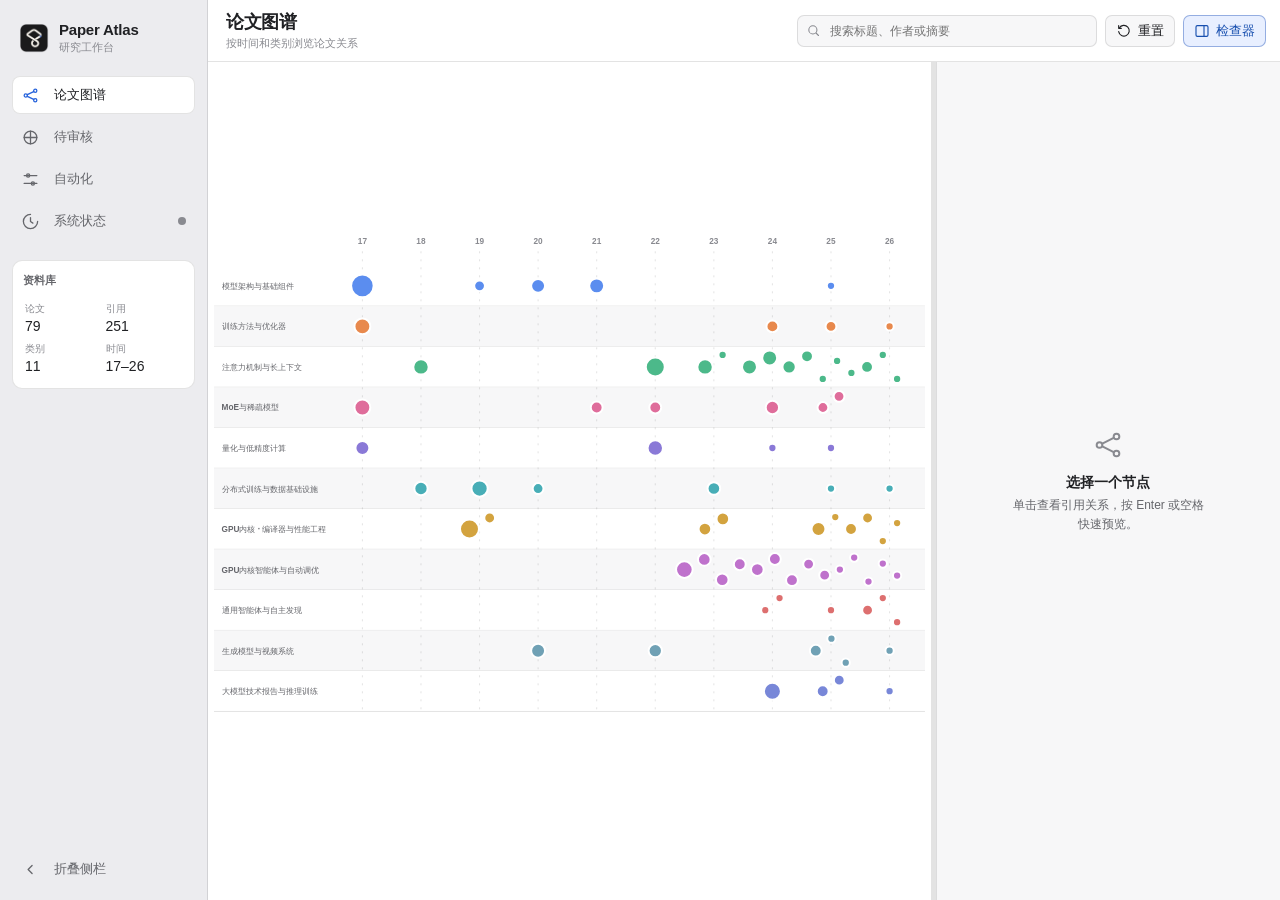
==== commit c131a6e8: "feat: refine discovery topics and timeline layout" ====
--- a/web/index.html
+++ b/web/index.html
@@ -8,7 +8,7 @@
   <meta name="theme-color" content="#18181a" media="(prefers-color-scheme: dark)">
   <title>Paper Atlas</title>
   <link rel="icon" href="[data-uri]">
-  <link rel="stylesheet" href="styles.css?v=305">
+  <link rel="stylesheet" href="styles.css?v=307">
 </head>
 <body>
   <main class="app-shell" data-app-version="Paper Atlas 1.5.0">
@@ -70,7 +70,7 @@
   <aside id="paper-detail" class="quick-look" role="dialog" aria-modal="true" aria-labelledby="detail-title" hidden><header class="quick-look-toolbar"><span id="detail-main-badge" class="main-badge" hidden>类别主节点</span><div class="toolbar-spacer"></div><a id="detail-pdf" class="secondary-button inline-button" target="_blank" rel="noopener">打开本地 PDF ↗</a><button type="button" id="remove-graph-node" class="toolbar-button danger-text" title="PDF 会保存在可恢复归档中"><svg viewBox="0 0 24 24" aria-hidden="true"><path d="M4 7h16M9 7V4h6v3M7 7l1 13h8l1-13"></path></svg><span>移出图谱</span></button><button type="button" id="detail-close" class="icon-button" aria-label="关闭论文预览">×</button></header><div id="detail-content" class="quick-look-content"><p id="detail-meta" class="detail-meta"></p><h2 id="detail-title"></h2><p id="detail-authors" class="detail-authors"></p><section class="detail-section"><h3>摘要</h3><p id="detail-abstract"></p></section></div></aside>
 
   <div id="discovery-sheet-backdrop" class="modal-backdrop" hidden></div>
-  <section id="discovery-sheet" class="sheet-dialog" role="dialog" aria-modal="true" aria-labelledby="discovery-sheet-title" hidden><header class="dialog-header"><div><h2 id="discovery-sheet-title">发现论文</h2></div><button type="button" id="discovery-sheet-close" class="icon-button" aria-label="关闭发现论文">×</button></header><div class="discovery-methods"><section><header><div><h3>按搜索主题</h3></div><button type="button" id="discovery-manage-topics" class="text-button">编辑主题 →</button></header><div class="method-grid"><button type="button" id="run-discovery" class="method-card" data-discovery-mode="arxiv" aria-pressed="true"><strong>最新 arXiv</strong></button><button type="button" id="run-highly-cited" class="method-card" data-discovery-mode="highly_cited" aria-pressed="false"><strong>领域高被引</strong></button></div><label class="field-row" for="highly-cited-minimum"><span>高被引下限</span><input id="highly-cited-minimum" type="number" min="1" max="1000000" step="1" value="50" aria-label="高被引次数下限"></label></section><section><header><div><h3>按论文库关系</h3></div></header><button type="button" id="run-shared-discovery" class="method-card full-method" data-discovery-mode="shared" aria-pressed="false"><strong>共同引用</strong></button><label class="field-row" for="shared-reference-minimum"><span>共同引用次数</span><input id="shared-reference-minimum" type="number" min="2" max="20" step="1" value="2" aria-label="共同引用次数下限"></label></section></div><footer class="dialog-footer discovery-sheet-footer"><span id="discovery-selection-summary">已选择：最新 arXiv</span><div class="toolbar-spacer"></div><button type="button" id="run-selected-discovery" class="primary-button">开始发现</button></footer></section>
+  <section id="discovery-sheet" class="sheet-dialog" role="dialog" aria-modal="true" aria-labelledby="discovery-sheet-title" hidden><header class="dialog-header"><div><h2 id="discovery-sheet-title">发现论文</h2></div><button type="button" id="discovery-sheet-close" class="icon-button" aria-label="关闭发现论文">×</button></header><div class="discovery-methods"><section><header><div><h3>按搜索主题</h3></div><button type="button" id="discovery-manage-topics" class="text-button">编辑主题 →</button></header><div class="method-grid"><button type="button" id="run-discovery" class="method-card" data-discovery-mode="arxiv" aria-pressed="true"><strong>最新 arXiv</strong></button><button type="button" id="run-highly-cited" class="method-card" data-discovery-mode="highly_cited" aria-pressed="false"><strong>领域高被引</strong></button></div><div id="discovery-topic-options" class="discovery-topic-options" aria-label="选择本次搜索主题"></div><label class="field-row" for="highly-cited-minimum"><span>高被引下限</span><input id="highly-cited-minimum" type="number" min="1" max="1000000" step="1" value="50" aria-label="高被引次数下限"></label></section><section><header><div><h3>按论文库关系</h3></div></header><button type="button" id="run-shared-discovery" class="method-card full-method" data-discovery-mode="shared" aria-pressed="false"><strong>共同引用</strong></button><label class="field-row" for="shared-reference-minimum"><span>共同引用次数</span><input id="shared-reference-minimum" type="number" min="2" max="20" step="1" value="2" aria-label="共同引用次数下限"></label></section></div><footer class="dialog-footer discovery-sheet-footer"><span id="discovery-selection-summary">已选择：最新 arXiv</span><div class="toolbar-spacer"></div><button type="button" id="run-selected-discovery" class="primary-button">开始发现</button></footer></section>
 
   <div id="topics-backdrop" class="modal-backdrop" hidden></div>
   <section id="topics-dialog" class="sheet-dialog large-sheet topics-dialog" role="dialog" aria-modal="true" aria-labelledby="topics-title" hidden><header class="dialog-header"><div><h2 id="topics-title">搜索主题</h2></div><button type="button" id="topics-close" class="icon-button" aria-label="关闭搜索主题">×</button></header><div class="topics-dialog-body"><section class="topic-templates" aria-labelledby="topic-templates-title"><h3 id="topic-templates-title">从现有类别添加</h3><div id="topic-templates-list" class="topic-templates-list"></div></section><section class="topics-editor" aria-labelledby="topics-editor-title"><h3 id="topics-editor-title">已配置主题</h3><div id="topics-list" class="topics-list"></div></section></div><footer class="dialog-footer"><button type="button" id="add-topic" class="secondary-button">添加主题</button><div class="toolbar-spacer"></div><button type="button" id="save-topics" class="secondary-button">保存主题</button><button type="button" id="save-and-discover" class="primary-button">保存并立即发现</button></footer></section>
@@ -86,6 +86,6 @@
   <aside id="activity-center" class="activity-center" aria-live="polite" hidden><div><strong id="activity-center-title"></strong><span id="activity-center-detail"></span></div><button type="button" id="activity-center-close" aria-label="关闭活动提示">×</button></aside>
   <div id="app-toast" class="app-toast" role="status" aria-live="polite" hidden></div>
   <script>document.write(`<script src="data/graph-data.js?v=${Date.now()}"><\/script>`);</script>
-  <script src="data/releases-data.js?v=150"></script><script src="app.js?v=305"></script>
+  <script src="data/releases-data.js?v=150"></script><script src="app.js?v=308"></script>
 </body>
 </html>
--- a/web/styles.css
+++ b/web/styles.css
@@ -153,6 +153,8 @@
 .sidebar-metrics dd { overflow: hidden; margin: 2px 0 0; color: var(--text); font-size: 14px; font-variant-numeric: tabular-nums; text-overflow: ellipsis; white-space: nowrap; }
 .sidebar-spacer, .toolbar-spacer { flex: 1 1 auto; }
 .app-shell.sidebar-collapsed .brand-copy, .app-shell.sidebar-collapsed .sidebar-nav-item span, .app-shell.sidebar-collapsed .sidebar-utility span, .app-shell.sidebar-collapsed .nav-count { display: none; }
+.app-shell.sidebar-collapsed .brand-lockup { justify-content: center; padding-inline: 0; }
+.app-shell.sidebar-collapsed .brand-mark { margin-inline: auto; }
 .app-shell.sidebar-collapsed .sidebar-nav-item, .app-shell.sidebar-collapsed .sidebar-utility { grid-template-columns: 1fr; justify-items: center; padding: 7px; }
 .app-shell.sidebar-collapsed .sidebar-library { display: none; }
 
@@ -476,6 +478,12 @@
 .method-card.is-selected { box-shadow: 0 0 0 2px color-mix(in srgb, var(--accent) 18%, transparent); }
 .method-card strong { font-size: 12px; }
 .full-method { width: 100%; margin-top: 14px; }
+.discovery-topic-options { display: flex; max-height: 116px; flex-wrap: wrap; gap: 7px; overflow-y: auto; margin-top: 12px; padding: 1px; }
+.discovery-topic-option { position: relative; display: inline-flex; min-height: 30px; align-items: center; border: 1px solid var(--separator); border-radius: 999px; background: var(--content-secondary); color: var(--text-secondary); padding: 5px 10px; cursor: pointer; }
+.discovery-topic-option.is-selected { border-color: var(--accent); background: var(--accent-surface); color: var(--accent-text); }
+.discovery-topic-option input { position: absolute; width: 1px; height: 1px; opacity: 0; pointer-events: none; }
+.discovery-topic-option span { font-size: 10.5px; white-space: nowrap; }
+.discovery-topic-options.is-required:empty::after { content: '请先在自动化页启用搜索主题'; color: var(--red); font-size: 11px; }
 .field-row { display: flex; align-items: center; justify-content: space-between; gap: 12px; margin-top: 12px; color: var(--text-secondary); font-size: 11px; }
 .field-row input { width: 100px; }
 .topics-dialog { width: min(980px, calc(100vw - 40px)); overflow: hidden; }
@@ -502,6 +510,23 @@
 .topic-maximum-field input { width: 62px; }
 .topic-row textarea { width: 100%; min-height: 62px; resize: vertical; border: 1px solid var(--separator); border-radius: 7px; background: var(--content-secondary); color: var(--text); padding: 7px 8px; line-height: 1.45; }
 .topic-row textarea:focus { border-color: var(--accent); outline: 0; box-shadow: 0 0 0 3px color-mix(in srgb, var(--accent) 12%, transparent); }
+.topic-reference-field { display: grid; gap: 6px; }
+.topic-reference-heading { display: flex; align-items: center; justify-content: space-between; color: var(--text-secondary); font-size: 10px; }
+.topic-reference-count { color: var(--accent-text); }
+.topic-reference-picker { position: relative; }
+.topic-reference-picker > summary { min-height: 34px; display: flex; align-items: center; border: 1px solid var(--separator); border-radius: 7px; background: var(--content-secondary); color: var(--text-secondary); padding: 0 9px; cursor: pointer; list-style: none; }
+.topic-reference-picker > summary::-webkit-details-marker { display: none; }
+.topic-reference-picker > summary::after { margin-left: auto; content: '›'; font-size: 17px; transform: rotate(90deg); }
+.topic-reference-picker[open] > summary { border-color: var(--accent); border-radius: 7px 7px 0 0; }
+.topic-reference-picker[open] > summary::after { transform: rotate(-90deg); }
+.topic-reference-options { max-height: 210px; overflow-y: auto; border: 1px solid var(--accent); border-top: 0; border-radius: 0 0 7px 7px; background: var(--content); padding: 5px; }
+.topic-reference-option { display: grid; grid-template-columns: auto minmax(0, 1fr); align-items: start; gap: 8px; border-radius: 6px; padding: 7px; cursor: pointer; }
+.topic-reference-option:hover { background: var(--accent-surface); }
+.topic-reference-option input { margin-top: 2px; }
+.topic-reference-option span { min-width: 0; display: grid; gap: 2px; }
+.topic-reference-option strong, .topic-reference-option small { overflow: hidden; text-overflow: ellipsis; white-space: nowrap; }
+.topic-reference-option strong { color: var(--text); font-size: 10.5px; }
+.topic-reference-option small { color: var(--text-tertiary); font-size: 9px; }
 .release-current-badge { display: inline-block; margin-bottom: 5px; color: var(--accent); font-size: 10px; }
 .release-notes-list { padding: 4px 18px 18px; }
 .release-note { display: grid; grid-template-columns: 80px minmax(0, 1fr); gap: 16px; border-bottom: 1px solid var(--separator); padding: 15px 0; }
@@ -557,6 +582,8 @@
 @media (max-width: 1179px) {
   :root { --sidebar-width: 72px; --inspector-width: 310px; --candidate-list-width: 330px; }
   .brand-copy, .sidebar-nav-item span, .sidebar-utility span { display: none; }
+  .brand-lockup { justify-content: center; padding-inline: 0; }
+  .brand-mark { margin-inline: auto; }
   .sidebar-library { display: none; }
   .sidebar-nav-item, .sidebar-utility { grid-template-columns: 1fr; justify-items: center; padding: 7px; }
   .nav-count { position: absolute; margin: -20px 0 0 20px; }
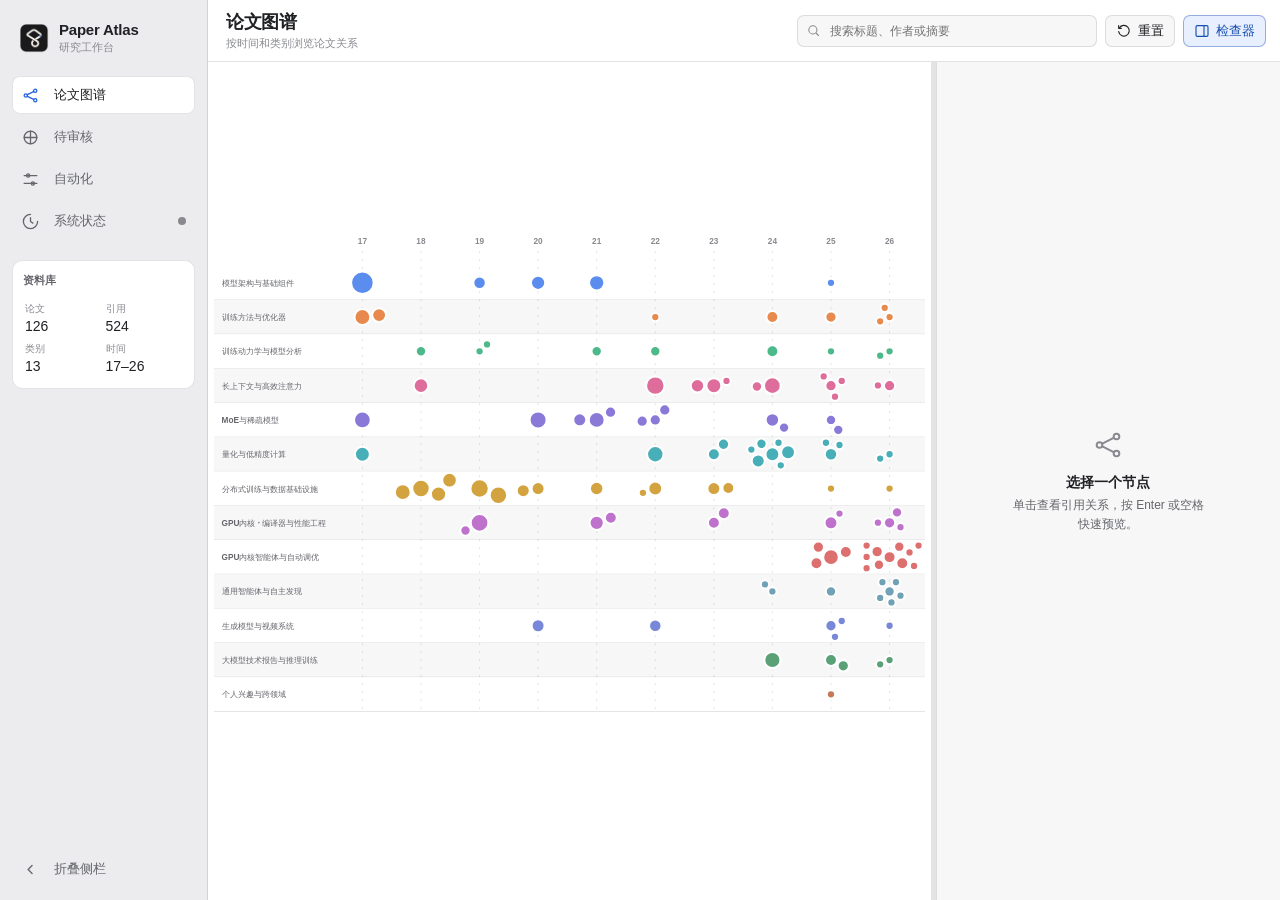
==== commit 36c8b476: "feat: refine discovery and paper review workflows" ====
--- a/web/index.html
+++ b/web/index.html
@@ -8,7 +8,7 @@
   <meta name="theme-color" content="#18181a" media="(prefers-color-scheme: dark)">
   <title>Paper Atlas</title>
   <link rel="icon" href="[data-uri]">
-  <link rel="stylesheet" href="styles.css?v=307">
+  <link rel="stylesheet" href="styles.css?v=313">
 </head>
 <body>
   <main class="app-shell" data-app-version="Paper Atlas 1.5.0">
@@ -42,7 +42,7 @@
           <div class="graph-stage"><svg id="graph-svg" viewBox="0 0 960 680" role="img" aria-labelledby="graph-title graph-description"><title id="graph-title">论文引用图谱</title><desc id="graph-description">每个节点代表一篇论文。横向位置表示年份，纵向泳道表示类别。单击节点查看引用关系，按 Enter 或空格快速预览论文。</desc><g id="timeline-grid" class="timeline-grid" aria-hidden="true"></g><g id="edge-layer"></g><g id="node-layer"></g></svg><div id="tooltip" class="tooltip" role="status" aria-live="polite"></div></div>
         </section>
         <div class="pane-resizer" id="graph-resizer" role="separator" aria-orientation="vertical" aria-label="调整关系检查器宽度" tabindex="0"></div>
-        <aside id="graph-inspector" class="context-inspector" aria-label="论文关系检查器"><div id="graph-inspector-empty" class="inspector-empty"><svg viewBox="0 0 24 24" aria-hidden="true"><circle cx="6" cy="12" r="2"></circle><circle cx="18" cy="6" r="2"></circle><circle cx="18" cy="18" r="2"></circle><path d="m8 11 8-4M8 13l8 4"></path></svg><h3>选择一个节点</h3><p>单击查看引用关系，按 Enter 或空格快速预览。</p></div><div id="graph-inspector-content" class="inspector-content" hidden><div class="inspector-kicker"><span id="graph-inspector-year"></span><span id="graph-inspector-category"></span></div><h3 id="graph-inspector-title"></h3><p id="graph-inspector-authors" class="inspector-authors"></p><div class="inspector-actions"><button type="button" id="graph-inspector-preview" class="primary-button">快速预览</button><button type="button" id="graph-inspector-open-pdf" class="secondary-button">打开 PDF</button></div><div class="relation-tabs" role="tablist" aria-label="引用方向"><button type="button" class="relation-tab active" data-relation-tab="outgoing" aria-selected="true">本文引用 <b id="inspector-outgoing-count">0</b></button><button type="button" class="relation-tab" data-relation-tab="incoming" aria-selected="false">引用本文 <b id="inspector-incoming-count">0</b></button></div><ul id="inspector-outgoing-list" class="inspector-relation-list"></ul><ul id="inspector-incoming-list" class="inspector-relation-list" hidden></ul></div></aside>
+        <aside id="graph-inspector" class="context-inspector" aria-label="论文关系检查器"><div id="graph-inspector-empty" class="inspector-empty"><svg viewBox="0 0 24 24" aria-hidden="true"><circle cx="6" cy="12" r="2"></circle><circle cx="18" cy="6" r="2"></circle><circle cx="18" cy="18" r="2"></circle><path d="m8 11 8-4M8 13l8 4"></path></svg><h3>选择一个节点</h3><p>单击查看引用关系，按 Enter 或空格快速预览。</p></div><div id="graph-inspector-content" class="inspector-content" hidden><div class="inspector-kicker"><span id="graph-inspector-year"></span><span id="graph-inspector-category"></span></div><h3 id="graph-inspector-title"></h3><p id="graph-inspector-authors" class="inspector-authors"></p><div class="inspector-actions"><button type="button" id="graph-inspector-preview" class="primary-button">快速预览</button><button type="button" id="graph-inspector-open-pdf" class="secondary-button">打开 PDF</button><button type="button" id="graph-inspector-read-status" class="secondary-button read-status-button" aria-pressed="false">标记已读</button></div><div class="relation-tabs" role="tablist" aria-label="引用方向"><button type="button" class="relation-tab active" data-relation-tab="outgoing" aria-selected="true">本文引用 <b id="inspector-outgoing-count">0</b></button><button type="button" class="relation-tab" data-relation-tab="incoming" aria-selected="false">引用本文 <b id="inspector-incoming-count">0</b></button></div><ul id="inspector-outgoing-list" class="inspector-relation-list"></ul><ul id="inspector-incoming-list" class="inspector-relation-list" hidden></ul></div></aside>
       </div>
     </section>
 
@@ -86,6 +86,6 @@
   <aside id="activity-center" class="activity-center" aria-live="polite" hidden><div><strong id="activity-center-title"></strong><span id="activity-center-detail"></span></div><button type="button" id="activity-center-close" aria-label="关闭活动提示">×</button></aside>
   <div id="app-toast" class="app-toast" role="status" aria-live="polite" hidden></div>
   <script>document.write(`<script src="data/graph-data.js?v=${Date.now()}"><\/script>`);</script>
-  <script src="data/releases-data.js?v=150"></script><script src="app.js?v=308"></script>
+  <script src="data/releases-data.js?v=150"></script><script src="app.js?v=320"></script>
 </body>
 </html>
--- a/web/styles.css
+++ b/web/styles.css
@@ -44,6 +44,10 @@
   --cat-8: #dd6f6f;
   --cat-9: #70a1b5;
   --cat-10: #7887d8;
+  --cat-11: #5aa177;
+  --cat-12: #c57955;
+  --cat-13: #8d78b8;
+  --cat-14: #aa6b83;
 }
 
 @supports (color: light-dark(white, black)) {
@@ -271,7 +275,8 @@
 .inspector-kicker { display: flex; flex-wrap: wrap; gap: 6px; color: var(--text-tertiary); font-size: 11px; }
 .inspector-content h3 { margin: 10px 0 7px; font-size: 19px; line-height: 1.28; letter-spacing: -.025em; }
 .inspector-authors { margin: 0; color: var(--text-secondary); font-size: 12px; line-height: 1.5; }
-.inspector-actions { display: flex; gap: 7px; margin-top: 18px; }
+.inspector-actions { display: flex; flex-wrap: wrap; gap: 7px; margin-top: 18px; }
+.read-status-button.active { border-color: color-mix(in srgb, var(--green) 42%, var(--separator)); background: var(--green-surface); color: var(--green); }
 .relation-tabs { display: grid; grid-template-columns: 1fr 1fr; margin-top: 24px; border-bottom: 1px solid var(--separator); }
 .relation-tab { min-height: 36px; border: 0; border-bottom: 2px solid transparent; background: transparent; color: var(--text-secondary); font-size: 12px; }
 .relation-tab.active { border-bottom-color: var(--accent); color: var(--text); }
@@ -318,6 +323,8 @@
 .edge.focused.incoming { stroke-dasharray: 4 3; }
 .node { cursor: pointer; transition: opacity 140ms ease; }
 .node-hit { fill: transparent; pointer-events: all; }
+.node-read-badge { fill: var(--green); stroke: var(--content); stroke-width: 1.5; opacity: 0; vector-effect: non-scaling-stroke; }
+.node.read .node-read-badge { opacity: 1; }
 .node-mark { stroke: var(--content); stroke-width: 2; vector-effect: non-scaling-stroke; }
 .node:hover .node-mark { stroke: var(--text); stroke-width: 2.8; }
 .node.selected .node-mark { stroke: var(--text); stroke-width: 3.2; }
@@ -356,7 +363,7 @@
 .candidate-row-category { grid-column: 2; overflow: hidden; color: var(--text-secondary); font-size: 10.5px; text-overflow: ellipsis; white-space: nowrap; }
 .candidate-row-meta { grid-column: 3; color: var(--text-tertiary); font-size: 10.5px; white-space: nowrap; }
 .candidate-preview { min-width: 0; min-height: 0; overflow: hidden; background: var(--content); }
-.candidate-detail-card { position: relative; display: flex; min-height: 0; flex-direction: column; width: min(880px, 100%); height: 100%; margin: 0 auto; overflow: hidden; padding: 28px 34px 86px; }
+.candidate-detail-card { position: relative; display: flex; min-height: 0; flex-direction: column; width: min(880px, 100%); height: 100%; margin: 0 auto; overflow: hidden; padding: 28px 34px 0; }
 .candidate-detail-header { display: flex; min-height: 28px; align-items: center; justify-content: space-between; gap: 12px; }
 .candidate-badges, .candidate-links { display: flex; flex-wrap: wrap; gap: 6px; }
 .source-badge, .confidence-badge, .relevance-badge, .category-badge { border-radius: 4px; background: var(--content-secondary); color: var(--text-secondary); padding: 3px 6px; font-size: 10px; }
@@ -377,7 +384,7 @@
 .candidate-support-list button { border: 1px solid var(--separator); border-radius: 6px; background: var(--content-secondary); color: var(--text); padding: 6px 8px; text-align: left; }
 .candidate-ranking { display: grid; gap: 4px; margin-top: 14px; border-left: 2px solid var(--accent); padding: 3px 0 3px 11px; }
 .candidate-ranking p, .candidate-version-summary { margin: 0; color: var(--text-tertiary); font-size: 11px; }
-.candidate-detail-footer { position: absolute; right: 0; bottom: 0; left: 0; z-index: 4; display: grid; min-height: 68px; grid-template-columns: minmax(200px, 1fr) auto auto auto; gap: 7px; align-items: center; margin: 0; border-top: 1px solid var(--separator); background: color-mix(in srgb, var(--content) 96%, transparent); padding: 13px 34px 16px; backdrop-filter: blur(12px); }
+.candidate-detail-footer { position: relative; z-index: 4; display: grid; flex: 0 0 auto; width: calc(100% + 68px); min-height: 68px; grid-template-columns: minmax(200px, 1fr) auto auto auto; gap: 7px; align-items: center; margin: 0 -34px; border-top: 1px solid var(--separator); background: var(--content); padding: 13px 34px 16px; }
 .candidate-action { min-height: 32px; border: 1px solid var(--separator); border-radius: 999px; background: var(--content-secondary); color: var(--text); padding: 6px 14px; }
 .candidate-action-quiet { border-color: transparent; background: transparent; }
 .candidate-action-quiet:hover { border-color: var(--separator); background: var(--content-secondary); }
@@ -562,7 +569,8 @@
 .activity-center button { width: 28px; height: 28px; border: 0; border-radius: 6px; background: transparent; color: var(--text-secondary); }
 .app-toast { position: fixed; z-index: 110; left: 50%; bottom: 18px; transform: translateX(-50%); border: 1px solid var(--separator-strong); border-radius: 8px; background: var(--elevated); box-shadow: var(--shadow-menu); padding: 8px 11px; font-size: 11px; }
 .app-toast[data-tone="error"] { color: var(--red); }
-.feedback-dialog { position: fixed; z-index: 95; top: 50%; left: 50%; width: min(460px, calc(100vw - 32px)); transform: translate(-50%, -50%); border: 1px solid var(--separator-strong); border-radius: 12px; background: var(--elevated); box-shadow: var(--shadow-modal); }
+.candidate-feedback-backdrop { z-index: 94; display: grid; place-items: center; padding: 16px; }
+.feedback-dialog { position: relative; z-index: 1; display: grid; width: min(460px, 100%); min-height: 240px; max-height: calc(100vh - 32px); grid-template-rows: auto 1fr; overflow: auto; border: 1px solid var(--separator-strong); border-radius: 12px; background: var(--elevated); box-shadow: var(--shadow-modal); }
 .feedback-dialog .dialog-header { border-bottom: 0; padding-bottom: 8px; }
 .feedback-dialog .dialog-header p { overflow: hidden; text-overflow: ellipsis; white-space: nowrap; }
 .feedback-dialog-options { display: grid; gap: 8px; padding: 0 18px 18px; }
@@ -573,7 +581,7 @@
 @keyframes spin { to { transform: rotate(360deg); } }
 @media (prefers-reduced-motion: reduce) { *, *::before, *::after { scroll-behavior: auto !important; animation-duration: .01ms !important; animation-iteration-count: 1 !important; transition-duration: .01ms !important; } }
 @media (max-height: 720px) {
-  .candidate-detail-card { padding-top: 14px; padding-bottom: 82px; }
+  .candidate-detail-card { padding-top: 14px; }
   .candidate-detail-card > h3 { margin: 9px 0 4px; font-size: clamp(20px, 2.3vw, 27px); }
   .candidate-classification-summary { margin: 8px 0 10px; }
   .candidate-detail-panels { padding-block: 10px; }
@@ -606,7 +614,6 @@
   .topic-templates-list { grid-template-columns: repeat(2, minmax(0, 1fr)); }
   .topics-editor { overflow: visible; }
   .topics-list { max-height: none; overflow: visible; }
-  .candidate-detail-card { padding-bottom: 126px; }
   .candidate-detail-footer { grid-template-columns: minmax(0, 1fr) auto; }
   .candidate-detail-footer .candidate-action { min-width: 0; }
   .candidate-detail-footer .candidate-action-danger { grid-column: 2; }
@@ -623,9 +630,9 @@
   .toolbar-select { flex: 0 1 auto; }
   .toolbar-select select { max-width: 132px; }
   .context-inspector { width: min(360px, calc(100vw - 72px)); }
-  .candidate-detail-card { padding: 20px 18px 126px; }
+  .candidate-detail-card { padding: 20px 18px 0; }
   .candidate-detail-card > h3 { font-size: 23px; }
-  .candidate-detail-footer { padding-inline: 18px; }
+  .candidate-detail-footer { width: calc(100% + 36px); margin-inline: -18px; padding-inline: 18px; }
   .settings-scroll, .system-scroll { padding: 12px; }
   .settings-section > header, .system-section > header { padding-inline: 12px; }
   .maintenance-section > header { align-items: flex-start; flex-wrap: wrap; }
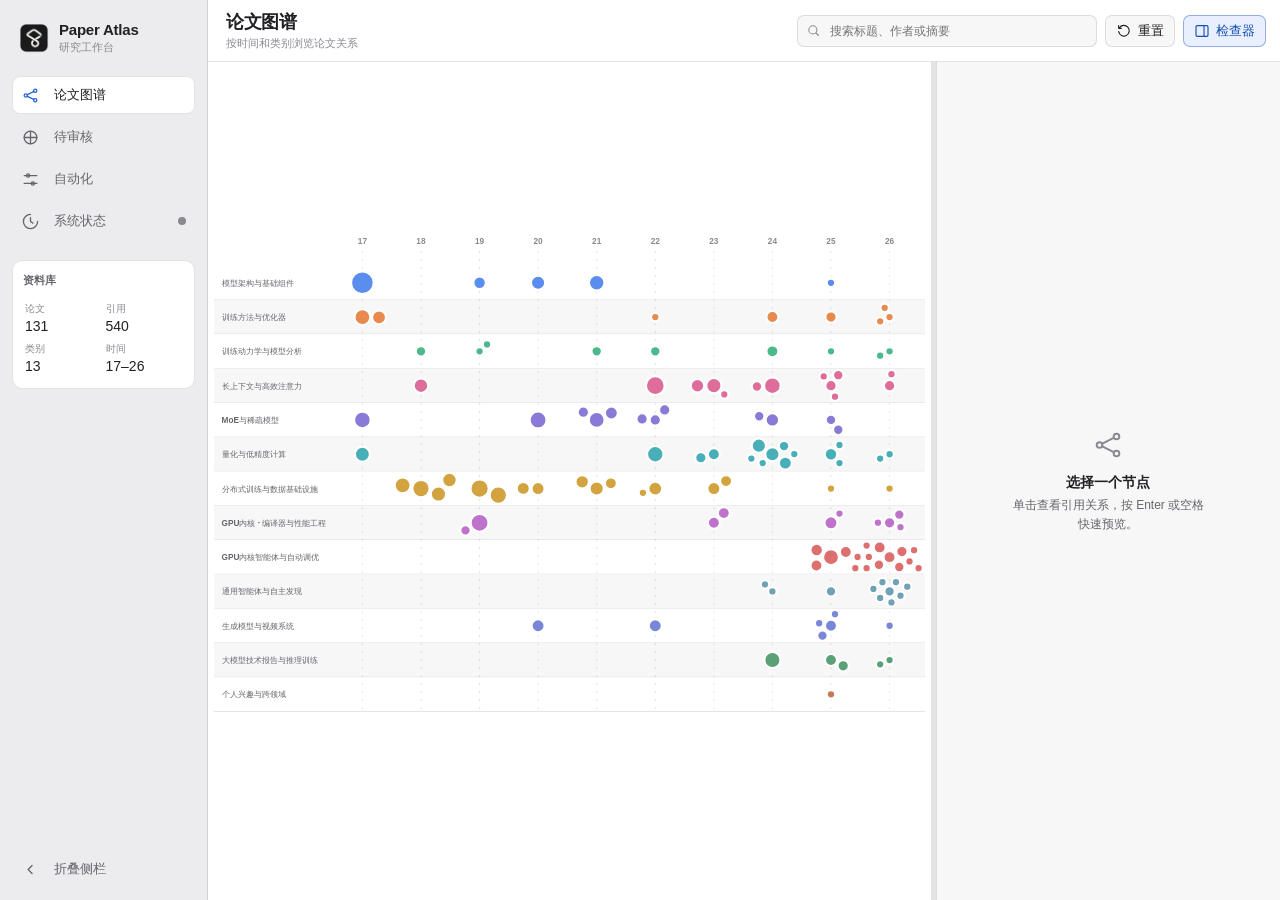
==== commit a98265bc: "refactor: split frontend runtime and state foundations" ====
--- a/web/index.html
+++ b/web/index.html
@@ -86,6 +86,10 @@
   <aside id="activity-center" class="activity-center" aria-live="polite" hidden><div><strong id="activity-center-title"></strong><span id="activity-center-detail"></span></div><button type="button" id="activity-center-close" aria-label="关闭活动提示">×</button></aside>
   <div id="app-toast" class="app-toast" role="status" aria-live="polite" hidden></div>
   <script>document.write(`<script src="data/graph-data.js?v=${Date.now()}"><\/script>`);</script>
-  <script src="data/releases-data.js?v=150"></script><script src="app.js?v=320"></script>
+  <script src="data/releases-data.js?v=150"></script>
+  <script src="core/format.js?v=1"></script>
+  <script src="core/state.js?v=1"></script>
+  <script src="core/runtime.js?v=1"></script>
+  <script src="app.js?v=321"></script>
 </body>
 </html>
